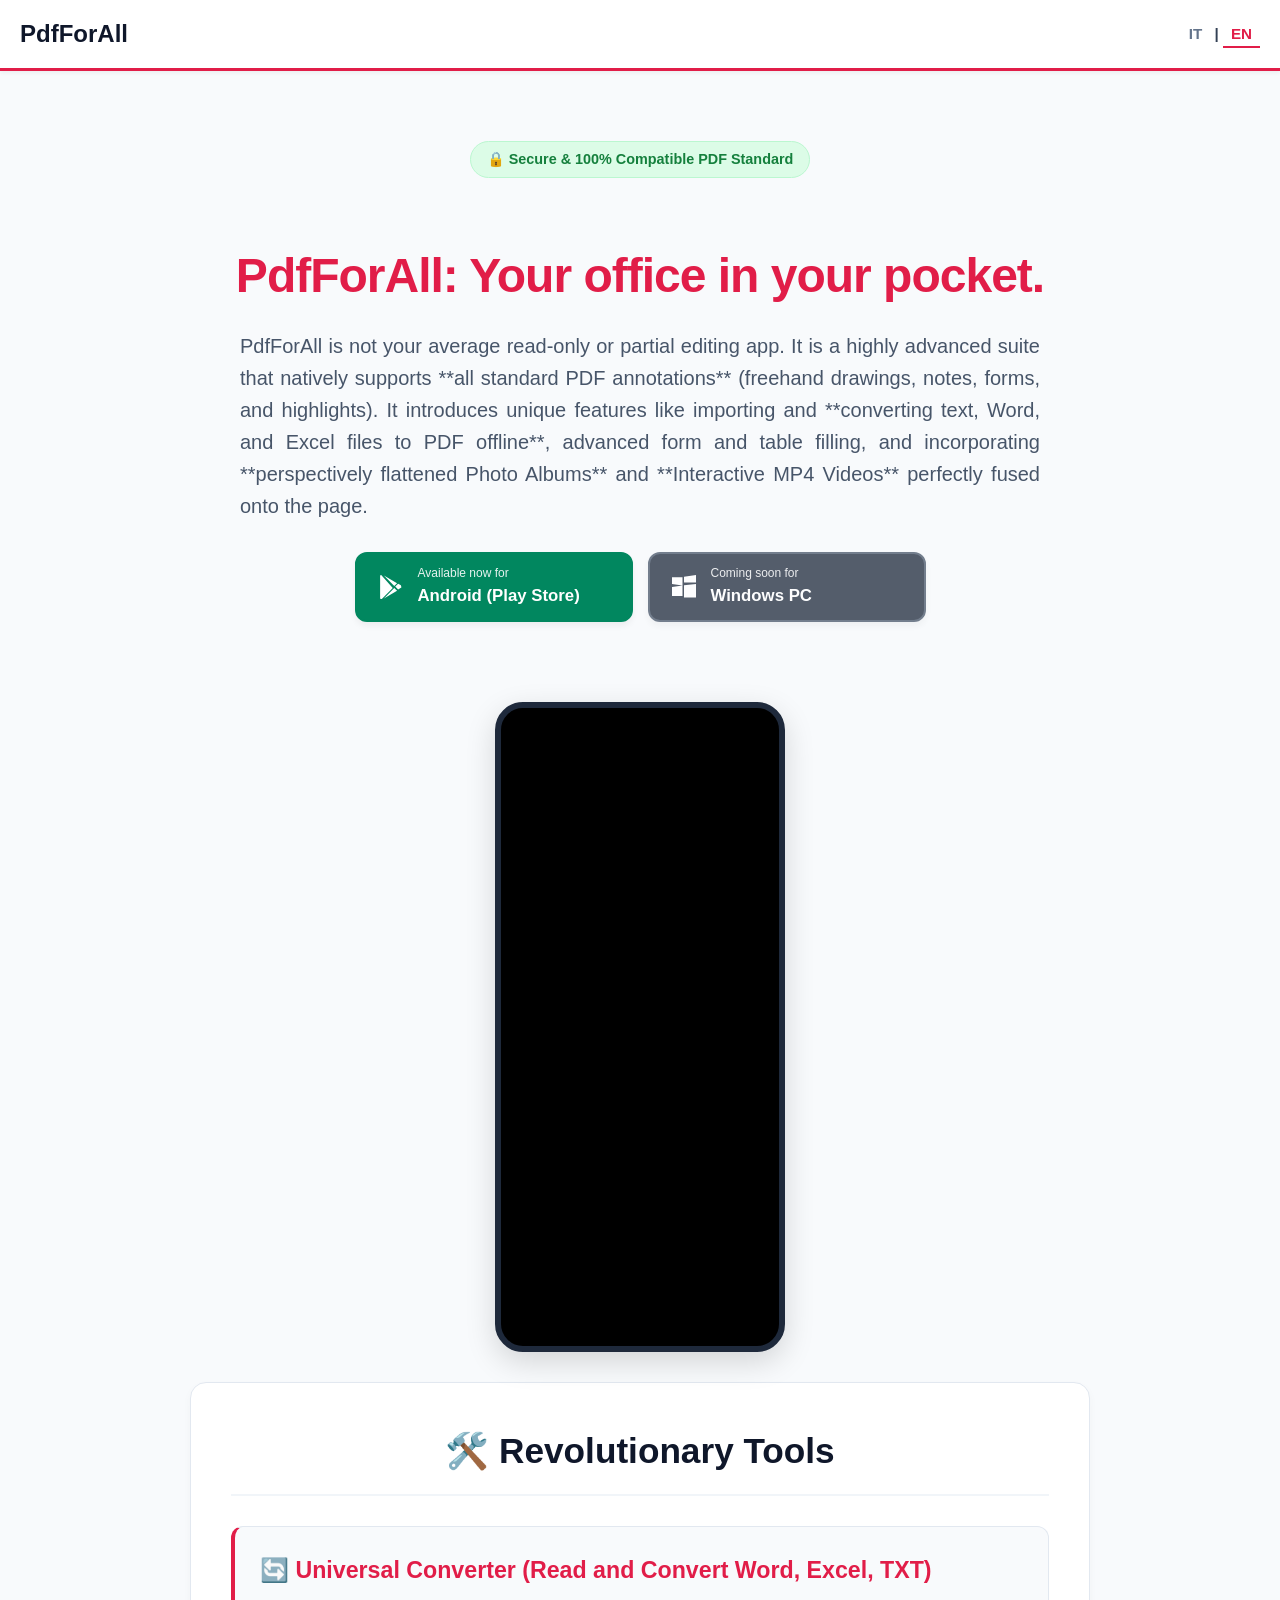
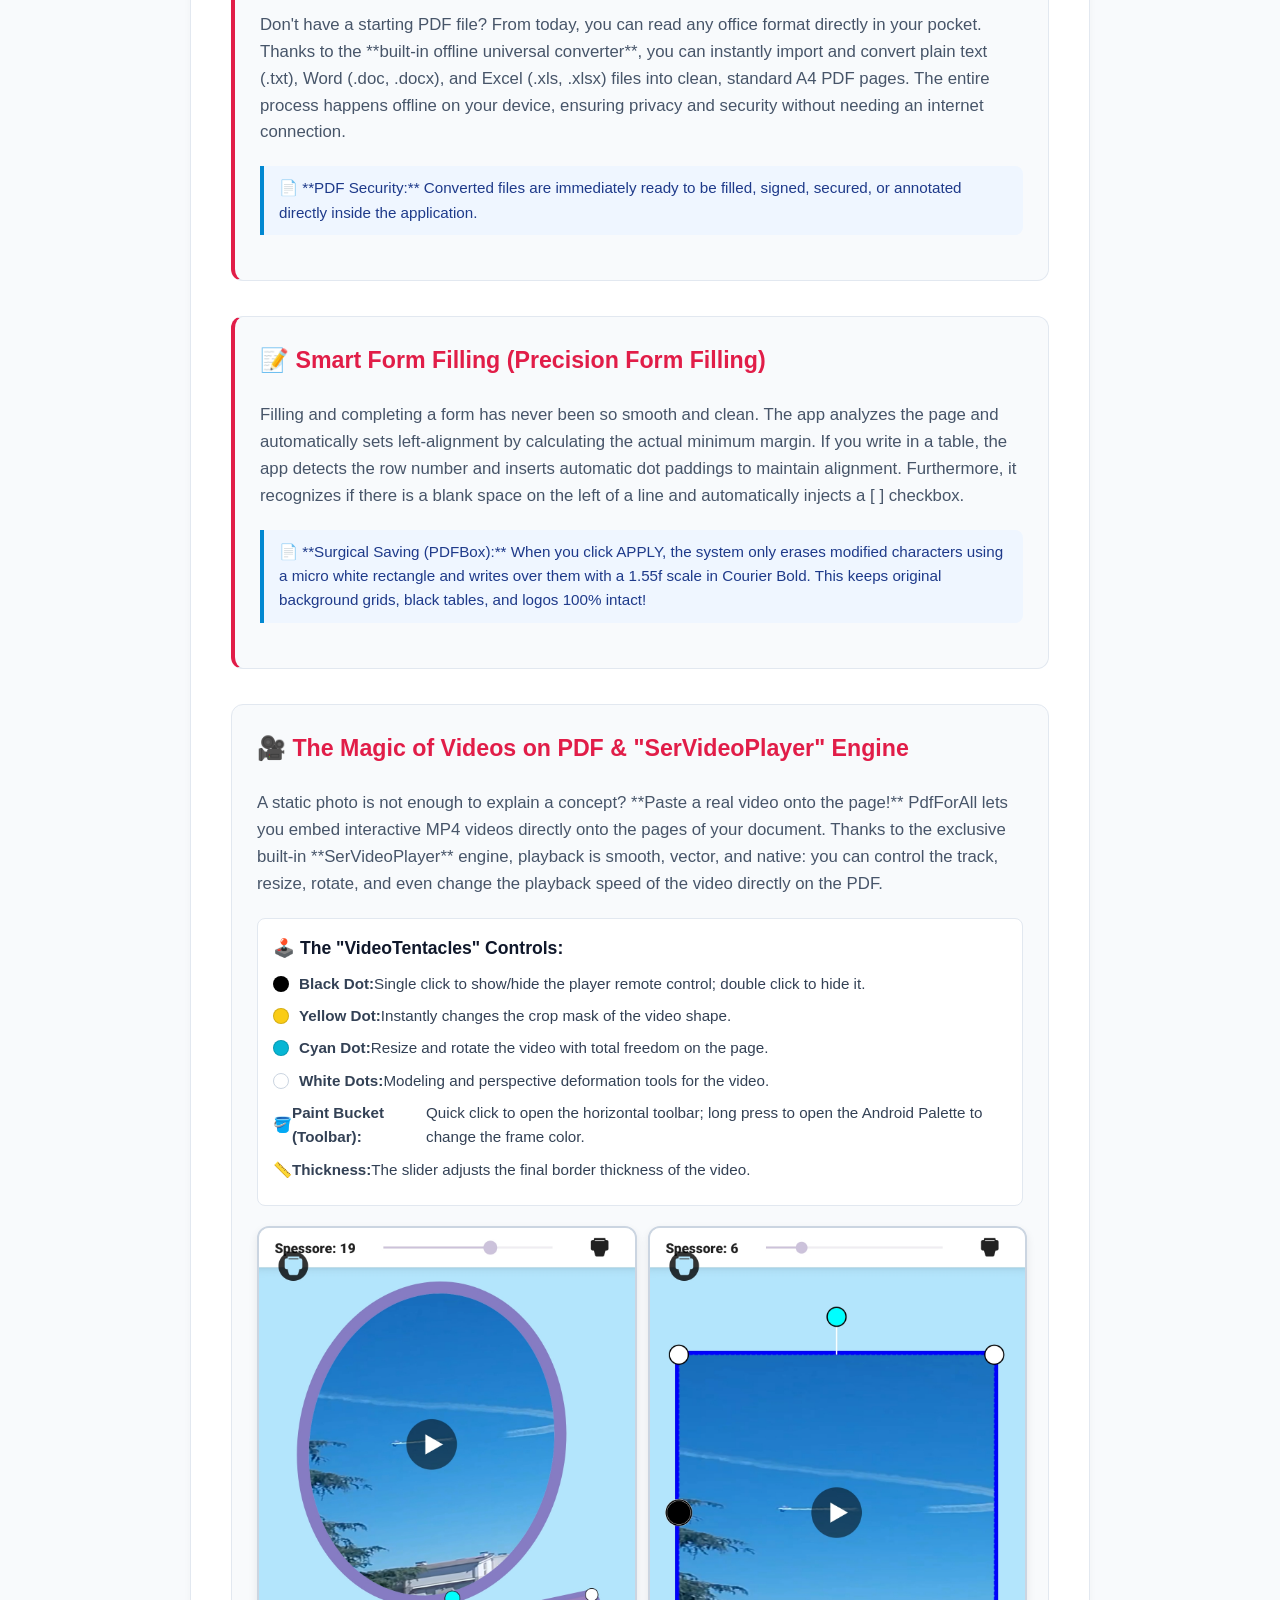
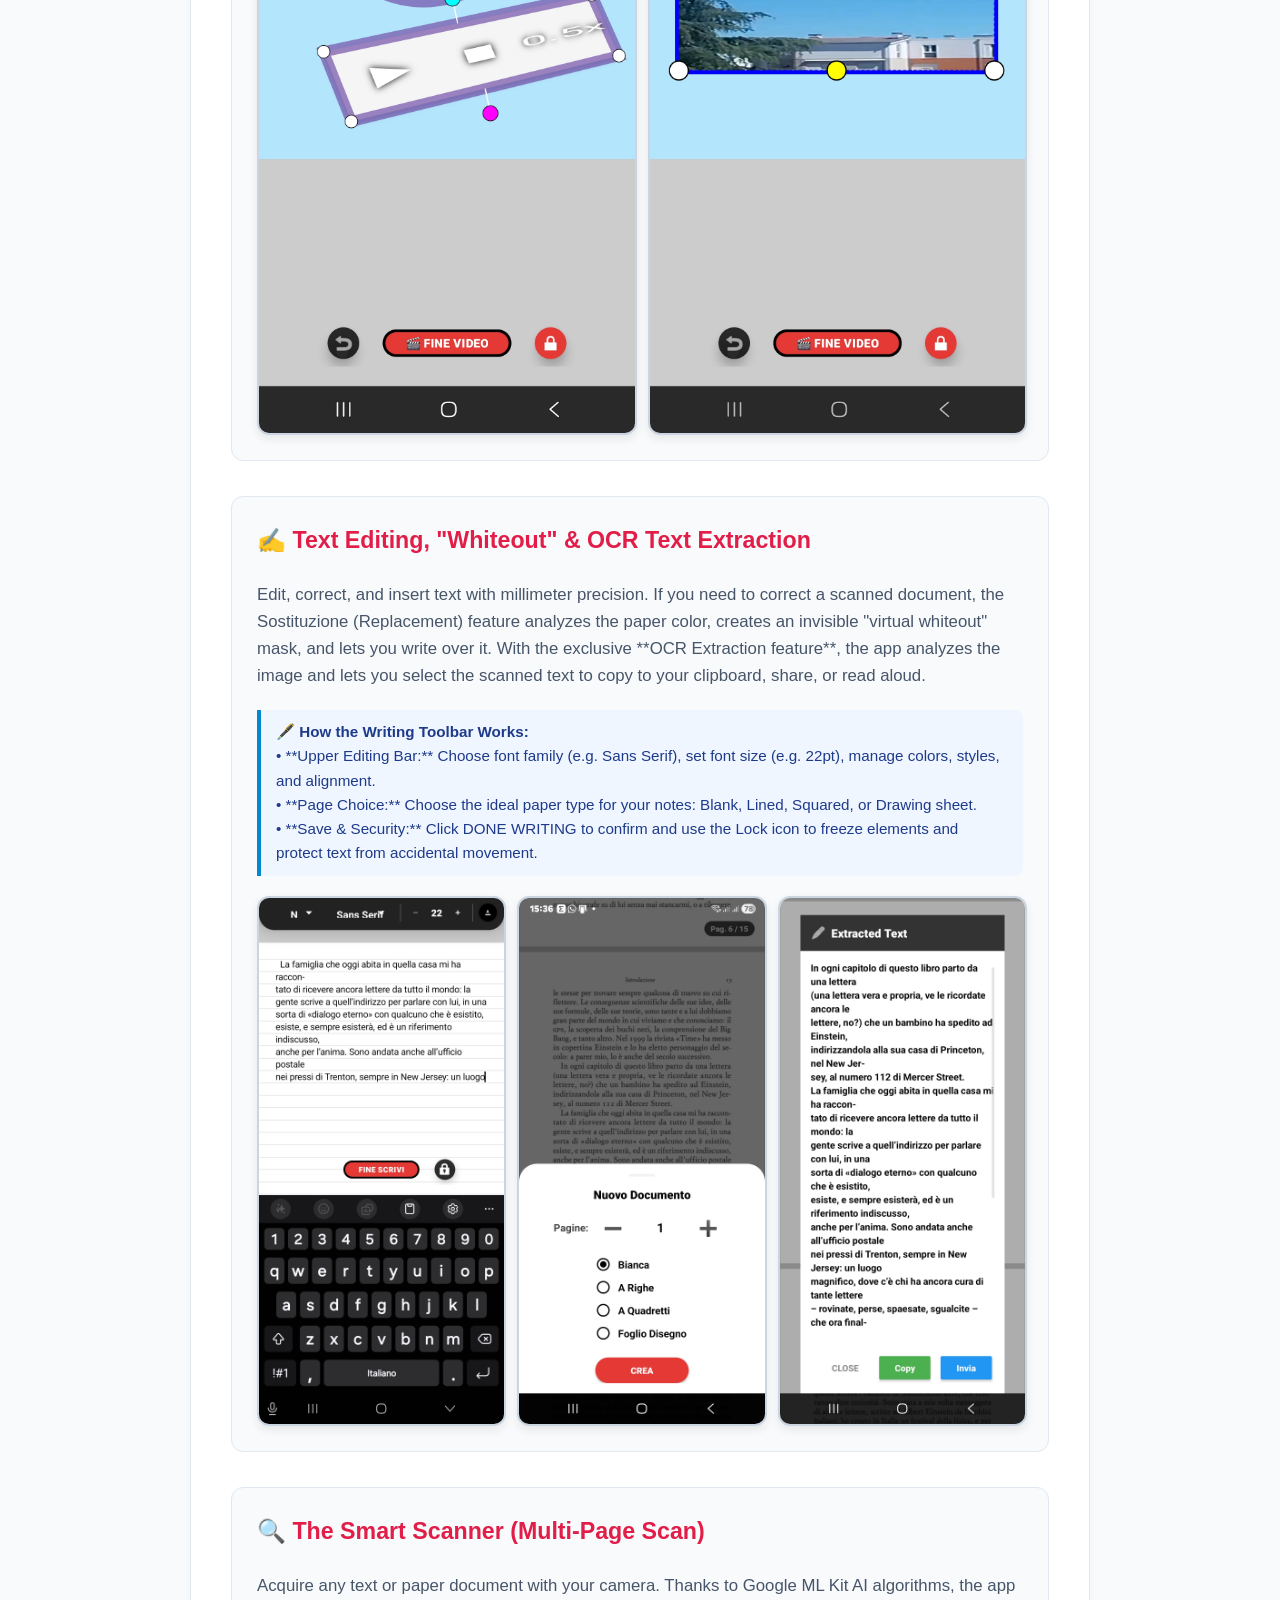
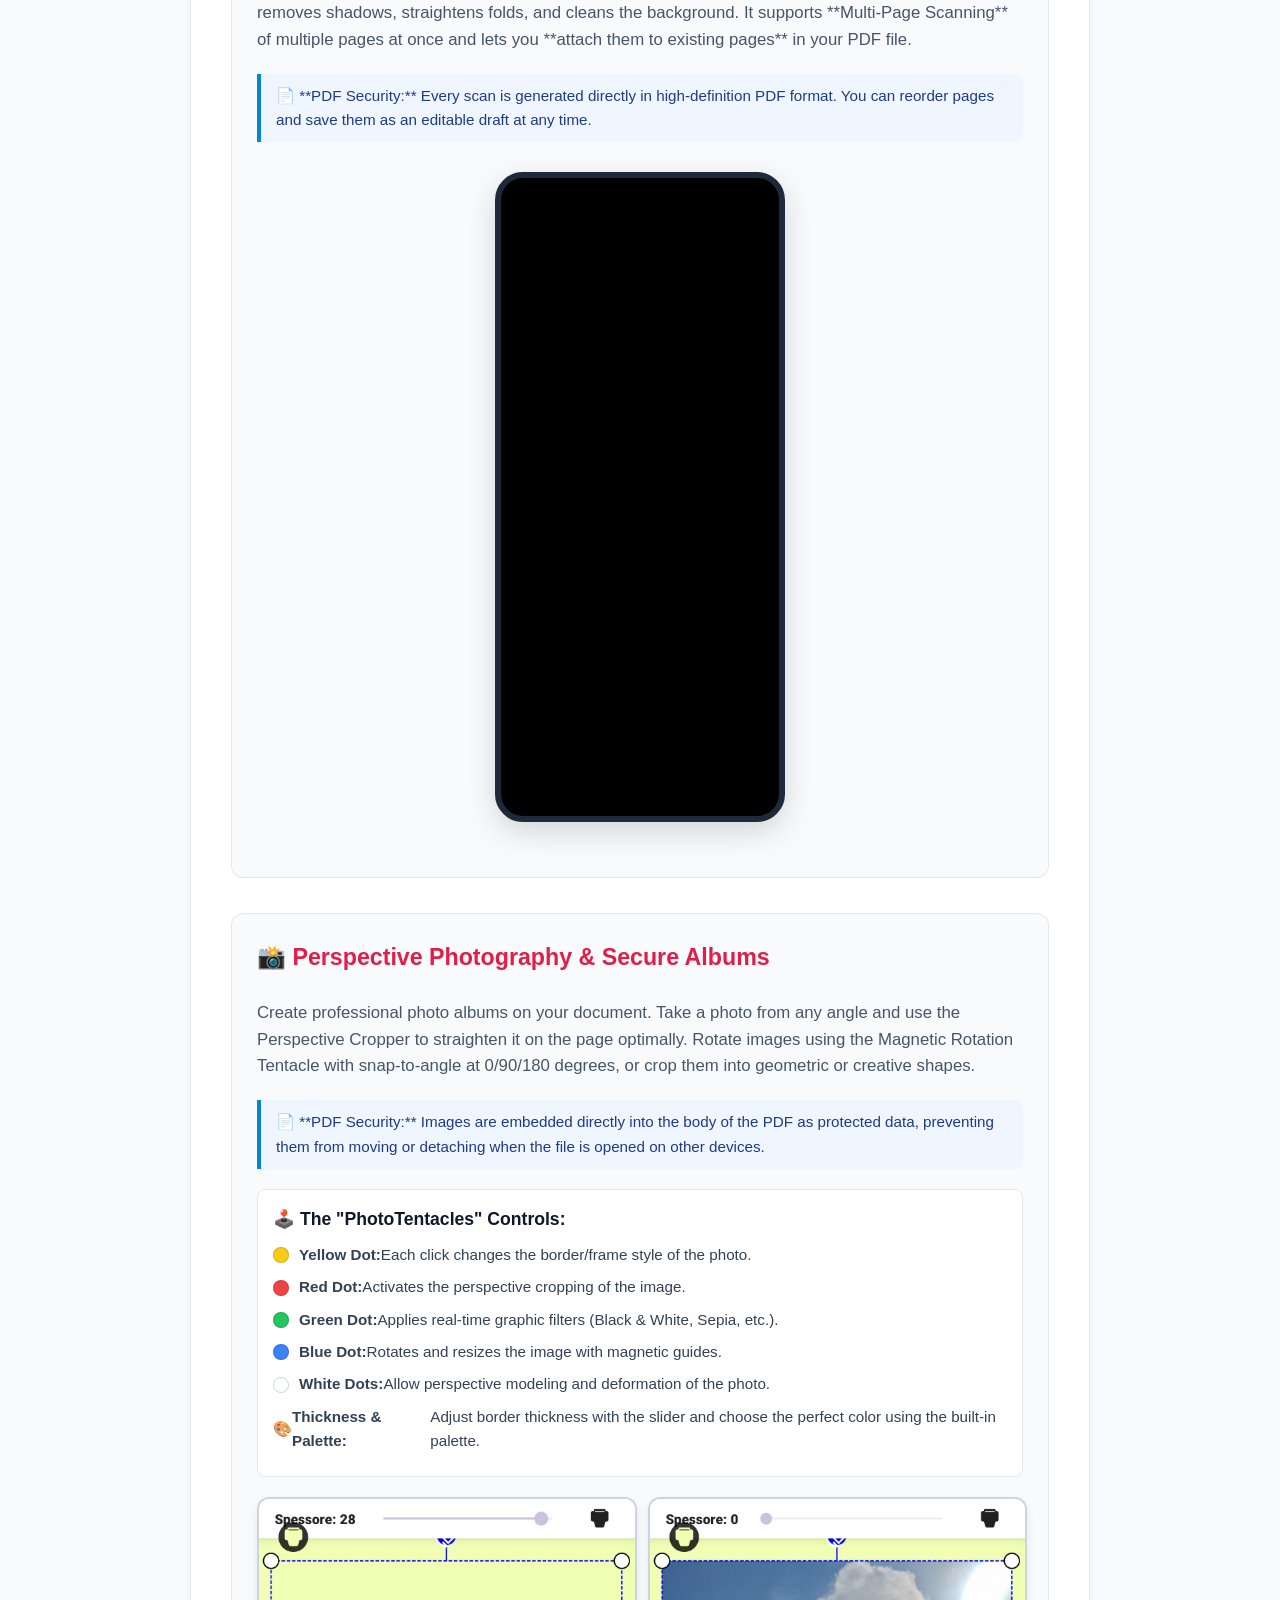
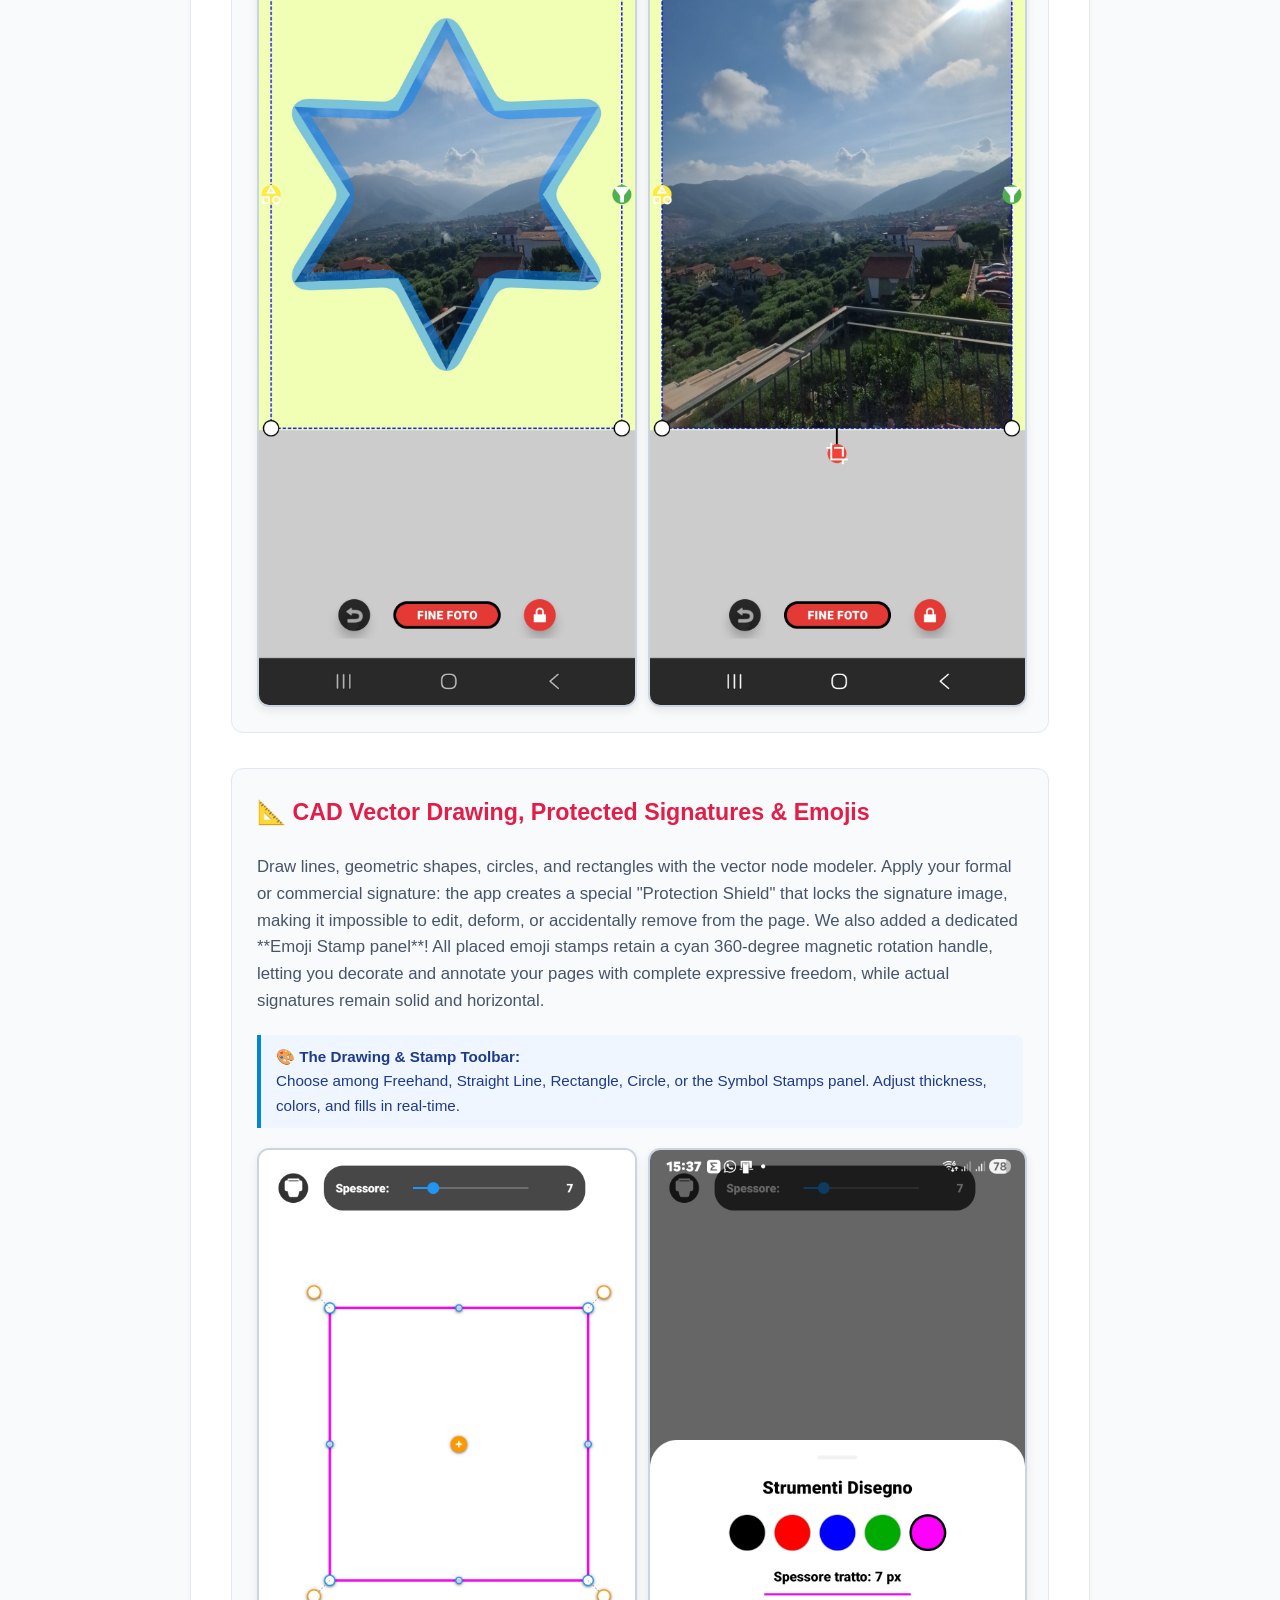
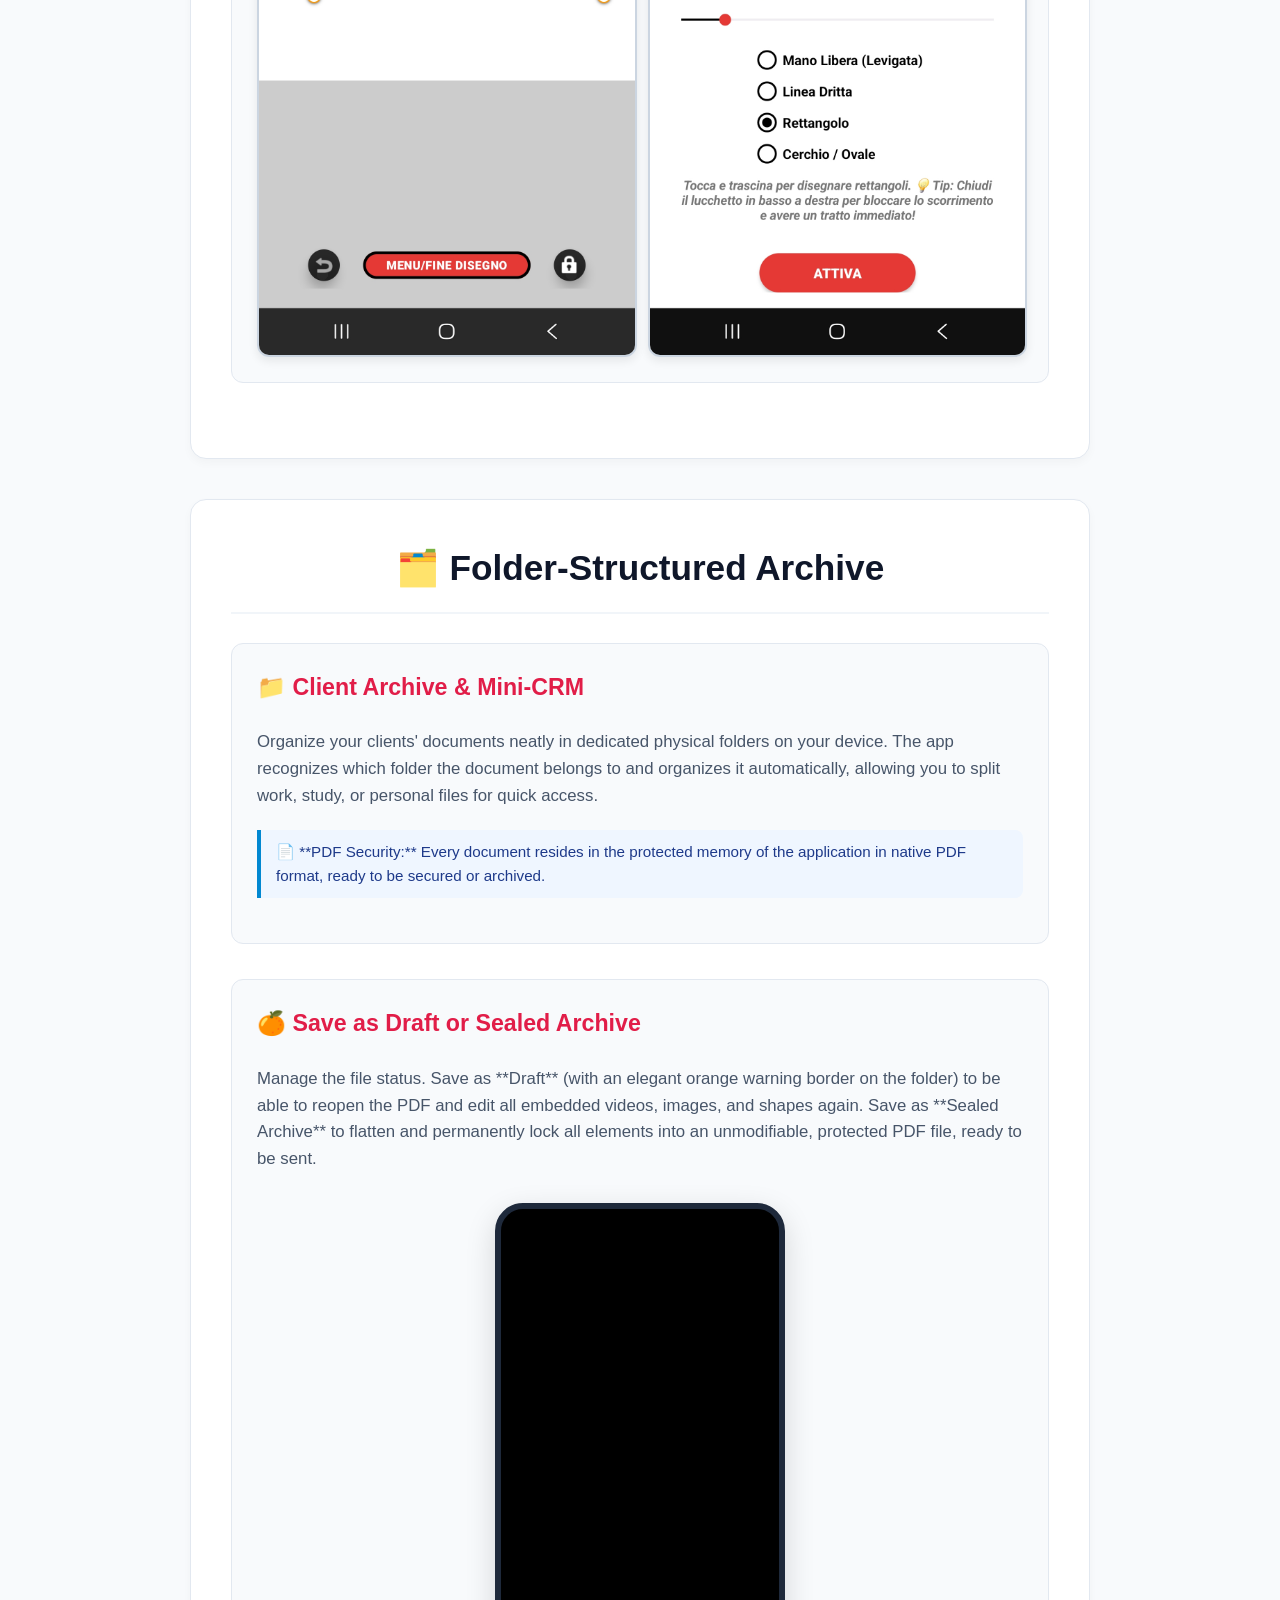
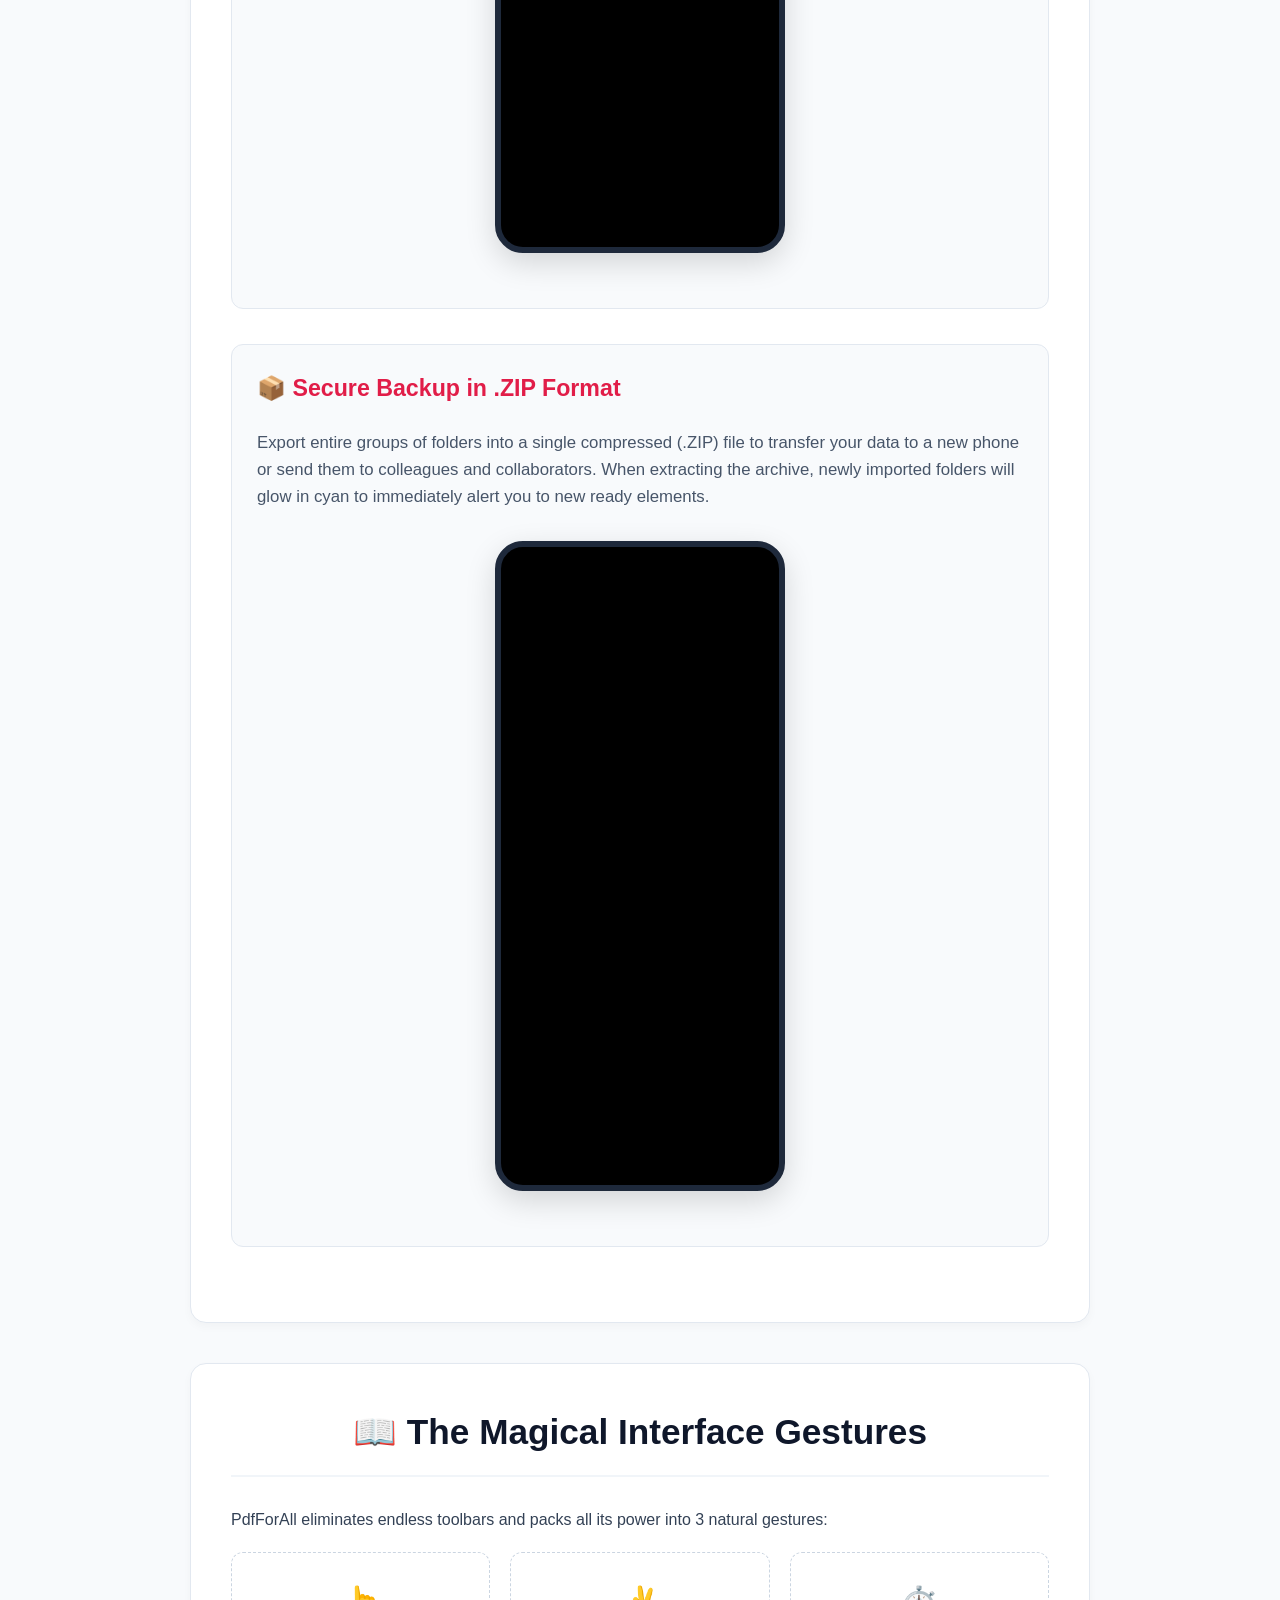
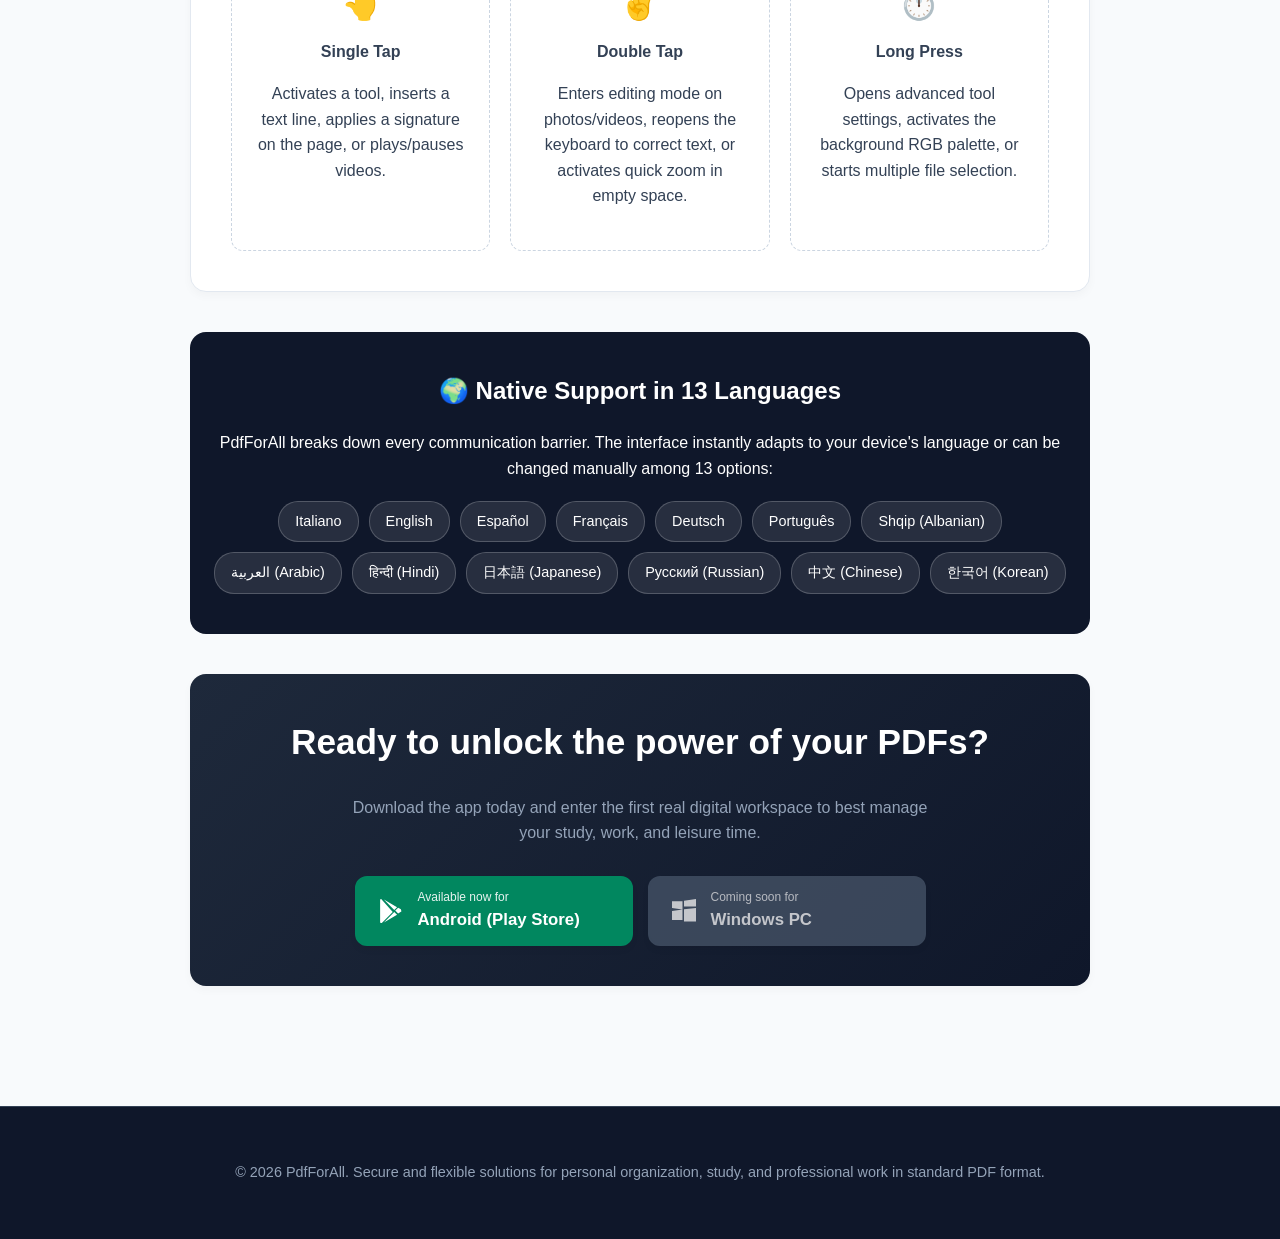
==== index_en.html @ 49696bc9 "Improve comments and local storage fallback logic Updated comments for clarity and added local incre" ====
<!DOCTYPE html>
<html lang="en">
<head>
    <meta charset="UTF-8">
    <meta name="viewport" content="width=device-width, initial-scale=1.0">
    <title>PdfForAll - Your office in your pocket</title>
    <style>
        :root {
            --primary-color: #e11d48; /* Rosso brand */
            --google-play-green: #01875f; /* Il classico verde ufficiale Google Play */
            --blue-accent: #0288d1;   /* Azzurro dettagli */
            --dark-color: #0f172a;
            --bg-color: #f8fafc;
            --text-color: #334155;
        }

        body {
            font-family: -apple-system, BlinkMacSystemFont, "Segoe UI", Roboto, Helvetica, Arial, sans-serif;
            margin: 0;
            padding: 0;
            background-color: var(--bg-color);
            color: var(--text-color);
            line-height: 1.6;
        }

        header {
            background-color: #fff;
            padding: 15px 20px;
            box-shadow: 0 2px 4px rgba(0,0,0,0.05);
            border-bottom: 3px solid var(--primary-color);
            display: flex;
            justify-content: space-between;
            align-items: center;
        }

        .logo-title {
            margin: 0;
            font-size: 1.5em;
            color: var(--dark-color);
            font-weight: 800;
        }

        .lang-switcher {
            font-size: 0.95em;
            font-weight: 600;
        }

        .lang-switcher a {
            text-decoration: none;
            color: #64748b;
            padding: 4px 8px;
            transition: color 0.2s ease;
        }

        .lang-switcher a.active {
            color: var(--primary-color);
            border-bottom: 2px solid var(--primary-color);
        }

        .lang-switcher a:hover:not(.active) {
            color: var(--dark-color);
        }

        .container {
            max-width: 900px;
            margin: 0 auto;
            padding: 20px;
        }

        .hero {
            text-align: center;
            padding: 50px 20px 20px 20px;
        }

        .hero h1 {
            color: var(--primary-color); /* TITOLO IN ROSSO */
            font-size: 3em;
            margin-bottom: 15px;
            font-weight: 900;
            letter-spacing: -1px;
        }

        .hero .subtitle {
            font-size: 1.25em;
            color: #475569;
            max-width: 800px;
            margin: 0 auto 20px auto;
            font-weight: 500;
            text-align: justify;
        }

        .badge-secure {
            display: inline-block;
            background-color: #dcfce7;
            color: #15803d;
            padding: 6px 16px;
            border-radius: 20px;
            font-weight: 700;
            font-size: 0.9em;
            margin-bottom: 20px;
            border: 1px solid #bbf7d0;
        }

        /* Pulsanti di Download Strutturati con Badge SVG */
        .download-container {
            display: flex;
            justify-content: center;
            gap: 15px;
            flex-wrap: wrap;
            margin: 30px 0;
        }

        .download-btn {
            display: inline-flex;
            align-items: center;
            gap: 15px;
            background-color: var(--dark-color);
            color: #fff;
            text-decoration: none;
            padding: 10px 22px;
            border-radius: 12px;
            font-weight: 700;
            transition: transform 0.2s ease, background-color 0.2s ease;
            border: 2px solid rgba(255, 255, 255, 0.1);
            text-align: left;
            min-width: 230px;
            box-shadow: 0 4px 6px rgba(0,0,0,0.05);
        }

        .download-btn:hover:not(.disabled) {
            transform: translateY(-2px);
            box-shadow: 0 6px 12px rgba(0,0,0,0.1);
        }

        .download-btn.android {
            background-color: var(--google-play-green); /* VERDE GOOGLE PLAY */
            border-color: var(--google-play-green);
        }

        .download-btn.android:hover {
            background-color: #016f4e; /* Verde leggermente più scuro per l'effetto hover */
        }

        .download-btn.windows {
            background-color: #1e293b;
            border-color: #475569;
            opacity: 0.75;
            cursor: not-allowed;
        }

        .download-btn svg {
            flex-shrink: 0;
        }

        .download-btn .btn-subtitle {
            font-size: 0.75em;
            font-weight: 400;
            display: block;
            color: rgba(255, 255, 255, 0.9);
        }

        .download-btn .btn-title {
            font-size: 1.05em;
            display: block;
        }

        /* Classe Smartphone virtuale */
        .smartphone-mockup {
            max-width: 290px;
            margin: 30px auto;
        }

        .smartphone-screen {
            position: relative;
            padding-bottom: 220%; /* Formato allungato moderno */
            height: 0;
            overflow: hidden;
            border-radius: 28px;
            box-shadow: 0 10px 30px rgba(0,0,0,0.15);
            border: 6px solid #1e293b;
            background-color: #000;
        }

        .smartphone-screen iframe {
            position: absolute;
            top: 0;
            left: 0;
            width: 100%;
            height: 100%;
            border: 0;
        }

        .feature-section {
            background: #fff;
            padding: 40px;
            border-radius: 16px;
            margin-bottom: 40px;
            box-shadow: 0 4px 10px rgba(0,0,0,0.03);
            border: 1px solid #e2e8f0;
        }

        .feature-section h2 {
            color: var(--dark-color);
            font-size: 2.2em;
            margin-top: 0;
            border-bottom: 2px solid #f1f5f9;
            padding-bottom: 15px;
            text-align: center;
            font-weight: 800;
        }

        .feature-block {
            background: #f8fafc;
            padding: 25px;
            border-radius: 12px;
            margin-bottom: 35px;
            border: 1px solid #e2e8f0;
        }

        .feature-block h3 {
            margin-top: 0;
            color: var(--primary-color);
            font-size: 1.45em;
            display: flex;
            align-items: center;
            gap: 10px;
        }

        .feature-block p {
            font-size: 1.05em;
            color: #475569;
            margin-bottom: 20px;
        }

        .pdf-guarantee {
            background-color: #eff6ff;
            border-left: 4px solid var(--blue-accent);
            padding: 10px 15px;
            font-size: 0.95em;
            color: #1e3a8a;
            border-radius: 0 8px 8px 0;
            margin-bottom: 20px;
            font-weight: 500;
        }

        .tentacles-legend {
            background: #fff;
            padding: 15px;
            border-radius: 8px;
            border: 1px solid #e2e8f0;
            margin: 20px 0;
        }

        .tentacles-legend h4 {
            margin: 0 0 10px 0;
            color: var(--dark-color);
            font-size: 1.1em;
        }

        .tentacles-legend ul {
            list-style: none;
            padding: 0;
            margin: 0;
        }

        .tentacles-legend li {
            font-size: 0.95em;
            margin-bottom: 8px;
            display: flex;
            align-items: center;
        }

        .dot {
            display: inline-block;
            width: 14px;
            height: 14px;
            border-radius: 50%;
            margin-right: 10px;
            flex-shrink: 0;
            border: 1px solid rgba(0,0,0,0.15);
        }
        .dot.yellow { background-color: #facc15; }
        .dot.red { background-color: #ef4444; }
        .dot.green { background-color: #22c55e; }
        .dot.blue { background-color: #3b82f6; }
        .dot.cyan { background-color: #06b6d4; }
        .dot.black { background-color: #000000; }
        .dot.white { background-color: #ffffff; border: 1px solid #cbd5e1; }

        .screenshot-grid {
            display: grid;
            grid-template-columns: repeat(auto-fit, minmax(200px, 1fr));
            gap: 15px;
            margin-top: 20px;
        }

        .screenshot-grid img {
            width: 100%;
            border-radius: 12px;
            box-shadow: 0 4px 10px rgba(0,0,0,0.08);
            border: 2px solid #cbd5e1;
            transition: transform 0.2s ease;
        }

        .screenshot-grid img:hover {
            transform: scale(1.02);
        }

        .gestures-list {
            display: grid;
            grid-template-columns: repeat(auto-fit, minmax(240px, 1fr));
            gap: 20px;
            margin-top: 20px;
        }

        .gesture-item {
            background: #fff;
            padding: 25px;
            border-radius: 12px;
            border: 1px dashed #cbd5e1;
            text-align: center;
        }

        .gesture-icon {
            font-size: 2em;
            margin-bottom: 10px;
            display: block;
        }

        .languages-box {
            text-align: center;
            background: var(--dark-color);
            color: #fff;
            padding: 40px 20px;
            border-radius: 16px;
            margin-top: 40px;
        }

        .languages-box h2 {
            color: #fff;
            margin-top: 0;
        }

        .languages-list {
            display: flex;
            flex-wrap: wrap;
            justify-content: center;
            gap: 10px;
            margin-top: 20px;
        }

        .lang-tag {
            background: rgba(255, 255, 255, 0.1);
            padding: 8px 16px;
            border-radius: 20px;
            font-size: 0.9em;
            border: 1px solid rgba(255, 255, 255, 0.2);
        }

        /* Stile contatore visite testuale sicuro */
        .counter-wrapper {
            margin-top: 20px;
            font-size: 1em;
            font-weight: 700;
            color: var(--primary-color);
            display: flex;
            justify-content: center;
            align-items: center;
            gap: 8px;
            background-color: rgba(255,255,255,0.05);
            padding: 10px 20px;
            border-radius: 30px;
            display: inline-flex;
            border: 1px solid rgba(255,255,255,0.1);
        }

        footer {
            background-color: var(--dark-color);
            color: #94a3b8;
            text-align: center;
            padding: 40px 20px;
            margin-top: 60px;
            font-size: 0.9em;
            border-top: 1px solid #334155;
        }
    </style>
</head>
<body>

    <header>
        <span class="logo-title">PdfForAll</span>
        <div class="lang-switcher">
            <a href="index.html">IT</a> | 
            <a href="index_en.html" class="active">EN</a>
        </div>
    </header>

    <div class="container">
        
        <!-- SEZIONE 1: HOMEPAGE (INTRODUZIONE ESTESA) -->
        <section class="hero">
            <span class="badge-secure">🔒 Secure & 100% Compatible PDF Standard</span>
            <h1>PdfForAll: Your office in your pocket.</h1>
            <p class="subtitle">
                PdfForAll is not your average read-only or partial editing app. It is a highly advanced suite that natively supports **all standard PDF annotations** (freehand drawings, notes, forms, and highlights). It introduces unique features like importing and **converting text, Word, and Excel files to PDF offline**, advanced form and table filling, and incorporating **perspectively flattened Photo Albums** and **Interactive MP4 Videos** perfectly fused onto the page.
            </p>

            <!-- PULSANTI DOWNLOAD CON BADGE VETTORIALI SVG UFFICIALI (ANDROIDE E WINDOWS) -->
            <div class="download-container">
                <!-- BADGE GOOGLE PLAY STORE -->
                <a href="https://play.google.com/store/apps/details?id=com.sergio73.pdfforall" target="_blank" class="download-btn android">
                    <svg xmlns="http://www.w3.org/2000/svg" viewBox="0 0 512 512" width="24" height="24">
                        <path d="M325.3 234.3L104.6 13l280.8 161.2-60.1 60.1zM47 0C34 0 24 10 24 23v466c0 13 10 23 23 23 7 0 13-3 18-7l228-228L47 0zm421 218l-60-34-62 62 62 62 60-34c14-8 14-23 0-32zM385.4 337.8L104.6 499l220.7-220.7 60.1 59.5z" fill="#fff"/>
                    </svg>
                    <div>
                        <span class="btn-subtitle">Available now for</span>
                        <span class="btn-title">Android (Play Store)</span>
                    </div>
                </a>
                
                <!-- BADGE WINDOWS STORE -->
                <div class="download-btn windows disabled">
                    <svg xmlns="http://www.w3.org/2000/svg" viewBox="0 0 512 512" width="24" height="24">
                        <path d="M0 256l224-31v224H0V256zm256-35.4L512 192v288H256V220.6zM0 48h224v177L0 194V48zm256-11.8L512 0v160H256V36.2z" fill="#fff"/>
                    </svg>
                    <div>
                        <span class="btn-subtitle">Coming soon for</span>
                        <span class="btn-title">Windows PC</span>
                    </div>
                </div>
            </div>
        </section>

        <!-- Video Principale di Presentazione -->
        <div class="smartphone-mockup">
            <div class="smartphone-screen">
                <iframe 
                    src="https://www.youtube.com/embed/fb3d8sxlC_g" 
                    title="PdfForAll Presentation" 
                    allowfullscreen>
                </iframe>
            </div>
        </div>

        <!-- SEZIONE 2: LE FUNZIONI CHIAVE -->
        <section class="feature-section">
            <h2>🛠️ Revolutionary Tools</h2>

            <!-- NOVITÀ: CONVERTITORE UNIVERSALE (TXT, WORD, EXCEL IN PDF) -->
            <div class="feature-block" style="border-left: 4px solid var(--primary-color);">
                <h3>🔄 Universal Converter (Read and Convert Word, Excel, TXT)</h3>
                <p>Don't have a starting PDF file? From today, you can read any office format directly in your pocket. Thanks to the **built-in offline universal converter**, you can instantly import and convert plain text (.txt), Word (.doc, .docx), and Excel (.xls, .xlsx) files into clean, standard A4 PDF pages. The entire process happens offline on your device, ensuring privacy and security without needing an internet connection.</p>
                <div class="pdf-guarantee">📄 **PDF Security:** Converted files are immediately ready to be filled, signed, secured, or annotated directly inside the application.</div>
            </div>

            <!-- NOVITÀ: COMPILAZIONE MODULI ED EDITING MANUALE -->
            <div class="feature-block" style="border-left: 4px solid var(--primary-color);">
                <h3>📝 Smart Form Filling (Precision Form Filling)</h3>
                <p>Filling and completing a form has never been so smooth and clean. The app analyzes the page and automatically sets left-alignment by calculating the actual minimum margin. If you write in a table, the app detects the row number and inserts automatic dot paddings to maintain alignment. Furthermore, it recognizes if there is a blank space on the left of a line and automatically injects a [ ] checkbox.</p>
                <div class="pdf-guarantee">📄 **Surgical Saving (PDFBox):** When you click APPLY, the system only erases modified characters using a micro white rectangle and writes over them with a 1.55f scale in Courier Bold. This keeps original background grids, black tables, and logos 100% intact!</div>
            </div>
            
            <!-- VIDEO SU PDF (PUNTA DI DIAMANTE & SERVIDEOPLAYER) -->
            <div class="feature-block">
                <h3>🎥 The Magic of Videos on PDF & "SerVideoPlayer" Engine</h3>
                <p>A static photo is not enough to explain a concept? **Paste a real video onto the page!** PdfForAll lets you embed interactive MP4 videos directly onto the pages of your document. Thanks to the exclusive built-in **SerVideoPlayer** engine, playback is smooth, vector, and native: you can control the track, resize, rotate, and even change the playback speed of the video directly on the PDF.</p>
                
                <!-- LEGENDA VIDEO TENTACOLI -->
                <div class="tentacles-legend">
                    <h4>🕹️ The "VideoTentacles" Controls:</h4>
                    <ul>
                        <li><span class="dot black"></span> <strong>Black Dot:</strong> Single click to show/hide the player remote control; double click to hide it.</li>
                        <li><span class="dot yellow"></span> <strong>Yellow Dot:</strong> Instantly changes the crop mask of the video shape.</li>
                        <li><span class="dot cyan"></span> <strong>Cyan Dot:</strong> Resize and rotate the video with total freedom on the page.</li>
                        <li><span class="dot white"></span> <strong>White Dots:</strong> Modeling and perspective deformation tools for the video.</li>
                        <li>🪣 <strong>Paint Bucket (Toolbar):</strong> Quick click to open the horizontal toolbar; long press to open the Android Palette to change the frame color.</li>
                        <li>📏 <strong>Thickness:</strong> The slider adjusts the final border thickness of the video.</li>
                    </ul>
                </div>

                <div class="screenshot-grid">
                    <img src="video_ovale.png" onerror="this.src='https://via.placeholder.com/300x600?text=Video+Ovale+Inclinato'" alt="Screenshot Video Ovale">
                    <img src="video_rettangolo.png" onerror="this.src='https://via.placeholder.com/300x600?text=Video+Rettangolare'" alt="Screenshot Video Rettangolare">
                </div>
            </div>

            <!-- BIANCHETTO DIGITALE, SCRITTURA & ESTRAZIONE OCR -->
            <div class="feature-block">
                <h3>✍️ Text Editing, "Whiteout" & OCR Text Extraction</h3>
                <p>Edit, correct, and insert text with millimeter precision. If you need to correct a scanned document, the Sostituzione (Replacement) feature analyzes the paper color, creates an invisible "virtual whiteout" mask, and lets you write over it. With the exclusive **OCR Extraction feature**, the app analyzes the image and lets you select the scanned text to copy to your clipboard, share, or read aloud.</p>
                
                <!-- TOOLBAR SCRITTURA DETAILS -->
                <div class="pdf-guarantee">
                    <strong>🖋️ How the Writing Toolbar Works:</strong><br>
                    • **Upper Editing Bar:** Choose font family (e.g. Sans Serif), set font size (e.g. 22pt), manage colors, styles, and alignment.<br>
                    • **Page Choice:** Choose the ideal paper type for your notes: Blank, Lined, Squared, or Drawing sheet.<br>
                    • **Save & Security:** Click DONE WRITING to confirm and use the Lock icon to freeze elements and protect text from accidental movement.<br>
                </div>

                <div class="screenshot-grid" style="grid-template-columns: repeat(auto-fit, minmax(180px, 1fr));">
                    <img src="scrittura_testo.png" onerror="this.src='https://via.placeholder.com/300x600?text=Toolbar+Scrittura+Righe'" alt="Screenshot Scrittura Text">
                    <img src="nuovo_documento.png" onerror="this.src='https://via.placeholder.com/300x600?text=Wizard+Nuovo+Documento'" alt="Screenshot Nuovo Documento">
                    <img src="ocr_estrai_testo.png" onerror="this.src='https://via.placeholder.com/300x600?text=Estrai+Testo+OCR'" alt="Screenshot Estrai Testo OCR">
                </div>
            </div>

            <!-- SCANNER AVANZATO -->
            <div class="feature-block">
                <h3>🔍 The Smart Scanner (Multi-Page Scan)</h3>
                <p>Acquire any text or paper document with your camera. Thanks to Google ML Kit AI algorithms, the app removes shadows, straightens folds, and cleans the background. It supports **Multi-Page Scanning** of multiple pages at once and lets you **attach them to existing pages** in your PDF file.</p>
                <div class="pdf-guarantee">📄 **PDF Security:** Every scan is generated directly in high-definition PDF format. You can reorder pages and save them as an editable draft at any time.</div>
                
                <!-- SMARTPHONE VIDEO SCANNER -->
                <div class="smartphone-mockup">
                    <div class="smartphone-screen">
                        <iframe 
                            src="https://www.youtube.com/embed/vBtMCwPNx1c" 
                            title="PdfForAll Scanner Demo" 
                            allowfullscreen>
                        </iframe>
                    </div>
                </div>
            </div>

            <!-- FOTOGRAFIA PROSPETTICA -->
            <div class="feature-block">
                <h3>📸 Perspective Photography & Secure Albums</h3>
                <p>Create professional photo albums on your document. Take a photo from any angle and use the Perspective Cropper to straighten it on the page optimally. Rotate images using the Magnetic Rotation Tentacle with snap-to-angle at 0/90/180 degrees, or crop them into geometric or creative shapes.</p>
                <div class="pdf-guarantee">📄 **PDF Security:** Images are embedded directly into the body of the PDF as protected data, preventing them from moving or detaching when the file is opened on other devices.</div>
                
                <!-- LEGENDA FOTO TENTACOLI -->
                <div class="tentacles-legend">
                    <h4>🕹️ The "PhotoTentacles" Controls:</h4>
                    <ul>
                        <li><span class="dot yellow"></span> <strong>Yellow Dot:</strong> Each click changes the border/frame style of the photo.</li>
                        <li><span class="dot red"></span> <strong>Red Dot:</strong> Activates the perspective cropping of the image.</li>
                        <li><span class="dot green"></span> <strong>Green Dot:</strong> Applies real-time graphic filters (Black & White, Sepia, etc.).</li>
                        <li><span class="dot blue"></span> <strong>Blue Dot:</strong> Rotates and resizes the image with magnetic guides.</li>
                        <li><span class="dot white"></span> <strong>White Dots:</strong> Allow perspective modeling and deformation of the photo.</li>
                        <li>🎨 <strong>Thickness & Palette:</strong> Adjust border thickness with the slider and choose the perfect color using the built-in palette.</li>
                    </ul>
                </div>

                <div class="screenshot-grid">
                    <img src="foto_stella.png" onerror="this.src='https://via.placeholder.com/300x600?text=Esempio+Foto+a+Stella'" alt="Screenshot Foto Stella">
                    <img src="foto_paesaggio.png" onerror="this.src='https://via.placeholder.com/300x600?text=Esempio+Foto+Paesaggio'" alt="Screenshot Foto Paesaggio">
                </div>
            </div>

            <!-- DISEGNO CAD, FIRME E SIMBOLI EMOJI -->
            <div class="feature-block">
                <h3>📐 CAD Vector Drawing, Protected Signatures & Emojis</h3>
                <p>Draw lines, geometric shapes, circles, and rectangles with the vector node modeler. Apply your formal or commercial signature: the app creates a special "Protection Shield" that locks the signature image, making it impossible to edit, deform, or accidentally remove from the page. We also added a dedicated **Emoji Stamp panel**! All placed emoji stamps retain a cyan 360-degree magnetic rotation handle, letting you decorate and annotate your pages with complete expressive freedom, while actual signatures remain solid and horizontal.</p>
                
                <div class="pdf-guarantee">
                    <strong>🎨 The Drawing & Stamp Toolbar:</strong><br>
                    Choose among Freehand, Straight Line, Rectangle, Circle, or the Symbol Stamps panel. Adjust thickness, colors, and fills in real-time.
                </div>

                <div class="screenshot-grid">
                    <img src="disegno_vettoriale.png" onerror="this.src='https://via.placeholder.com/300x600?text=Disegno+Vettoriale+CAD'" alt="Screenshot Disegno Vettoriale">
                    <img src="strumenti_disegno.png" onerror="this.src='https://via.placeholder.com/300x600?text=Menu+Strumenti+Disegno'" alt="Screenshot Strumenti Disegno">
                </div>
            </div>

        </section>

        <!-- SEZIONE 3: ARCHIVIO E BACKUP -->
        <section class="feature-section">
            <h2>🗂️ Folder-Structured Archive</h2>
            
            <div class="feature-block">
                <h3>📁 Client Archive & Mini-CRM</h3>
                <p>Organize your clients' documents neatly in dedicated physical folders on your device. The app recognizes which folder the document belongs to and organizes it automatically, allowing you to split work, study, or personal files for quick access.</p>
                <div class="pdf-guarantee">📄 **PDF Security:** Every document resides in the protected memory of the application in native PDF format, ready to be secured or archived.</div>
            </div>

            <div class="feature-block">
                <h3>🍊 Save as Draft or Sealed Archive</h3>
                <p>Manage the file status. Save as **Draft** (with an elegant orange warning border on the folder) to be able to reopen the PDF and edit all embedded videos, images, and shapes again. Save as **Sealed Archive** to flatten and permanently lock all elements into an unmodifiable, protected PDF file, ready to be sent.</p>
                
                <!-- SMARTPHONE VIDEO ARCHIVIO -->
                <div class="smartphone-mockup">
                    <div class="smartphone-screen">
                        <iframe 
                            src="https://www.youtube.com/embed/FRAInieVwxk" 
                            title="PdfForAll Archivio Demo" 
                            allowfullscreen>
                        </iframe>
                    </div>
                </div>
            </div>

            <div class="feature-block">
                <h3>📦 Secure Backup in .ZIP Format</h3>
                <p>Export entire groups of folders into a single compressed (.ZIP) file to transfer your data to a new phone or send them to colleagues and collaborators. When extracting the archive, newly imported folders will glow in cyan to immediately alert you to new ready elements.</p>
                
                <!-- SMARTPHONE VIDEO BACKUP -->
                <div class="smartphone-mockup">
                    <div class="smartphone-screen">
                        <iframe 
                            src="https://www.youtube.com/embed/yRAaTlD4cQk" 
                            title="PdfForAll Backup Demo" 
                            allowfullscreen>
                        </iframe>
                    </div>
                </div>
            </div>
        </section>

        <!-- SEZIONE 4: GUIDA RAPIDA - I GESTI MAGICI -->
        <section class="feature-section">
            <h2>📖 The Magical Interface Gestures</h2>
            <p>PdfForAll eliminates endless toolbars and packs all its power into 3 natural gestures:</p>
            
            <div class="gestures-list">
                <div class="gesture-item">
                    <span class="gesture-icon">👆</span>
                    <strong>Single Tap</strong>
                    <p>Activates a tool, inserts a text line, applies a signature on the page, or plays/pauses videos.</p>
                </div>
                <div class="gesture-item">
                    <span class="gesture-icon">✌️</span>
                    <strong>Double Tap</strong>
                    <p>Enters editing mode on photos/videos, reopens the keyboard to correct text, or activates quick zoom in empty space.</p>
                </div>
                <div class="gesture-item">
                    <span class="gesture-icon">⏱️</span>
                    <strong>Long Press</strong>
                    <p>Opens advanced tool settings, activates the background RGB palette, or starts multiple file selection.</p>
                </div>
            </div>
        </section>

        <!-- SEZIONE 5: MULTILINGUA -->
        <section class="languages-box">
            <h2>🌍 Native Support in 13 Languages</h2>
            <p>PdfForAll breaks down every communication barrier. The interface instantly adapts to your device's language or can be changed manually among 13 options:</p>
            <div class="languages-list">
                <span class="lang-tag">Italiano</span>
                <span class="lang-tag">English</span>
                <span class="lang-tag">Español</span>
                <span class="lang-tag">Français</span>
                <span class="lang-tag">Deutsch</span>
                <span class="lang-tag">Português</span>
                <span class="lang-tag">Shqip (Albanian)</span>
                <span class="lang-tag">العربية (Arabic)</span>
                <span class="lang-tag">हिन्दी (Hindi)</span>
                <span class="lang-tag">日本語 (Japanese)</span>
                <span class="lang-tag">Русский (Russian)</span>
                <span class="lang-tag">中文 (Chinese)</span>
                <span class="lang-tag">한국어 (Korean)</span>
            </div>
        </section>

        <!-- SEZIONE 6: BOX DI INVITO AL DOWNLOAD FINALE (CALL TO ACTION) -->
        <section class="feature-section" style="text-align: center; background: linear-gradient(135deg, #1e293b 0%, #0f172a 100%); color: #fff; border: none; margin-top: 40px;">
            <h2 style="color: #fff; border: none; margin-bottom: 10px;">Ready to unlock the power of your PDFs?</h2>
            <p style="color: #94a3b8; max-width: 600px; margin: 0 auto 30px auto;">Download the app today and enter the first real digital workspace to best manage your study, work, and leisure time.</p>
            
            <div class="download-container" style="margin: 0;">
                <!-- BADGE GOOGLE PLAY STORE -->
                <a href="https://play.google.com/store/apps/details?id=com.sergio73.pdfforall" target="_blank" class="download-btn android">
                    <svg xmlns="http://www.w3.org/2000/svg" viewBox="0 0 512 512" width="24" height="24">
                        <path d="M325.3 234.3L104.6 13l280.8 161.2-60.1 60.1zM47 0C34 0 24 10 24 23v466c0 13 10 23 23 23 7 0 13-3 18-7l228-228L47 0zm421 218l-60-34-62 62 62 62 60-34c14-8 14-23 0-32zM385.4 337.8L104.6 499l220.7-220.7 60.1 59.5z" fill="#fff"/>
                    </svg>
                    <div>
                        <span class="btn-subtitle">Available now for</span>
                        <span class="btn-title">Android (Play Store)</span>
                    </div>
                </a>
                
                <!-- BADGE WINDOWS STORE -->
                <div class="download-btn windows disabled" style="background-color: #475569;">
                    <svg xmlns="http://www.w3.org/2000/svg" viewBox="0 0 512 512" width="24" height="24">
                        <path d="M0 256l224-31v224H0V256zm256-35.4L512 192v288H256V220.6zM0 48h224v177L0 194V48zm256-11.8L512 0v160H256V36.2z" fill="#fff"/>
                    </svg>
                    <div>
                        <span class="btn-subtitle">Coming soon for</span>
                        <span class="btn-title">Windows PC</span>
                    </div>
                </div>
            </div>
        </section>

    </div>

    <footer>
        <p>&copy; 2026 PdfForAll. Secure and flexible solutions for personal organization, study, and professional work in standard PDF format.</p>
        
   <!-- Script sicuro per contatore senza immagini rotte -->
<script>
    function updateCounter(value) {
        document.getElementById('visit-count').innerText = value;
    }

    // Usiamo il CounterAPI V2 pubblico, pulito e senza intestazioni di sicurezza bloccanti!
    fetch('https://api.counterapi.dev/v2/czmiei/pdfforall/up')
        .then(response => {
            if (!response.ok) throw new Error('API error');
            return response.json();
        })
        .then(data => {
            // Nella versione v2 il server restituisce il conteggio sotto la chiave "value" o "count"
            let count = data.value || data.count || 1;
            updateCounter(count);
            // Salva localmente per eventuali fallback futuri
            localStorage.setItem('visitCount', count);
        })
        .catch(() => {
            // Se l'API fallisce, usa il valore in localStorage o incrementa in locale
            let localCount = parseInt(localStorage.getItem('visitCount') || '169');
            localCount++;
            localStorage.setItem('visitCount', localCount);
            updateCounter(localCount);
        });
</script>
</html>
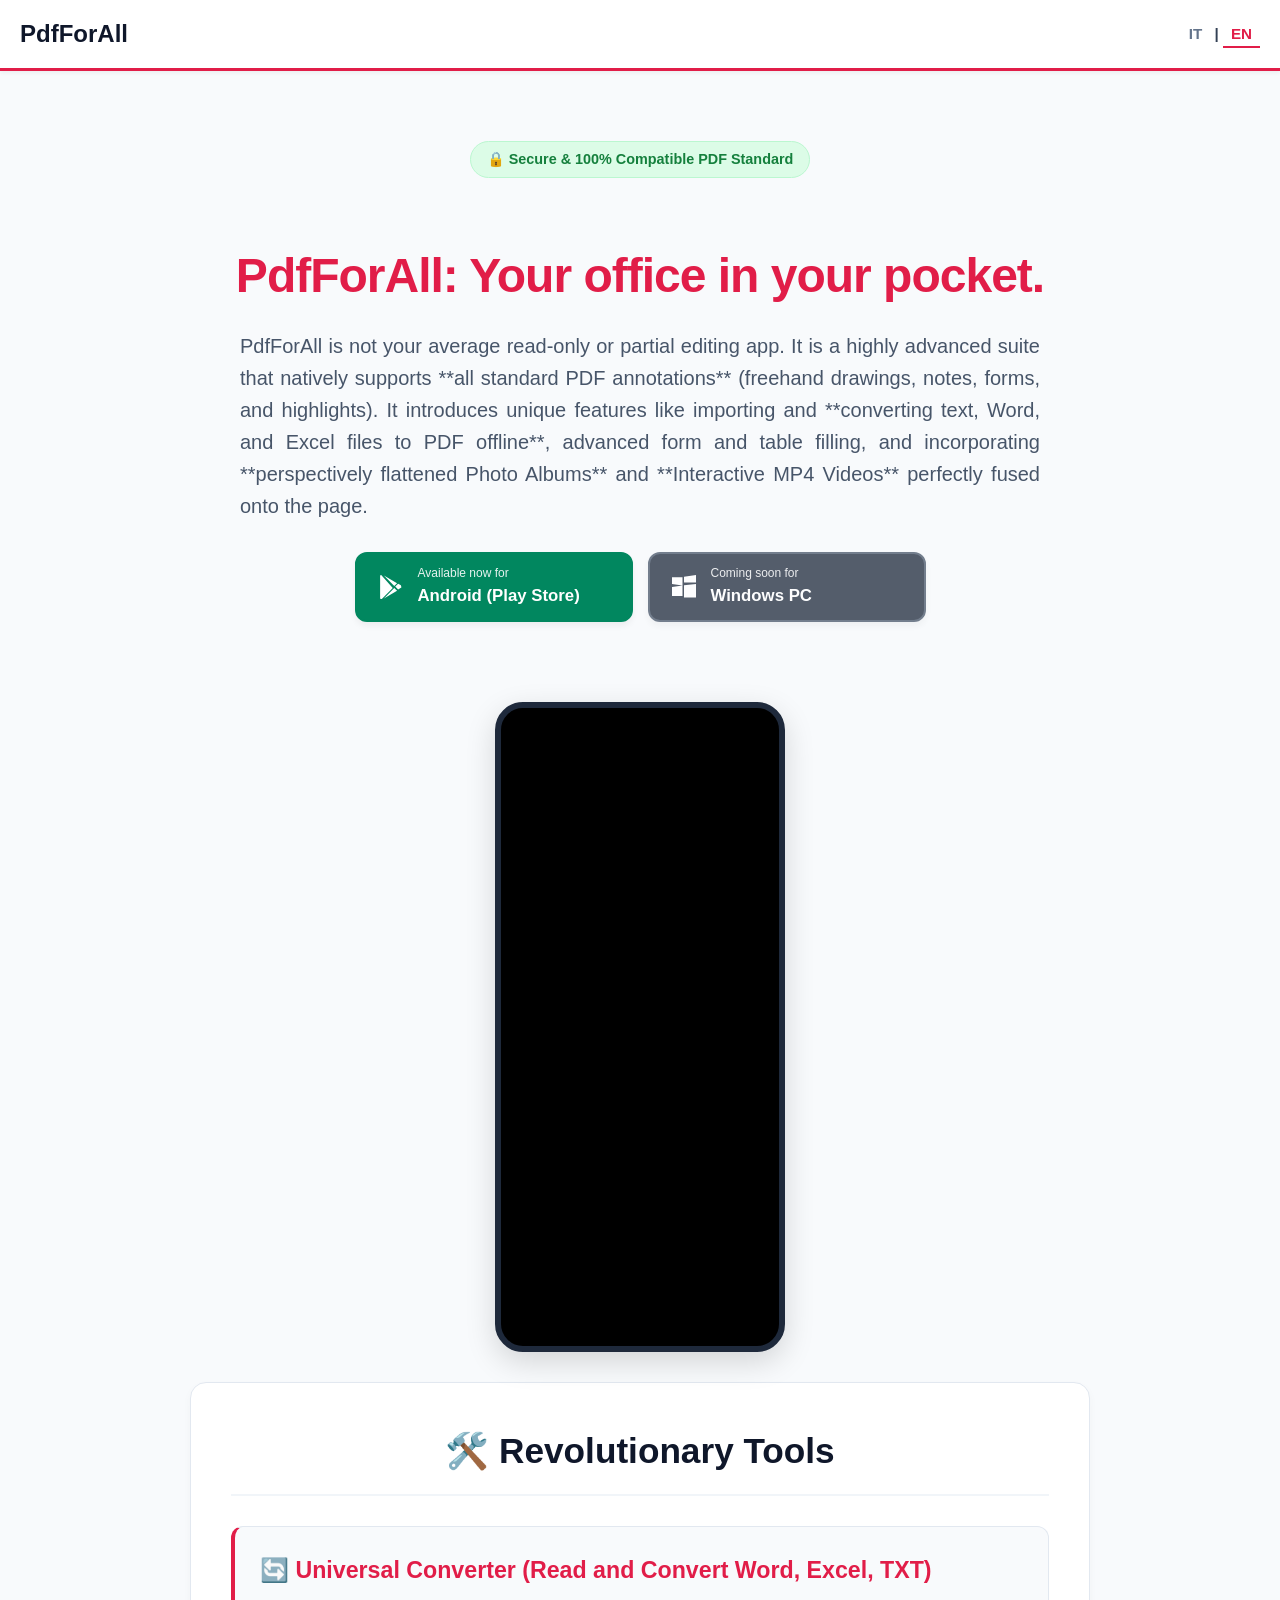
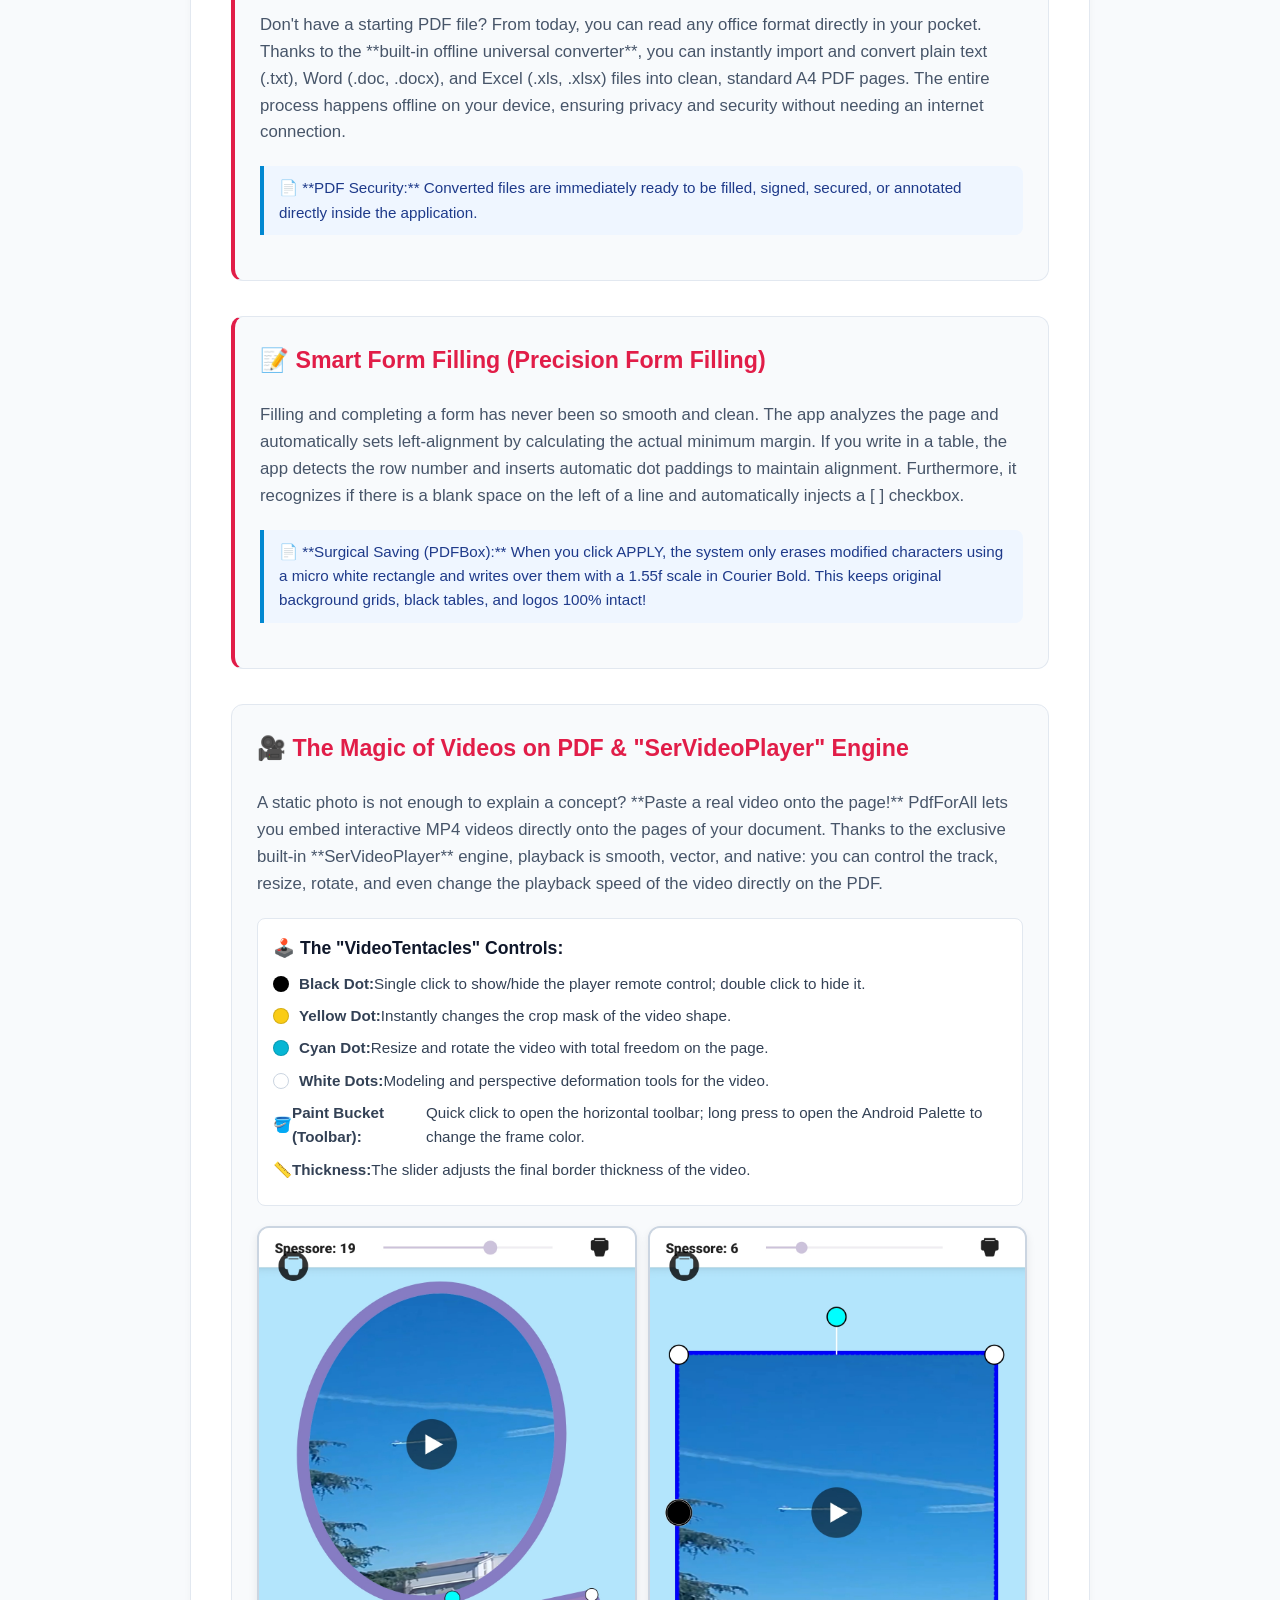
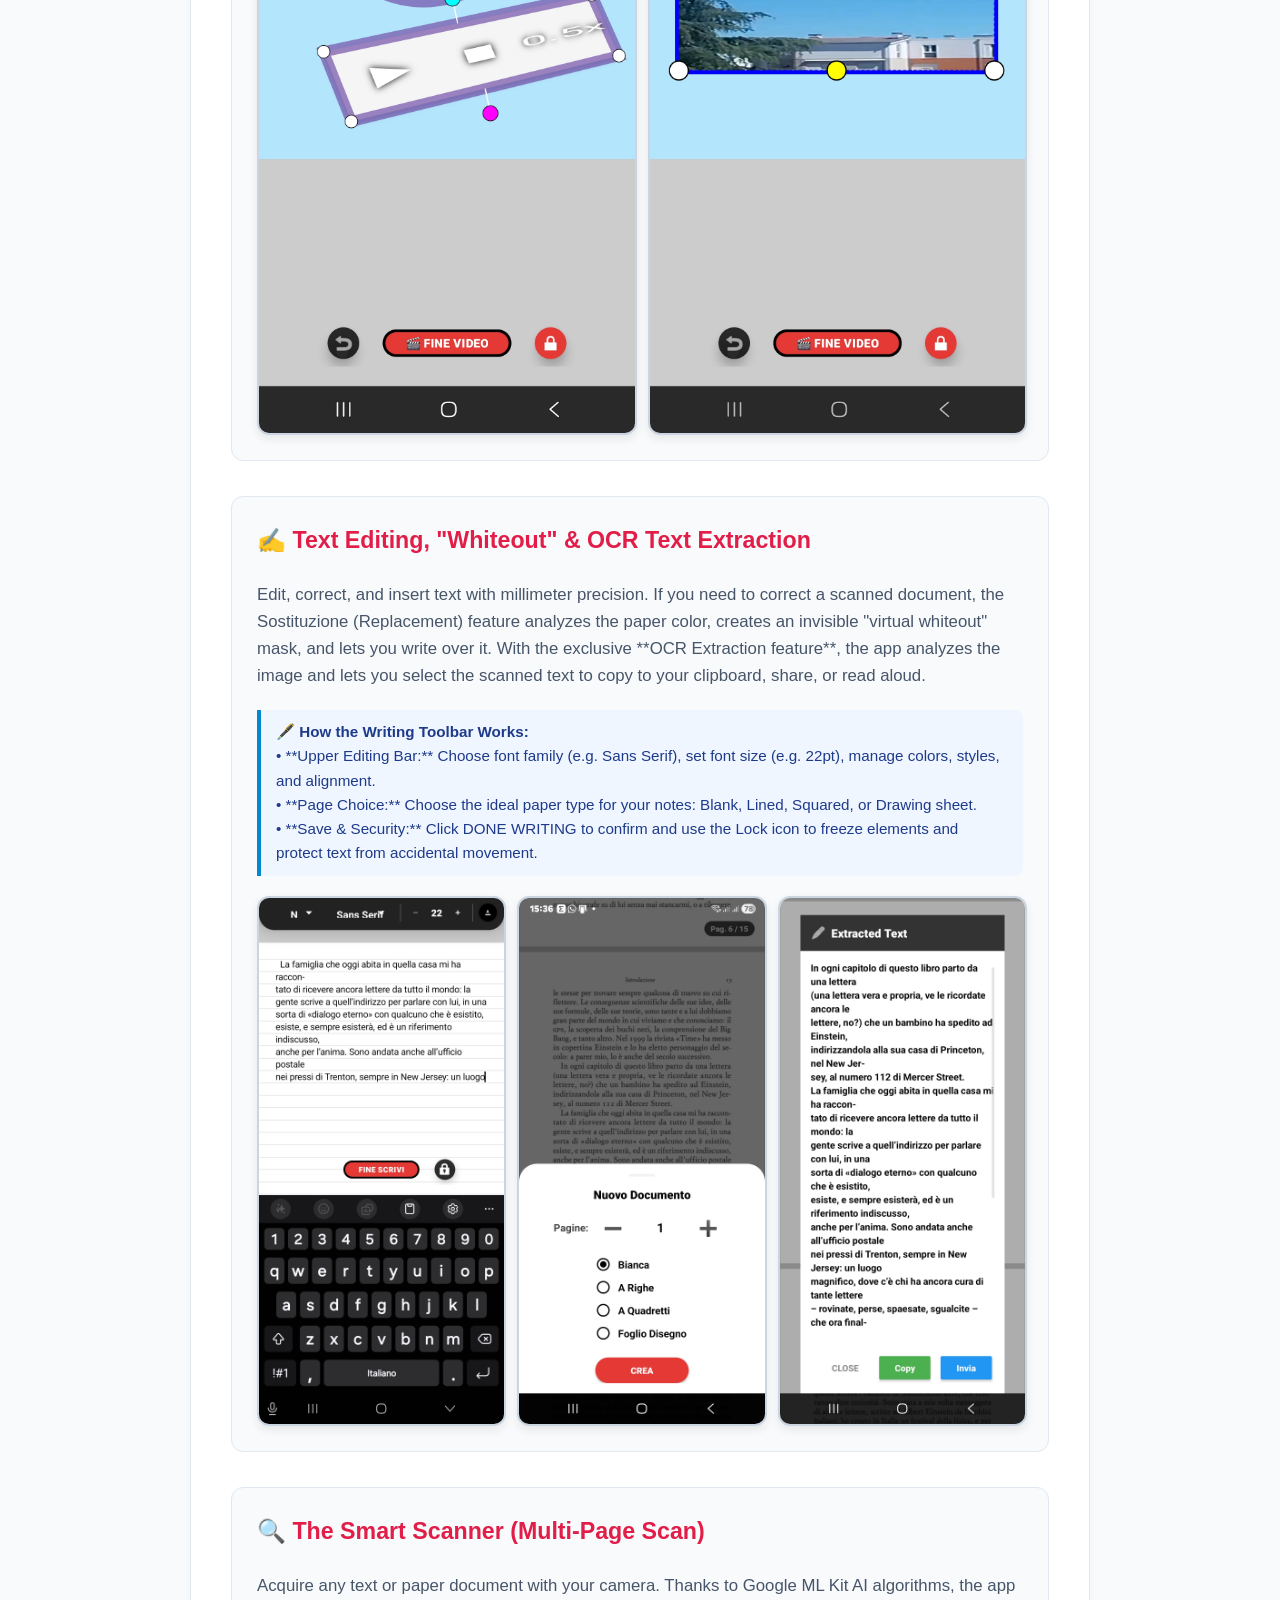
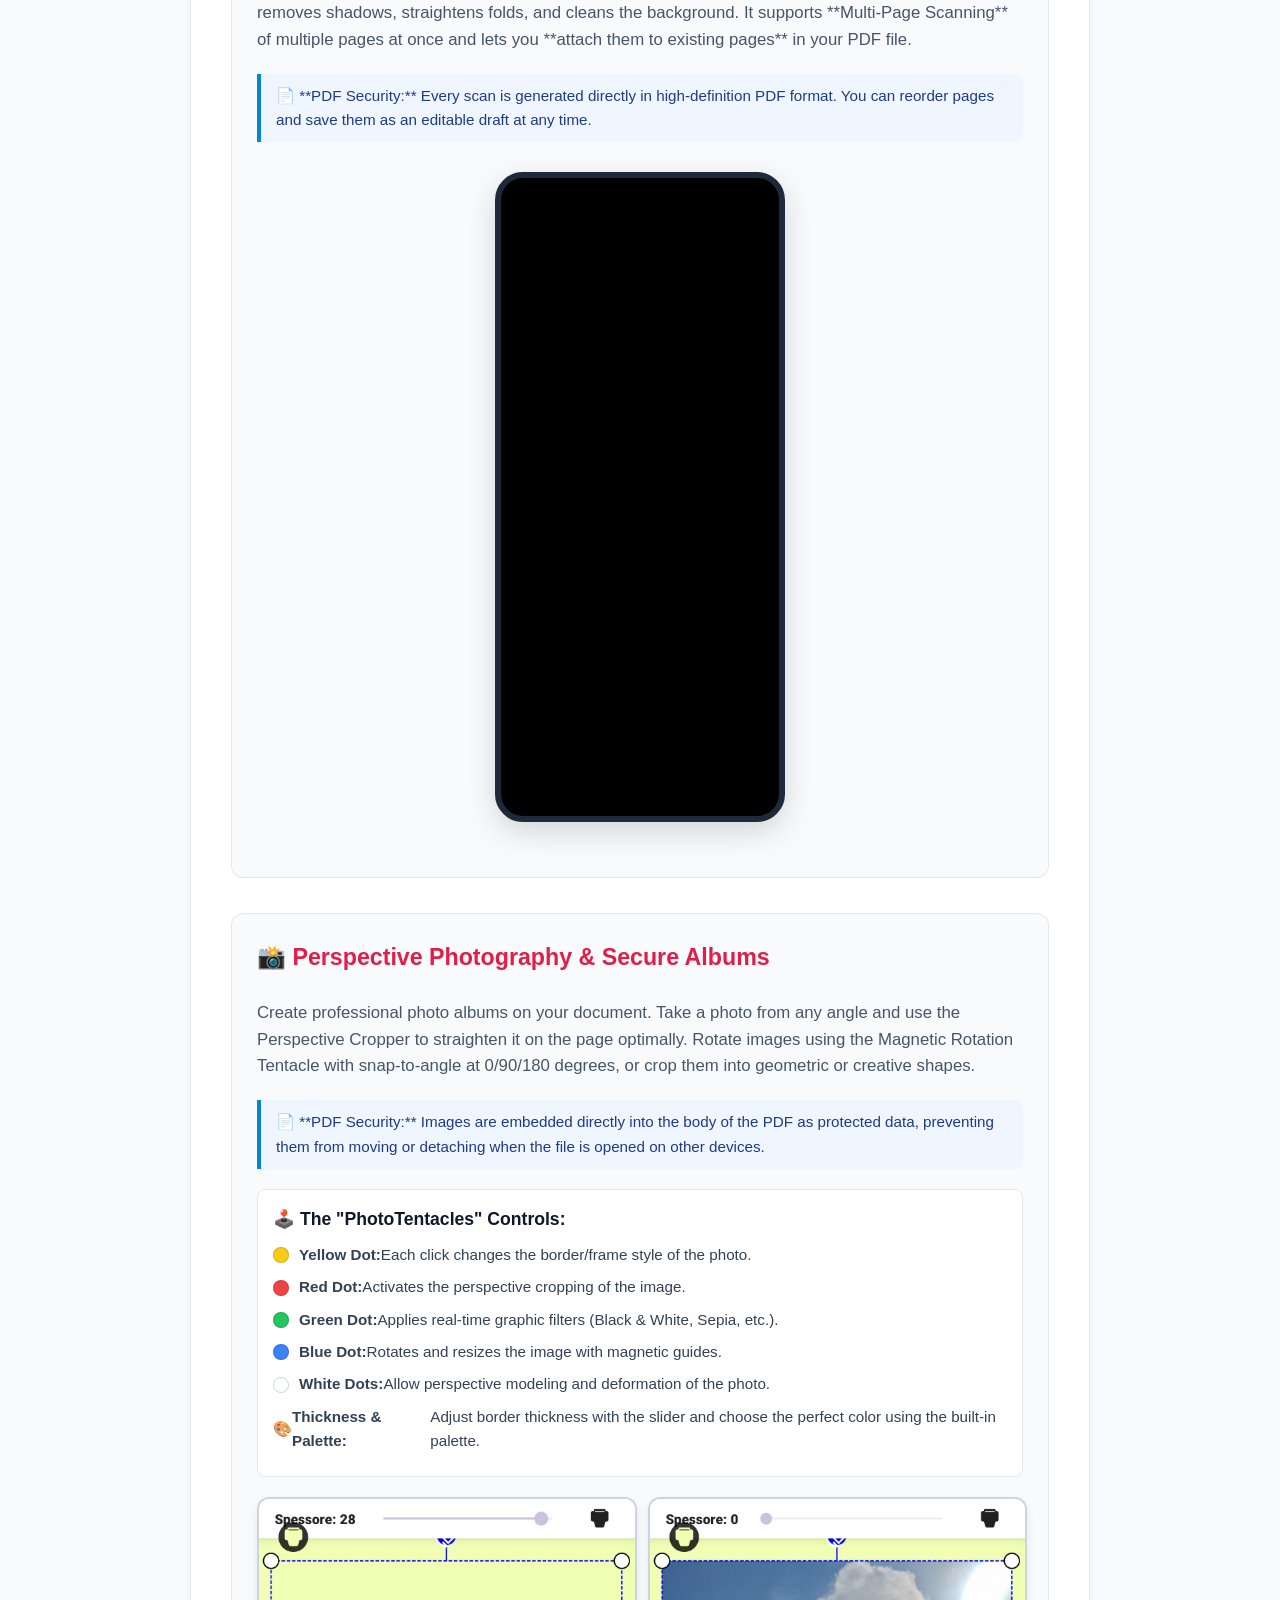
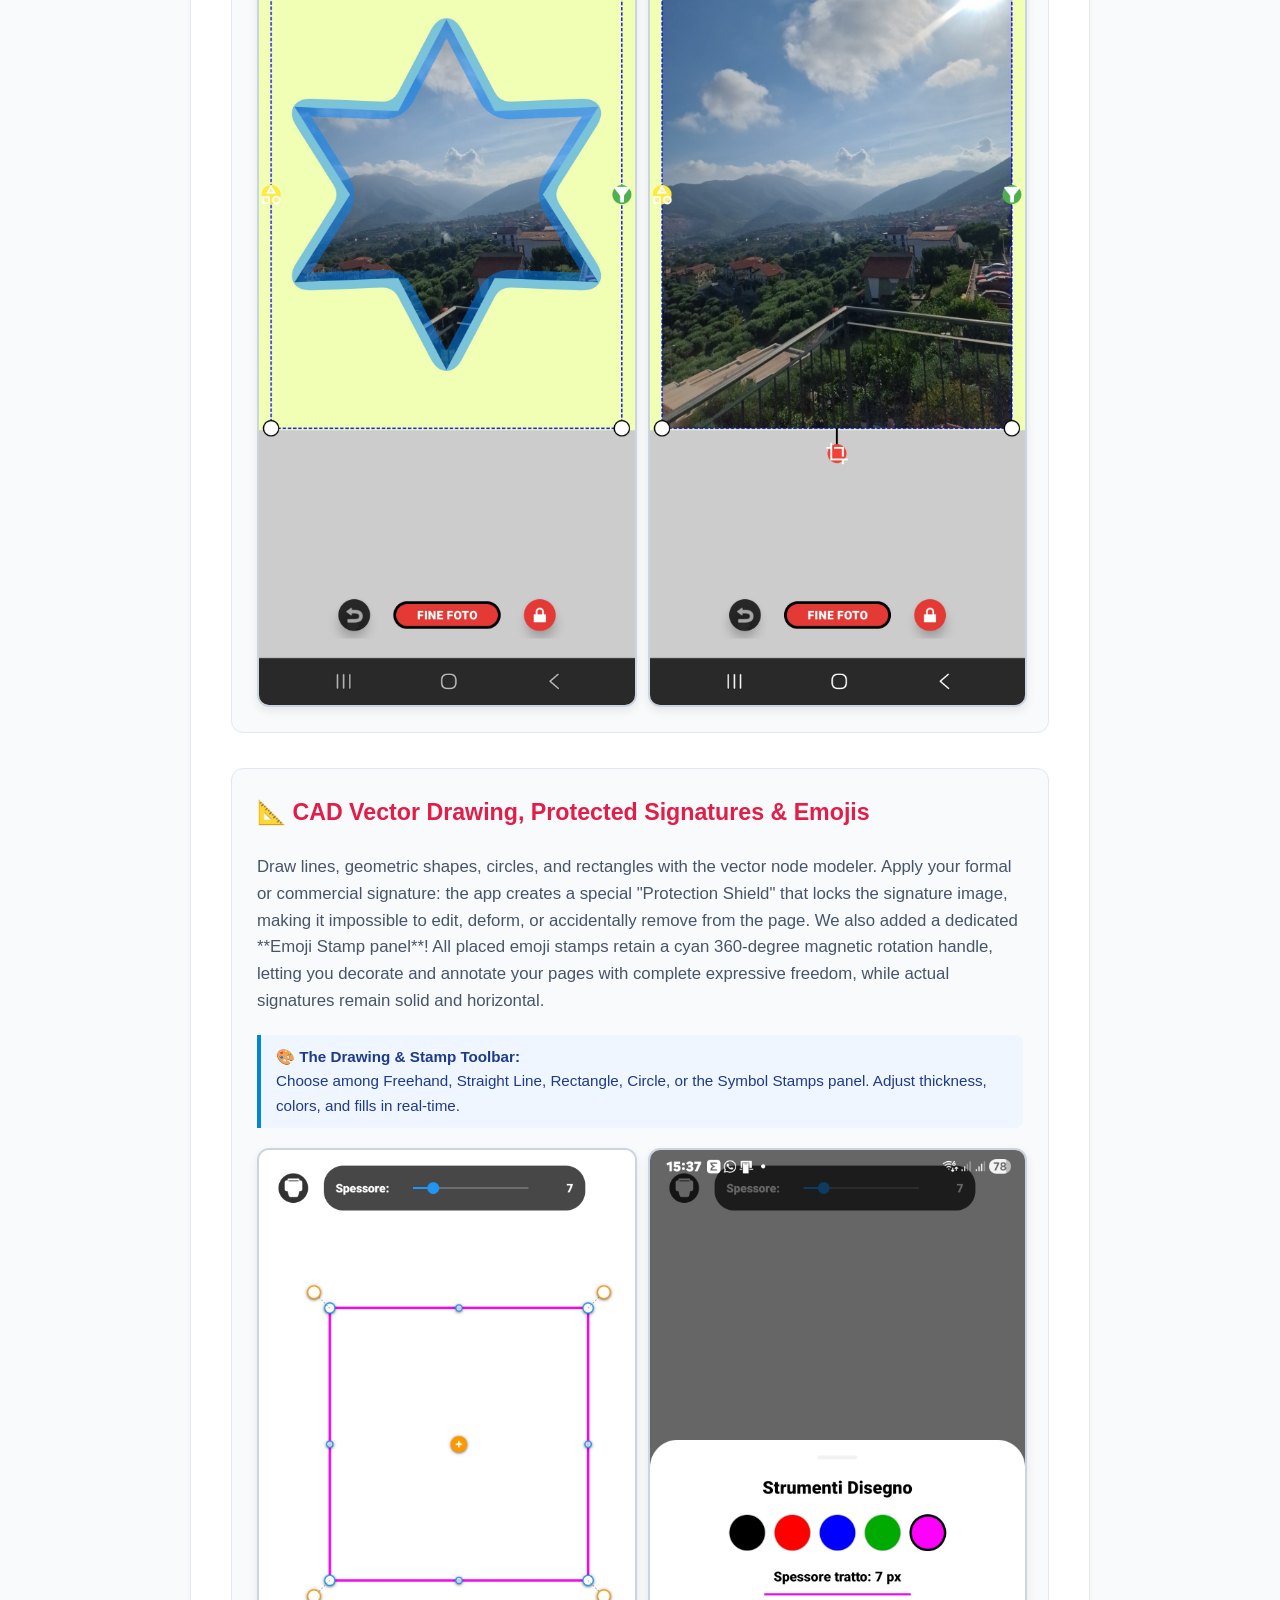
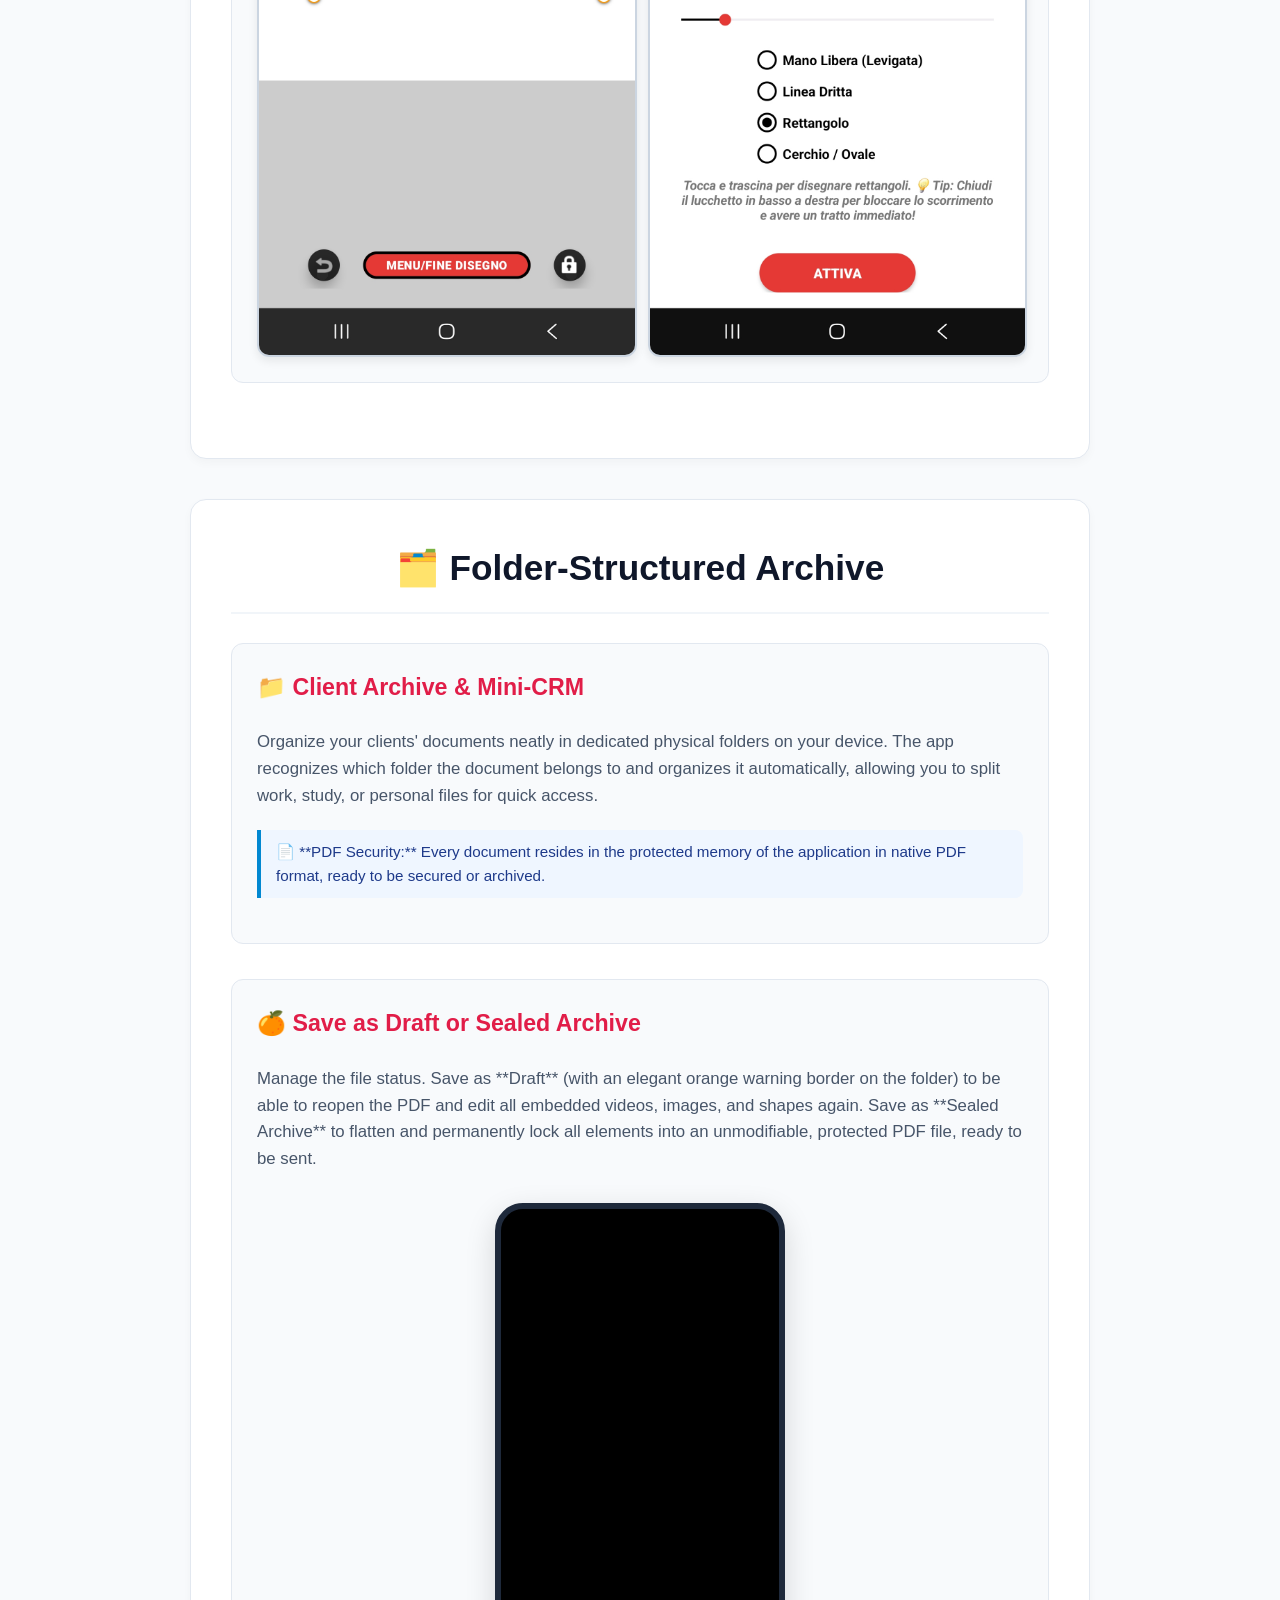
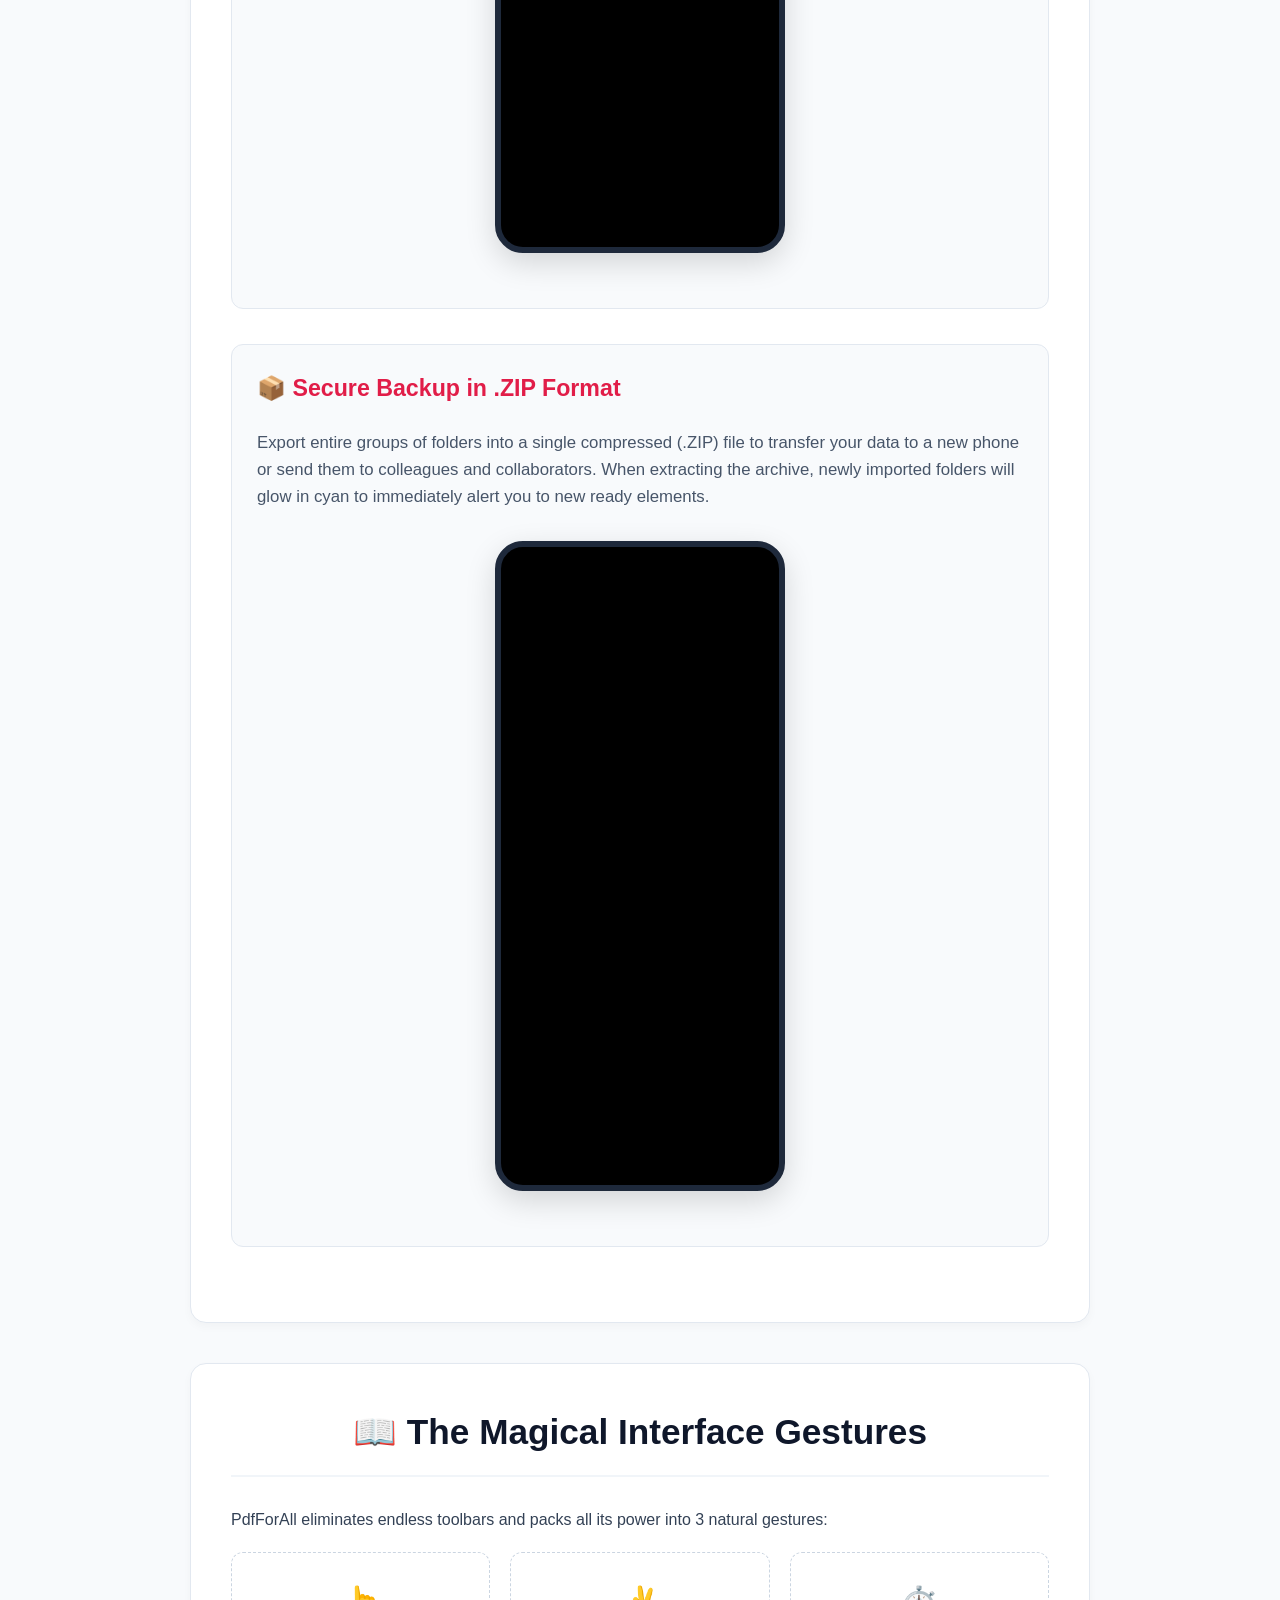
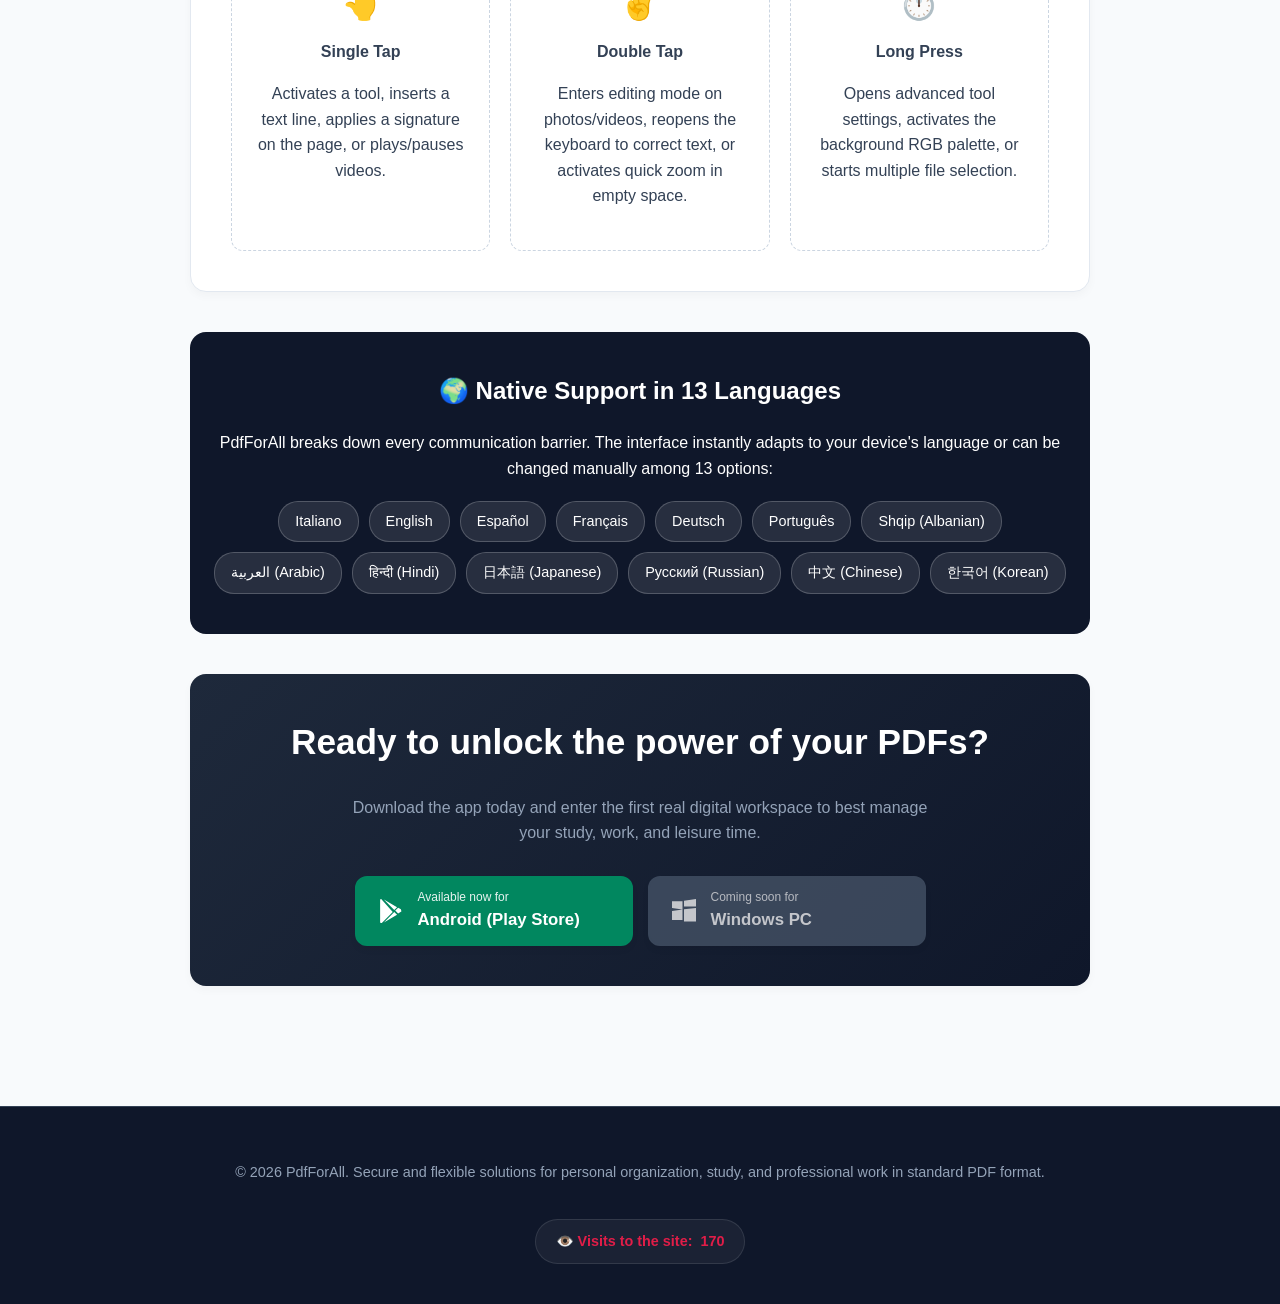
==== commit 39327406: "Refactor CSS comments and update HTML structure" ====
--- a/index_en.html
+++ b/index_en.html
@@ -5,15 +5,17 @@
     <meta name="viewport" content="width=device-width, initial-scale=1.0">
     <title>PdfForAll - Your office in your pocket</title>
     <style>
+        /* 🎨 1. BRAND COLOR VARIABLES */
         :root {
-            --primary-color: #e11d48; /* Rosso brand */
-            --google-play-green: #01875f; /* Il classico verde ufficiale Google Play */
-            --blue-accent: #0288d1;   /* Azzurro dettagli */
+            --primary-color: #e11d48; /* Brand Red */
+            --google-play-green: #01875f; /* Classic official Google Play Green */
+            --blue-accent: #0288d1;   /* Accent Blue */
             --dark-color: #0f172a;
             --bg-color: #f8fafc;
             --text-color: #334155;
         }
 
+        /* 🎨 2. GENERAL BODY STYLES */
         body {
             font-family: -apple-system, BlinkMacSystemFont, "Segoe UI", Roboto, Helvetica, Arial, sans-serif;
             margin: 0;
@@ -23,6 +25,7 @@
             line-height: 1.6;
         }
 
+        /* 🎨 3. HEADER STYLES */
         header {
             background-color: #fff;
             padding: 15px 20px;
@@ -67,13 +70,14 @@
             padding: 20px;
         }
 
+        /* 🎨 4. HERO SECTION STYLES */
         .hero {
             text-align: center;
             padding: 50px 20px 20px 20px;
         }
 
         .hero h1 {
-            color: var(--primary-color); /* TITOLO IN ROSSO */
+            color: var(--primary-color); 
             font-size: 3em;
             margin-bottom: 15px;
             font-weight: 900;
@@ -101,7 +105,7 @@
             border: 1px solid #bbf7d0;
         }
 
-        /* Pulsanti di Download Strutturati con Badge SVG */
+        /* 🎨 5. DOWNLOAD BUTTONS WITH SVG BADGES */
         .download-container {
             display: flex;
             justify-content: center;
@@ -133,12 +137,12 @@
         }
 
         .download-btn.android {
-            background-color: var(--google-play-green); /* VERDE GOOGLE PLAY */
+            background-color: var(--google-play-green); 
             border-color: var(--google-play-green);
         }
 
         .download-btn.android:hover {
-            background-color: #016f4e; /* Verde leggermente più scuro per l'effetto hover */
+            background-color: #016f4e; 
         }
 
         .download-btn.windows {
@@ -164,7 +168,7 @@
             display: block;
         }
 
-        /* Classe Smartphone virtuale */
+        /* 🎨 6. VIRTUAL SMARTPHONE MOCKUP STYLES */
         .smartphone-mockup {
             max-width: 290px;
             margin: 30px auto;
@@ -172,7 +176,7 @@
 
         .smartphone-screen {
             position: relative;
-            padding-bottom: 220%; /* Formato allungato moderno */
+            padding-bottom: 220%; 
             height: 0;
             overflow: hidden;
             border-radius: 28px;
@@ -190,6 +194,7 @@
             border: 0;
         }
 
+        /* 🎨 7. FEATURE CARDS AND SECTION STYLES */
         .feature-section {
             background: #fff;
             padding: 40px;
@@ -243,6 +248,7 @@
             font-weight: 500;
         }
 
+        /* 🎨 8. TENTACLES LEGEND STYLES */
         .tentacles-legend {
             background: #fff;
             padding: 15px;
@@ -306,6 +312,7 @@
             transform: scale(1.02);
         }
 
+        /* 🎨 9. MAGICAL INTERFACE GESTURES GRID */
         .gestures-list {
             display: grid;
             grid-template-columns: repeat(auto-fit, minmax(240px, 1fr));
@@ -327,6 +334,7 @@
             display: block;
         }
 
+        /* 🎨 10. NATIVE LANGUAGES BOX STYLES */
         .languages-box {
             text-align: center;
             background: var(--dark-color);
@@ -357,7 +365,7 @@
             border: 1px solid rgba(255, 255, 255, 0.2);
         }
 
-        /* Stile contatore visite testuale sicuro */
+        /* 🎨 11. SECURE VISITS COUNTER STYLES */
         .counter-wrapper {
             margin-top: 20px;
             font-size: 1em;
@@ -387,6 +395,7 @@
 </head>
 <body>
 
+    <!-- 📌 HEADER SECTION WITH LANGUAGE SWITCHER -->
     <header>
         <span class="logo-title">PdfForAll</span>
         <div class="lang-switcher">
@@ -397,7 +406,7 @@
 
     <div class="container">
         
-        <!-- SEZIONE 1: HOMEPAGE (INTRODUZIONE ESTESA) -->
+        <!-- 📌 SECTION 1: HERO INTRODUCTION & DOWNLOADS -->
         <section class="hero">
             <span class="badge-secure">🔒 Secure & 100% Compatible PDF Standard</span>
             <h1>PdfForAll: Your office in your pocket.</h1>
@@ -405,9 +414,8 @@
                 PdfForAll is not your average read-only or partial editing app. It is a highly advanced suite that natively supports **all standard PDF annotations** (freehand drawings, notes, forms, and highlights). It introduces unique features like importing and **converting text, Word, and Excel files to PDF offline**, advanced form and table filling, and incorporating **perspectively flattened Photo Albums** and **Interactive MP4 Videos** perfectly fused onto the page.
             </p>
 
-            <!-- PULSANTI DOWNLOAD CON BADGE VETTORIALI SVG UFFICIALI (ANDROIDE E WINDOWS) -->
             <div class="download-container">
-                <!-- BADGE GOOGLE PLAY STORE -->
+                <!-- GOOGLE PLAY STORE BADGE -->
                 <a href="https://play.google.com/store/apps/details?id=com.sergio73.pdfforall" target="_blank" class="download-btn android">
                     <svg xmlns="http://www.w3.org/2000/svg" viewBox="0 0 512 512" width="24" height="24">
                         <path d="M325.3 234.3L104.6 13l280.8 161.2-60.1 60.1zM47 0C34 0 24 10 24 23v466c0 13 10 23 23 23 7 0 13-3 18-7l228-228L47 0zm421 218l-60-34-62 62 62 62 60-34c14-8 14-23 0-32zM385.4 337.8L104.6 499l220.7-220.7 60.1 59.5z" fill="#fff"/>
@@ -418,7 +426,7 @@
                     </div>
                 </a>
                 
-                <!-- BADGE WINDOWS STORE -->
+                <!-- WINDOWS STORE BADGE (COMING SOON) -->
                 <div class="download-btn windows disabled">
                     <svg xmlns="http://www.w3.org/2000/svg" viewBox="0 0 512 512" width="24" height="24">
                         <path d="M0 256l224-31v224H0V256zm256-35.4L512 192v288H256V220.6zM0 48h224v177L0 194V48zm256-11.8L512 0v160H256V36.2z" fill="#fff"/>
@@ -431,7 +439,7 @@
             </div>
         </section>
 
-        <!-- Video Principale di Presentazione -->
+        <!-- Smartphone Mockup containing the Presentation Video from YouTube -->
         <div class="smartphone-mockup">
             <div class="smartphone-screen">
                 <iframe 
@@ -442,30 +450,29 @@
             </div>
         </div>
 
-        <!-- SEZIONE 2: LE FUNZIONI CHIAVE -->
+        <!-- 📌 SECTION 2: REVOLUTIONARY TOOLS & FEATURES -->
         <section class="feature-section">
             <h2>🛠️ Revolutionary Tools</h2>
 
-            <!-- NOVITÀ: CONVERTITORE UNIVERSALE (TXT, WORD, EXCEL IN PDF) -->
+            <!-- UNIVERSAL OFFLINE CONVERTER -->
             <div class="feature-block" style="border-left: 4px solid var(--primary-color);">
                 <h3>🔄 Universal Converter (Read and Convert Word, Excel, TXT)</h3>
                 <p>Don't have a starting PDF file? From today, you can read any office format directly in your pocket. Thanks to the **built-in offline universal converter**, you can instantly import and convert plain text (.txt), Word (.doc, .docx), and Excel (.xls, .xlsx) files into clean, standard A4 PDF pages. The entire process happens offline on your device, ensuring privacy and security without needing an internet connection.</p>
                 <div class="pdf-guarantee">📄 **PDF Security:** Converted files are immediately ready to be filled, signed, secured, or annotated directly inside the application.</div>
             </div>
 
-            <!-- NOVITÀ: COMPILAZIONE MODULI ED EDITING MANUALE -->
+            <!-- SMART FORM FILLING -->
             <div class="feature-block" style="border-left: 4px solid var(--primary-color);">
                 <h3>📝 Smart Form Filling (Precision Form Filling)</h3>
                 <p>Filling and completing a form has never been so smooth and clean. The app analyzes the page and automatically sets left-alignment by calculating the actual minimum margin. If you write in a table, the app detects the row number and inserts automatic dot paddings to maintain alignment. Furthermore, it recognizes if there is a blank space on the left of a line and automatically injects a [ ] checkbox.</p>
                 <div class="pdf-guarantee">📄 **Surgical Saving (PDFBox):** When you click APPLY, the system only erases modified characters using a micro white rectangle and writes over them with a 1.55f scale in Courier Bold. This keeps original background grids, black tables, and logos 100% intact!</div>
             </div>
             
-            <!-- VIDEO SU PDF (PUNTA DI DIAMANTE & SERVIDEOPLAYER) -->
+            <!-- MP4 VIDEOS ON PDF & SERVIDEOPLAYER ENGINE -->
             <div class="feature-block">
                 <h3>🎥 The Magic of Videos on PDF & "SerVideoPlayer" Engine</h3>
                 <p>A static photo is not enough to explain a concept? **Paste a real video onto the page!** PdfForAll lets you embed interactive MP4 videos directly onto the pages of your document. Thanks to the exclusive built-in **SerVideoPlayer** engine, playback is smooth, vector, and native: you can control the track, resize, rotate, and even change the playback speed of the video directly on the PDF.</p>
                 
-                <!-- LEGENDA VIDEO TENTACOLI -->
                 <div class="tentacles-legend">
                     <h4>🕹️ The "VideoTentacles" Controls:</h4>
                     <ul>
@@ -484,12 +491,11 @@
                 </div>
             </div>
 
-            <!-- BIANCHETTO DIGITALE, SCRITTURA & ESTRAZIONE OCR -->
+            <!-- TEXT EDITING, WHITEOUT & OCR EXTRACTION -->
             <div class="feature-block">
                 <h3>✍️ Text Editing, "Whiteout" & OCR Text Extraction</h3>
                 <p>Edit, correct, and insert text with millimeter precision. If you need to correct a scanned document, the Sostituzione (Replacement) feature analyzes the paper color, creates an invisible "virtual whiteout" mask, and lets you write over it. With the exclusive **OCR Extraction feature**, the app analyzes the image and lets you select the scanned text to copy to your clipboard, share, or read aloud.</p>
                 
-                <!-- TOOLBAR SCRITTURA DETAILS -->
                 <div class="pdf-guarantee">
                     <strong>🖋️ How the Writing Toolbar Works:</strong><br>
                     • **Upper Editing Bar:** Choose font family (e.g. Sans Serif), set font size (e.g. 22pt), manage colors, styles, and alignment.<br>
@@ -500,17 +506,17 @@
                 <div class="screenshot-grid" style="grid-template-columns: repeat(auto-fit, minmax(180px, 1fr));">
                     <img src="scrittura_testo.png" onerror="this.src='https://via.placeholder.com/300x600?text=Toolbar+Scrittura+Righe'" alt="Screenshot Scrittura Text">
                     <img src="nuovo_documento.png" onerror="this.src='https://via.placeholder.com/300x600?text=Wizard+Nuovo+Documento'" alt="Screenshot Nuovo Documento">
-                    <img src="ocr_estrai_testo.png" onerror="this.src='https://via.placeholder.com/300x600?text=Estrai+Testo+OCR'" alt="Screenshot Estrai Testo OCR">
-                </div>
-            </div>
-
-            <!-- SCANNER AVANZATO -->
+                    <img src="ocr_estrai_testo.png" onerror="this.src='https://via.placeholder.com/300x600?text=Estrai+Testo+OCR'" alt="Screenshot Estrai Text OCR">
+                </div>
+            </div>
+
+            <!-- MULTI-PAGE SMART SCANNER -->
             <div class="feature-block">
                 <h3>🔍 The Smart Scanner (Multi-Page Scan)</h3>
                 <p>Acquire any text or paper document with your camera. Thanks to Google ML Kit AI algorithms, the app removes shadows, straightens folds, and cleans the background. It supports **Multi-Page Scanning** of multiple pages at once and lets you **attach them to existing pages** in your PDF file.</p>
                 <div class="pdf-guarantee">📄 **PDF Security:** Every scan is generated directly in high-definition PDF format. You can reorder pages and save them as an editable draft at any time.</div>
                 
-                <!-- SMARTPHONE VIDEO SCANNER -->
+                <!-- Scanner Demo Video -->
                 <div class="smartphone-mockup">
                     <div class="smartphone-screen">
                         <iframe 
@@ -522,13 +528,12 @@
                 </div>
             </div>
 
-            <!-- FOTOGRAFIA PROSPETTICA -->
+            <!-- PERSPECTIVE PHOTOGRAPHY & SECURE ALBUMS -->
             <div class="feature-block">
                 <h3>📸 Perspective Photography & Secure Albums</h3>
                 <p>Create professional photo albums on your document. Take a photo from any angle and use the Perspective Cropper to straighten it on the page optimally. Rotate images using the Magnetic Rotation Tentacle with snap-to-angle at 0/90/180 degrees, or crop them into geometric or creative shapes.</p>
                 <div class="pdf-guarantee">📄 **PDF Security:** Images are embedded directly into the body of the PDF as protected data, preventing them from moving or detaching when the file is opened on other devices.</div>
                 
-                <!-- LEGENDA FOTO TENTACOLI -->
                 <div class="tentacles-legend">
                     <h4>🕹️ The "PhotoTentacles" Controls:</h4>
                     <ul>
@@ -547,7 +552,7 @@
                 </div>
             </div>
 
-            <!-- DISEGNO CAD, FIRME E SIMBOLI EMOJI -->
+            <!-- CAD DRAWING, SIGNATURES & EMOJI STAMPS -->
             <div class="feature-block">
                 <h3>📐 CAD Vector Drawing, Protected Signatures & Emojis</h3>
                 <p>Draw lines, geometric shapes, circles, and rectangles with the vector node modeler. Apply your formal or commercial signature: the app creates a special "Protection Shield" that locks the signature image, making it impossible to edit, deform, or accidentally remove from the page. We also added a dedicated **Emoji Stamp panel**! All placed emoji stamps retain a cyan 360-degree magnetic rotation handle, letting you decorate and annotate your pages with complete expressive freedom, while actual signatures remain solid and horizontal.</p>
@@ -565,7 +570,7 @@
 
         </section>
 
-        <!-- SEZIONE 3: ARCHIVIO E BACKUP -->
+        <!-- 📌 SECTION 3: FOLDER MANAGEMENT & BACKUPS -->
         <section class="feature-section">
             <h2>🗂️ Folder-Structured Archive</h2>
             
@@ -579,12 +584,12 @@
                 <h3>🍊 Save as Draft or Sealed Archive</h3>
                 <p>Manage the file status. Save as **Draft** (with an elegant orange warning border on the folder) to be able to reopen the PDF and edit all embedded videos, images, and shapes again. Save as **Sealed Archive** to flatten and permanently lock all elements into an unmodifiable, protected PDF file, ready to be sent.</p>
                 
-                <!-- SMARTPHONE VIDEO ARCHIVIO -->
+                <!-- Archive Demo Video -->
                 <div class="smartphone-mockup">
                     <div class="smartphone-screen">
                         <iframe 
                             src="https://www.youtube.com/embed/FRAInieVwxk" 
-                            title="PdfForAll Archivio Demo" 
+                            title="PdfForAll Archive Demo" 
                             allowfullscreen>
                         </iframe>
                     </div>
@@ -595,7 +600,7 @@
                 <h3>📦 Secure Backup in .ZIP Format</h3>
                 <p>Export entire groups of folders into a single compressed (.ZIP) file to transfer your data to a new phone or send them to colleagues and collaborators. When extracting the archive, newly imported folders will glow in cyan to immediately alert you to new ready elements.</p>
                 
-                <!-- SMARTPHONE VIDEO BACKUP -->
+                <!-- Backup Demo Video -->
                 <div class="smartphone-mockup">
                     <div class="smartphone-screen">
                         <iframe 
@@ -608,7 +613,7 @@
             </div>
         </section>
 
-        <!-- SEZIONE 4: GUIDA RAPIDA - I GESTI MAGICI -->
+        <!-- 📌 SECTION 4: MAGICAL GESTURES GUIDE -->
         <section class="feature-section">
             <h2>📖 The Magical Interface Gestures</h2>
             <p>PdfForAll eliminates endless toolbars and packs all its power into 3 natural gestures:</p>
@@ -632,7 +637,7 @@
             </div>
         </section>
 
-        <!-- SEZIONE 5: MULTILINGUA -->
+        <!-- 📌 SECTION 5: SYSTEM LANGUAGES -->
         <section class="languages-box">
             <h2>🌍 Native Support in 13 Languages</h2>
             <p>PdfForAll breaks down every communication barrier. The interface instantly adapts to your device's language or can be changed manually among 13 options:</p>
@@ -653,13 +658,13 @@
             </div>
         </section>
 
-        <!-- SEZIONE 6: BOX DI INVITO AL DOWNLOAD FINALE (CALL TO ACTION) -->
+        <!-- 📌 SECTION 6: CALL TO ACTION -->
         <section class="feature-section" style="text-align: center; background: linear-gradient(135deg, #1e293b 0%, #0f172a 100%); color: #fff; border: none; margin-top: 40px;">
             <h2 style="color: #fff; border: none; margin-bottom: 10px;">Ready to unlock the power of your PDFs?</h2>
             <p style="color: #94a3b8; max-width: 600px; margin: 0 auto 30px auto;">Download the app today and enter the first real digital workspace to best manage your study, work, and leisure time.</p>
             
             <div class="download-container" style="margin: 0;">
-                <!-- BADGE GOOGLE PLAY STORE -->
+                <!-- GOOGLE PLAY STORE BADGE -->
                 <a href="https://play.google.com/store/apps/details?id=com.sergio73.pdfforall" target="_blank" class="download-btn android">
                     <svg xmlns="http://www.w3.org/2000/svg" viewBox="0 0 512 512" width="24" height="24">
                         <path d="M325.3 234.3L104.6 13l280.8 161.2-60.1 60.1zM47 0C34 0 24 10 24 23v466c0 13 10 23 23 23 7 0 13-3 18-7l228-228L47 0zm421 218l-60-34-62 62 62 62 60-34c14-8 14-23 0-32zM385.4 337.8L104.6 499l220.7-220.7 60.1 59.5z" fill="#fff"/>
@@ -670,7 +675,7 @@
                     </div>
                 </a>
                 
-                <!-- BADGE WINDOWS STORE -->
+                <!-- WINDOWS STORE BADGE (COMING SOON) -->
                 <div class="download-btn windows disabled" style="background-color: #475569;">
                     <svg xmlns="http://www.w3.org/2000/svg" viewBox="0 0 512 512" width="24" height="24">
                         <path d="M0 256l224-31v224H0V256zm256-35.4L512 192v288H256V220.6zM0 48h224v177L0 194V48zm256-11.8L512 0v160H256V36.2z" fill="#fff"/>
@@ -685,34 +690,49 @@
 
     </div>
 
+    <!-- 📌 FOOTER SECTION WITH SECURE VISITS COUNTER -->
     <footer>
         <p>&copy; 2026 PdfForAll. Secure and flexible solutions for personal organization, study, and professional work in standard PDF format.</p>
         
-   <!-- Script sicuro per contatore senza immagini rotte -->
-<script>
-    function updateCounter(value) {
-        document.getElementById('visit-count').innerText = value;
-    }
-
-    // Usiamo il CounterAPI V2 pubblico, pulito e senza intestazioni di sicurezza bloccanti!
-    fetch('https://api.counterapi.dev/v2/czmiei/pdfforall/up')
-        .then(response => {
-            if (!response.ok) throw new Error('API error');
-            return response.json();
-        })
-        .then(data => {
-            // Nella versione v2 il server restituisce il conteggio sotto la chiave "value" o "count"
-            let count = data.value || data.count || 1;
-            updateCounter(count);
-            // Salva localmente per eventuali fallback futuri
-            localStorage.setItem('visitCount', count);
-        })
-        .catch(() => {
-            // Se l'API fallisce, usa il valore in localStorage o incrementa in locale
-            let localCount = parseInt(localStorage.getItem('visitCount') || '169');
-            localCount++;
-            localStorage.setItem('visitCount', localCount);
-            updateCounter(localCount);
-        });
-</script>
+        <!-- SECURE VISITS COUNTER -->
+        <div class="counter-wrapper">
+            <span>👁️ Visits to the site:</span>
+            <span id="visit-count">...</span>
+        </div>
+    </footer>
+
+    <!-- 📌 SECURE VISITS COUNTER JAVASCRIPT CONNECTING TO V2 API -->
+    <script>
+        // Function to update the visual counter text on the screen
+        function updateCounter(value) {
+            document.getElementById('visit-count').innerText = value;
+        }
+
+        // Call the CounterAPI V2 public, secure, and non-CORS endpoint in the background!
+        fetch('https://api.counterapi.dev/v2/czmiei/pdfforall/up')
+            .then(response => {
+                // If the response is not OK, throw an error to trigger the local fallback
+                if (!response.ok) throw new Error('API network response error');
+                return response.json();
+            })
+            .then(data => {
+                // Extract the actual visit count from the V2 JSON response
+                let count = data.value || data.count || 1;
+                updateCounter(count);
+                // Save the updated count locally for future fallback use
+                localStorage.setItem('visitCount', count);
+            })
+            .catch((error) => {
+                // If the API server is down, retrieve the count stored on the user's machine
+                // If it's the user's very first visit, initialize the count from your record of 169 visits!
+                let localCount = parseInt(localStorage.getItem('visitCount') || '169');
+                localCount++;
+                // Save and display the incremented local count
+                localStorage.setItem('visitCount', localCount);
+                updateCounter(localCount);
+                console.log("Using local fallback counter due to network congestion:", error);
+            });
+    </script>
+
+</body>
 </html>
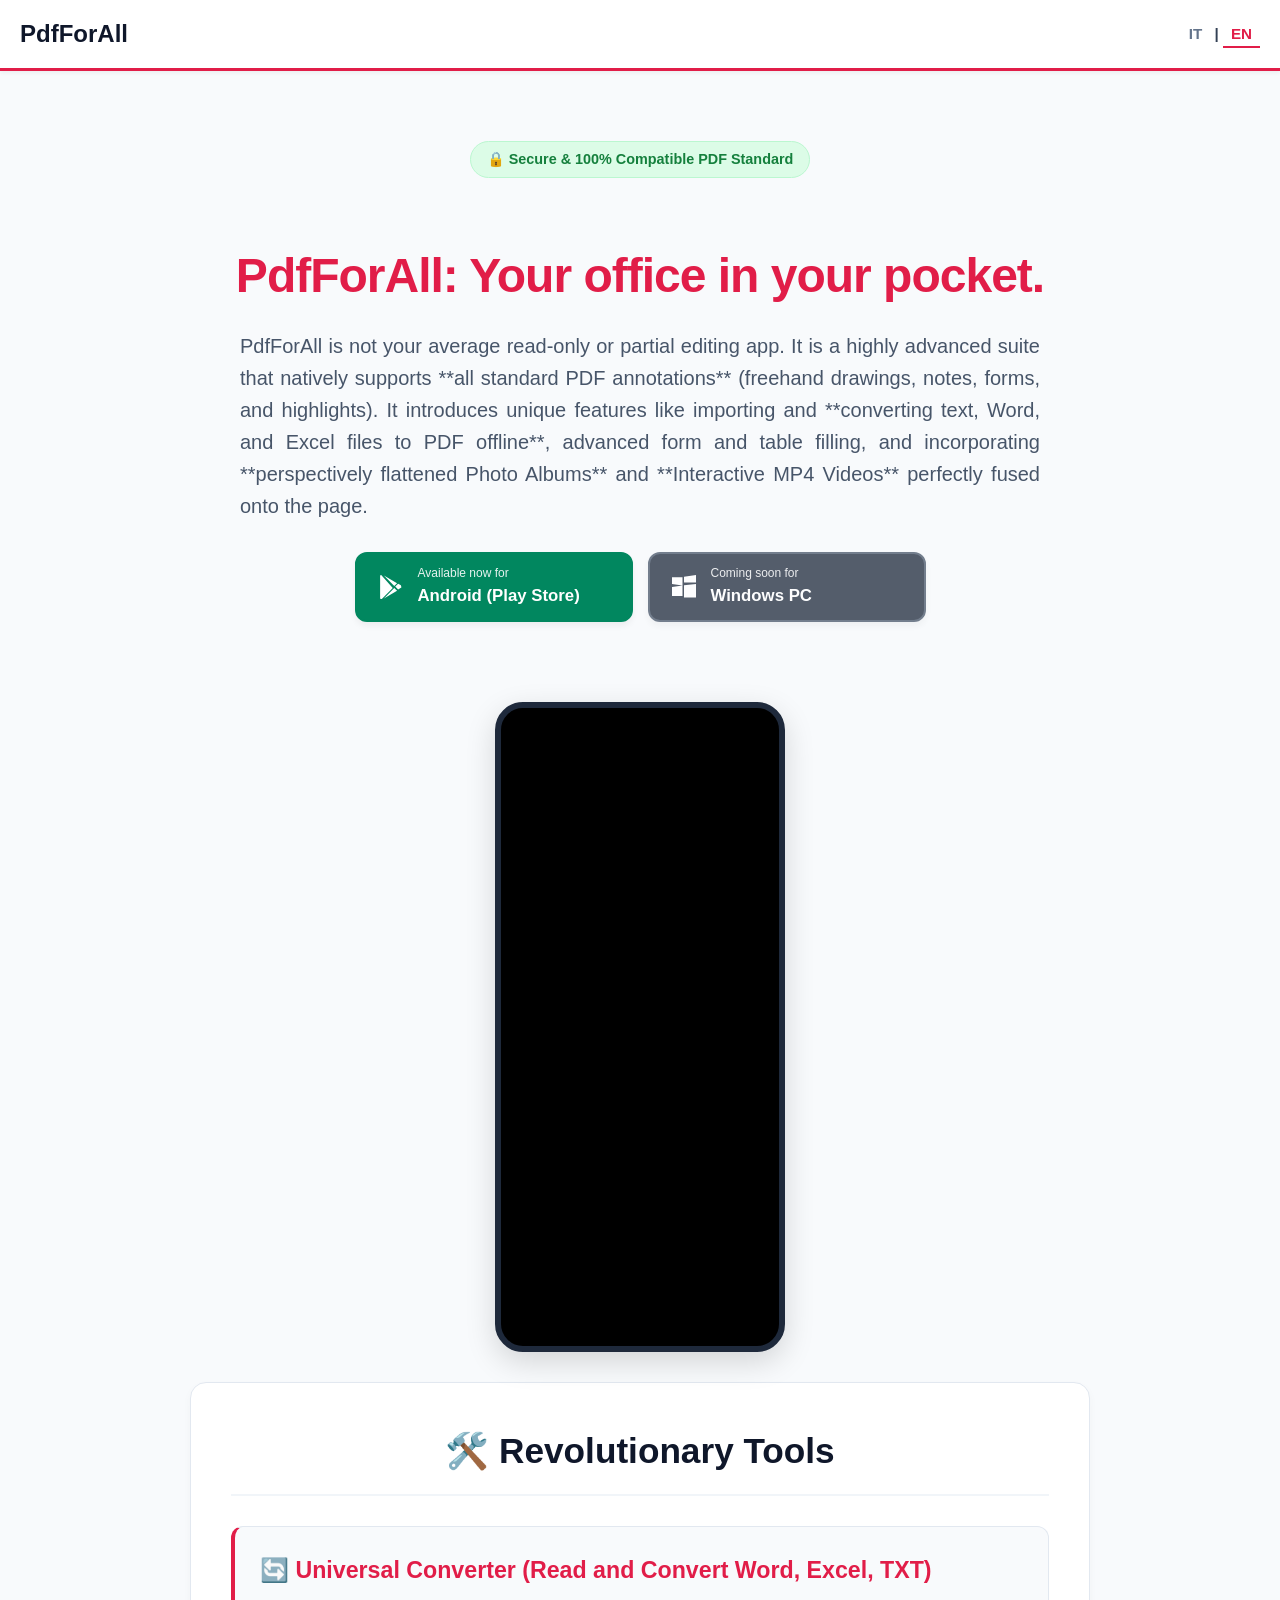
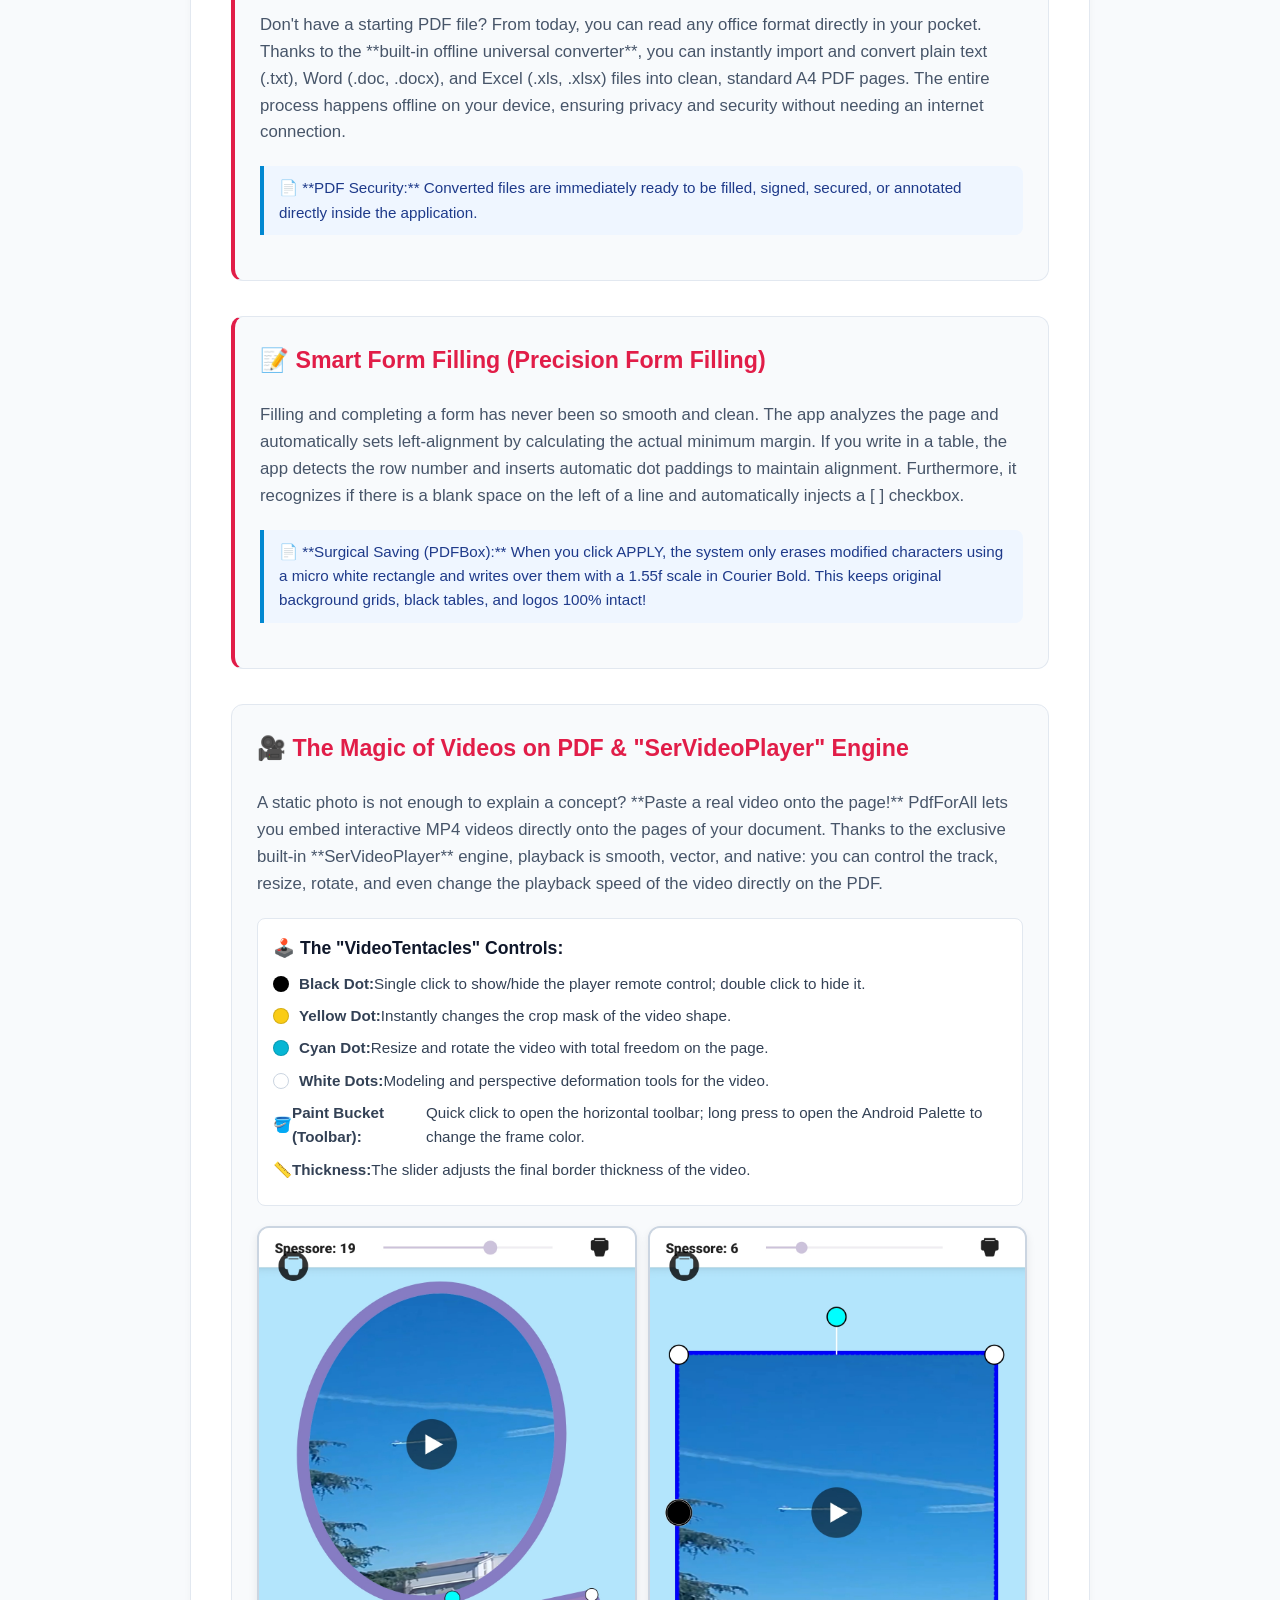
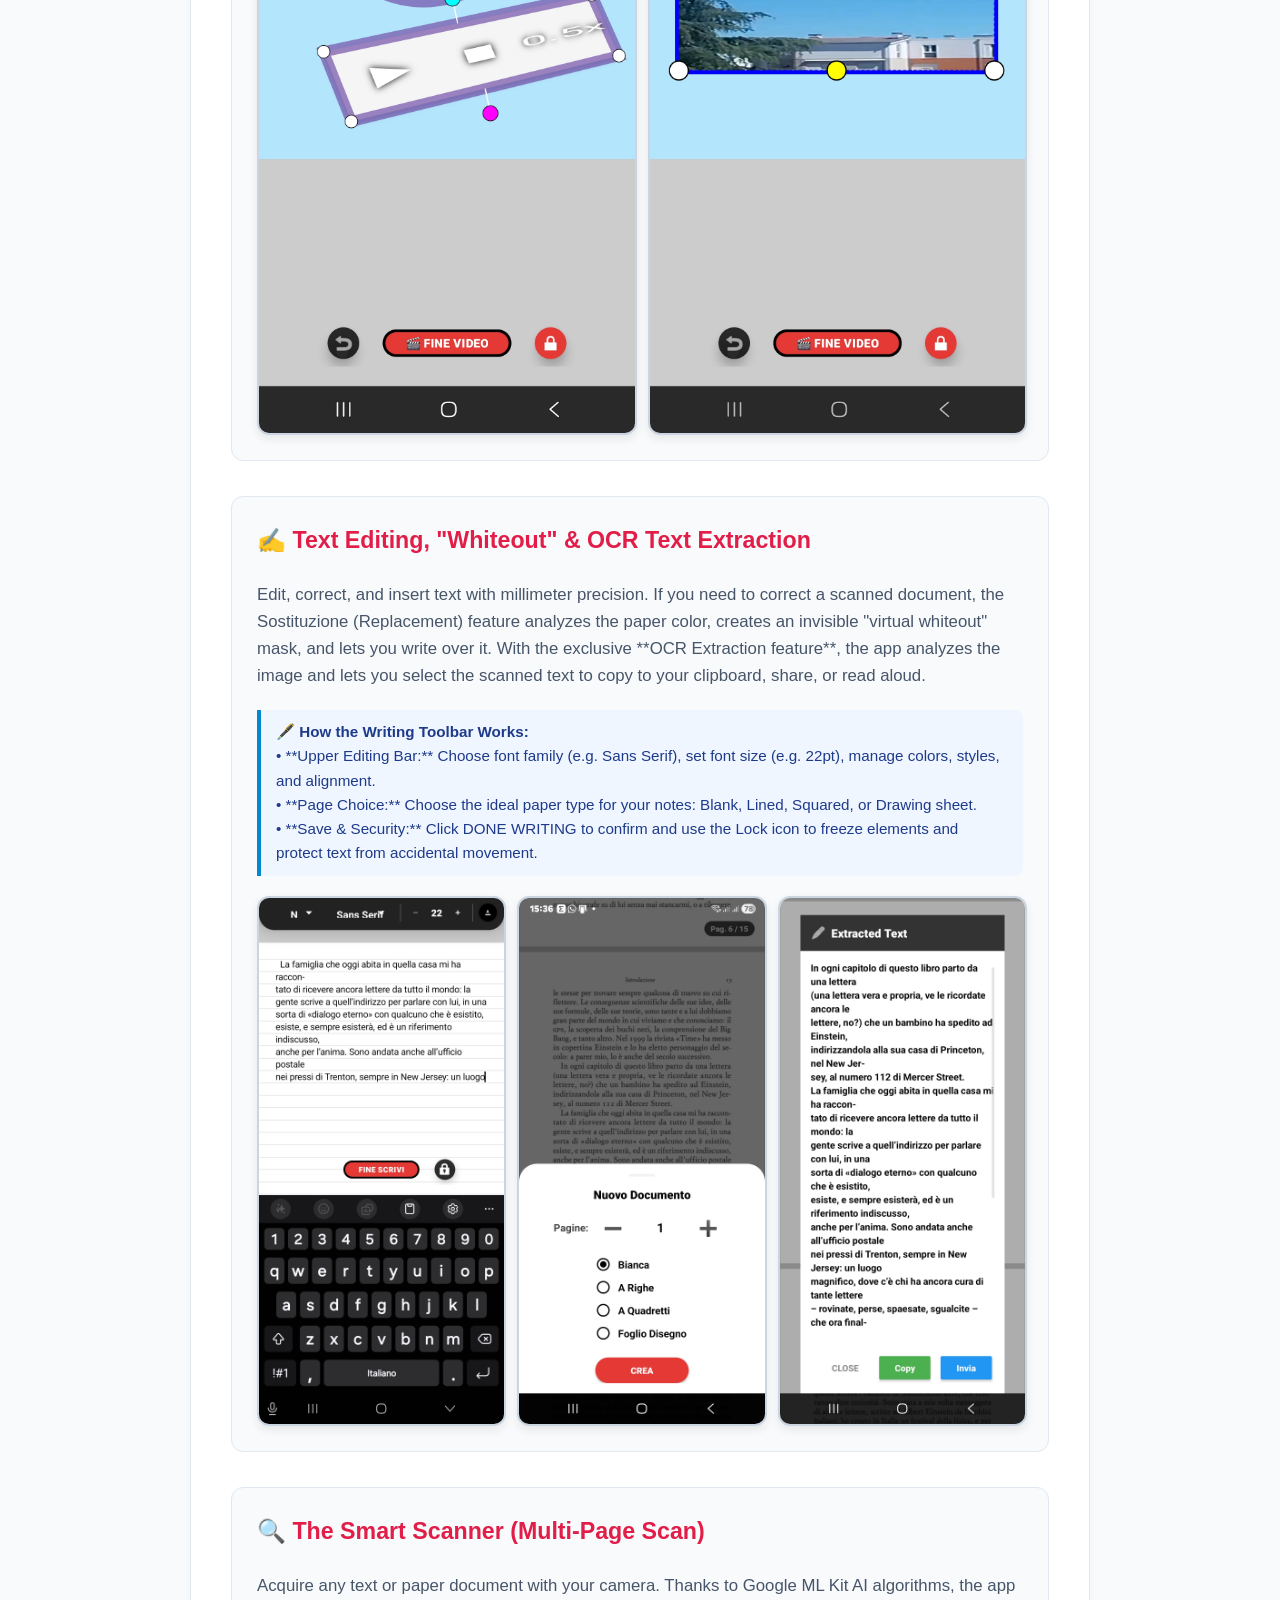
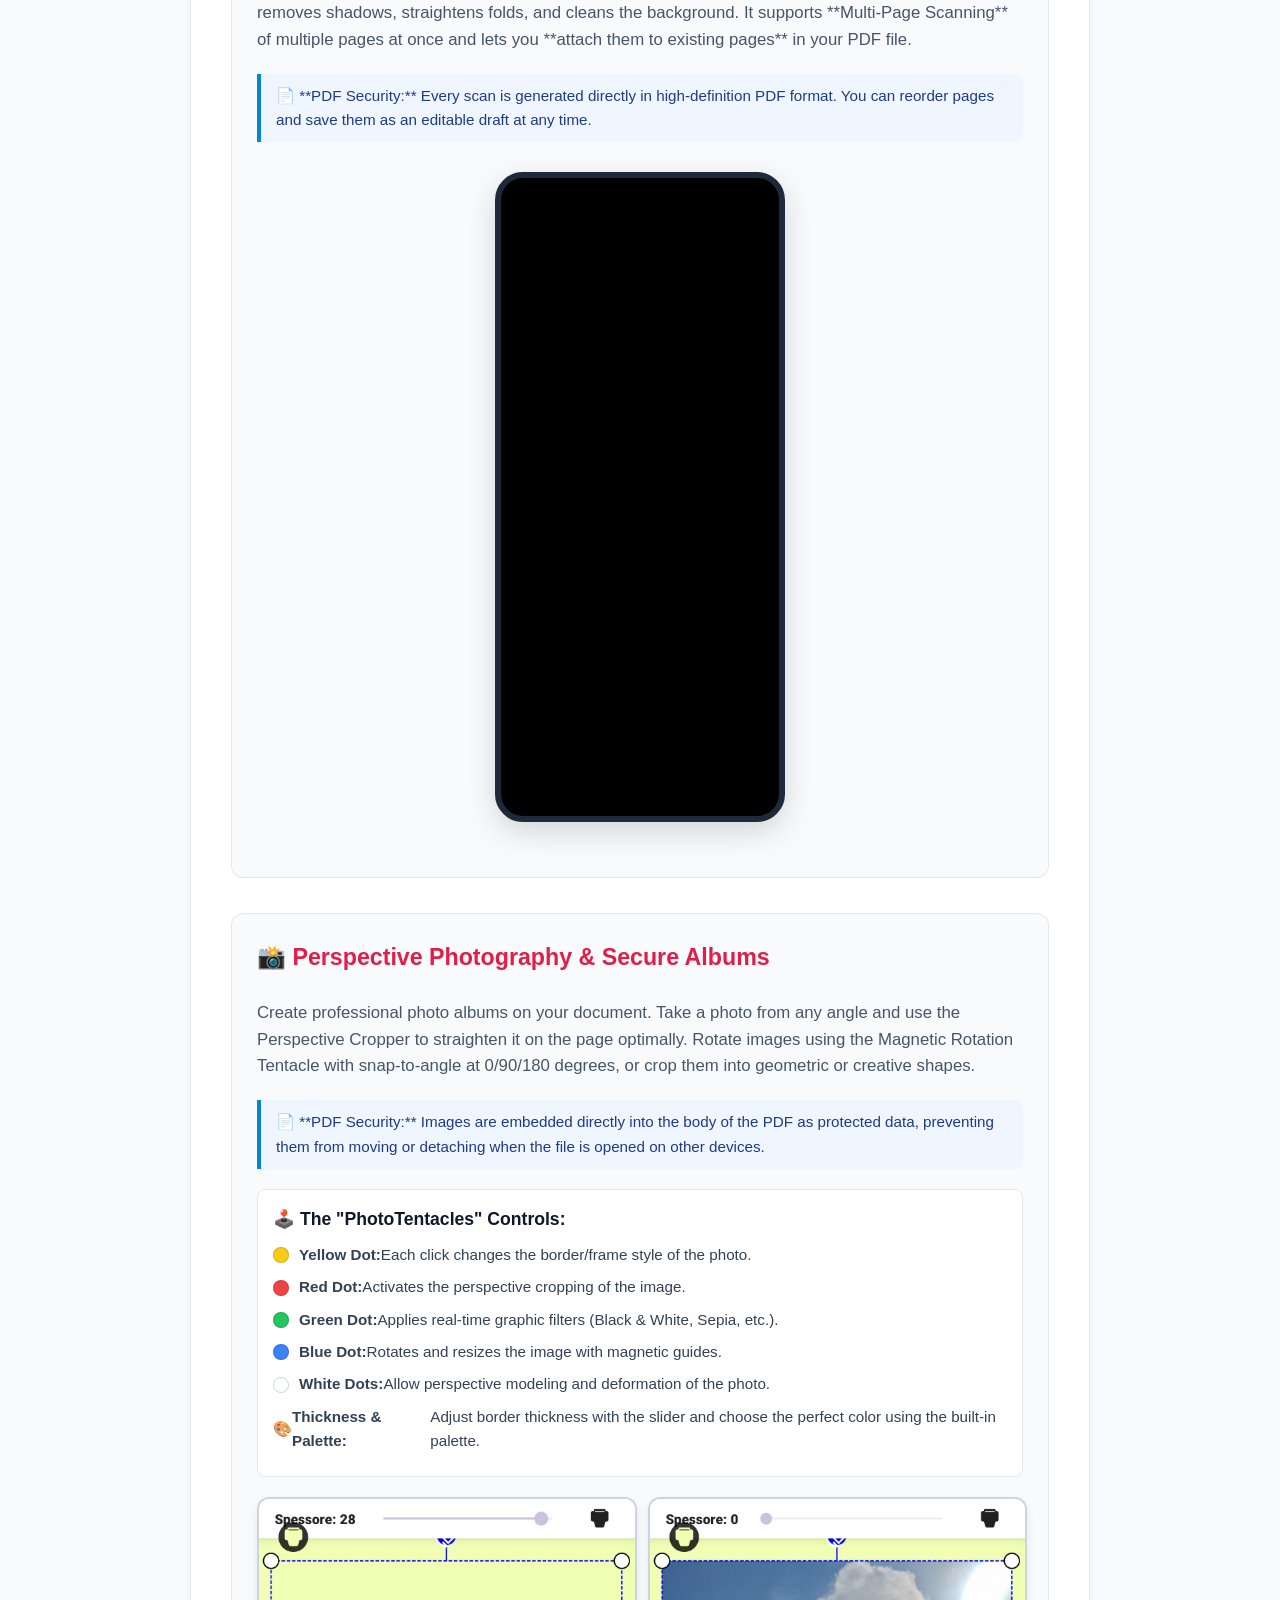
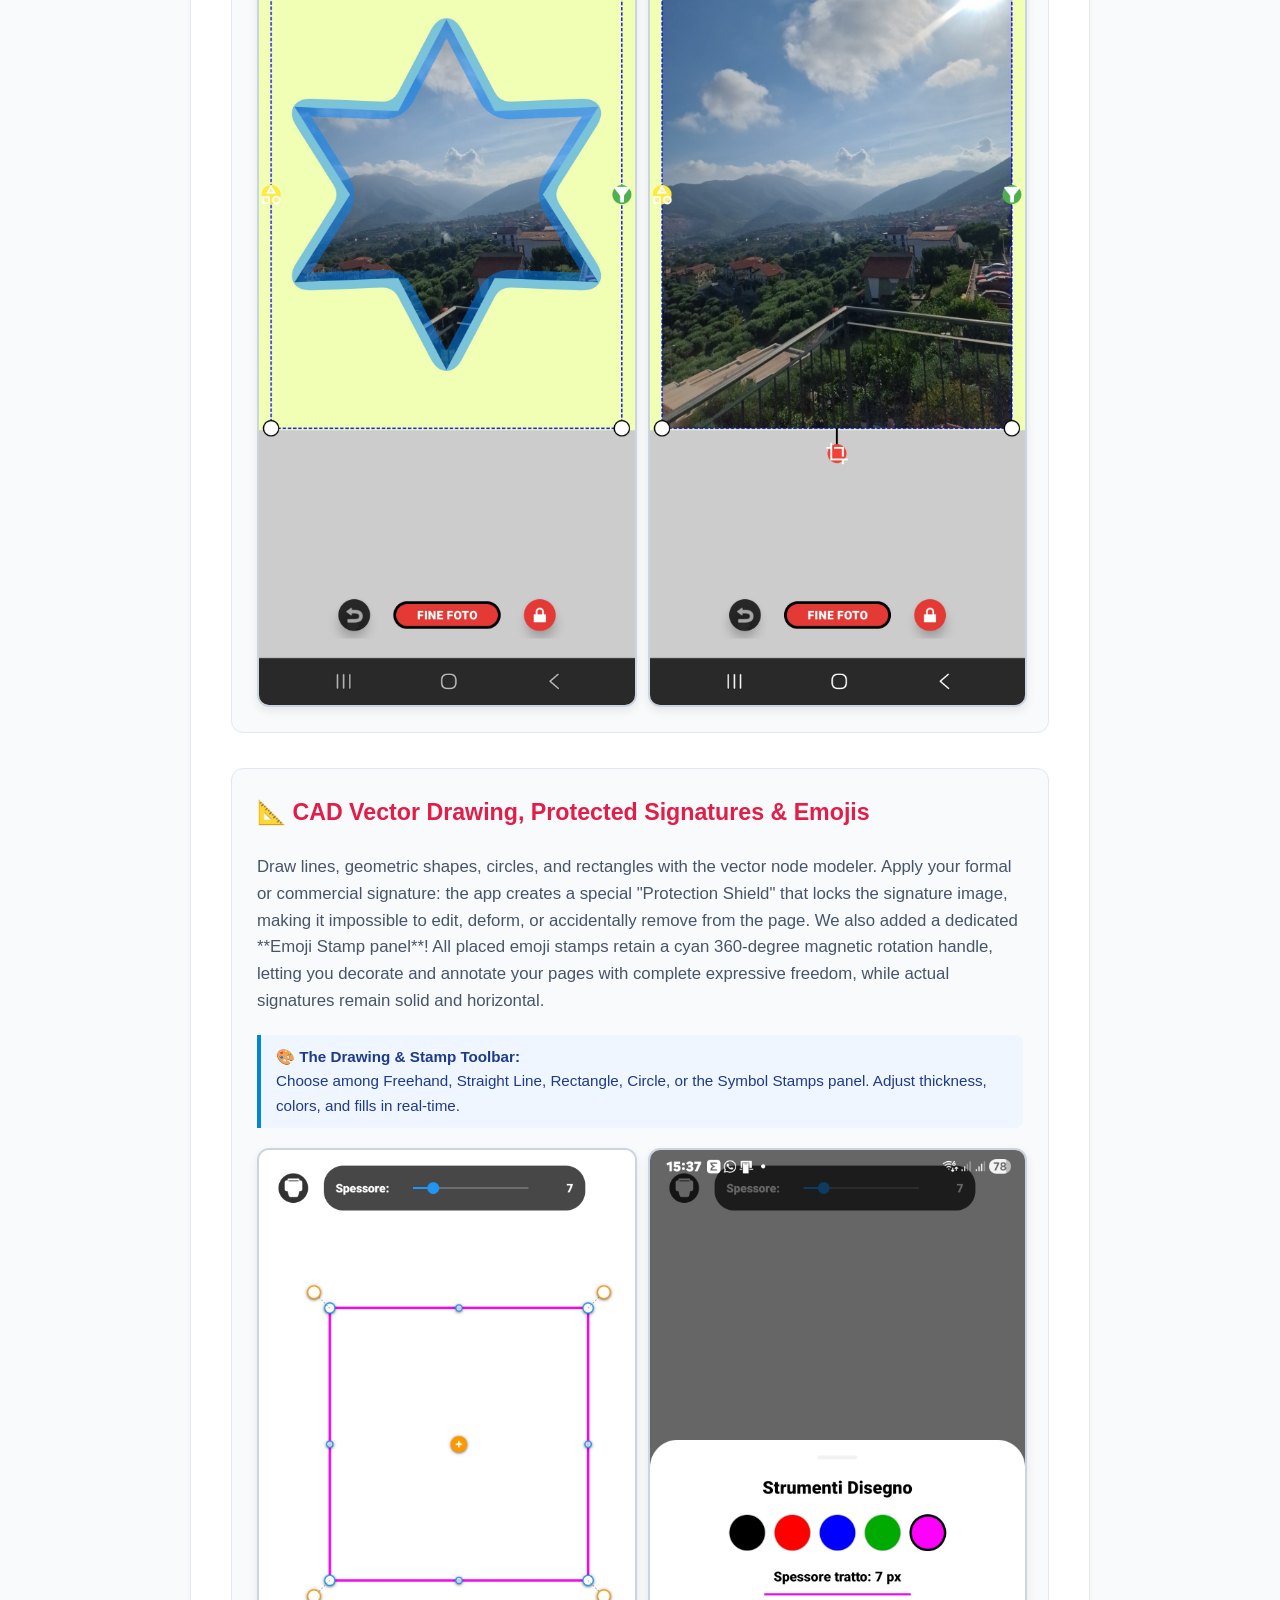
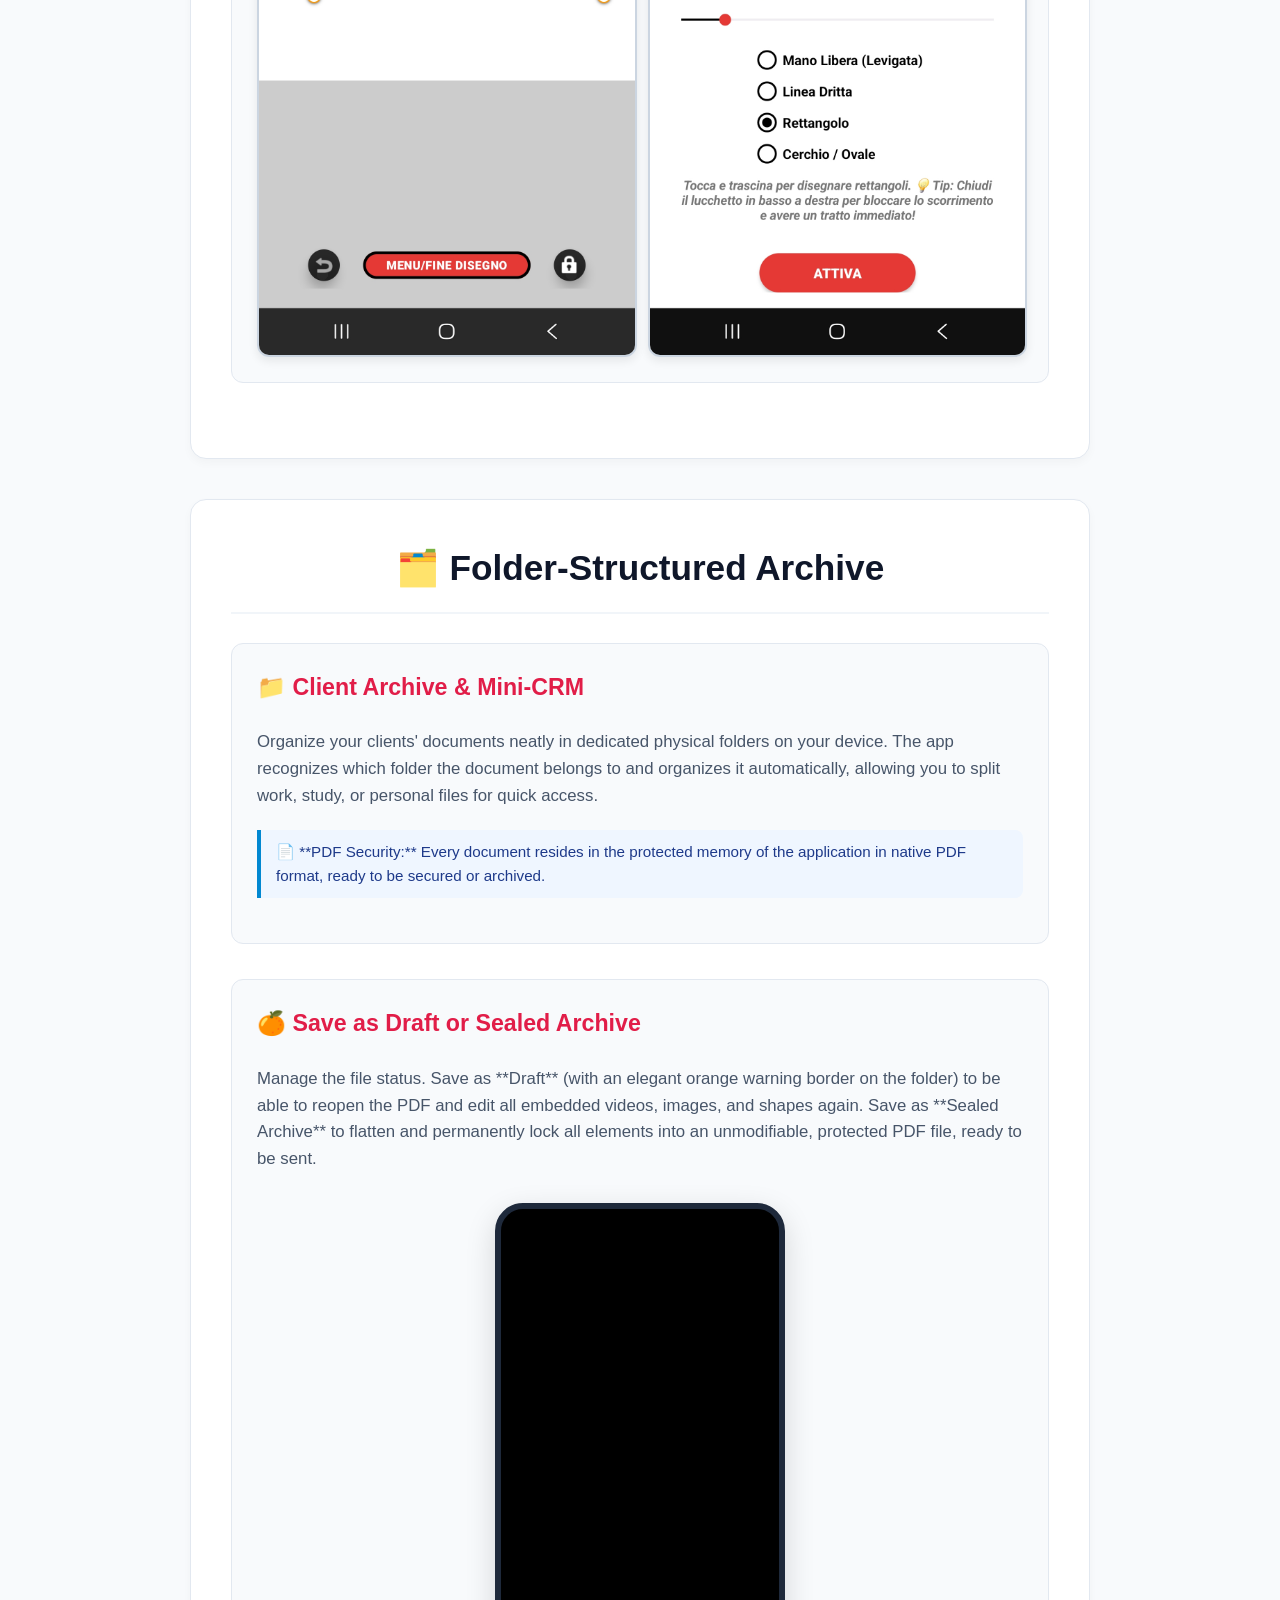
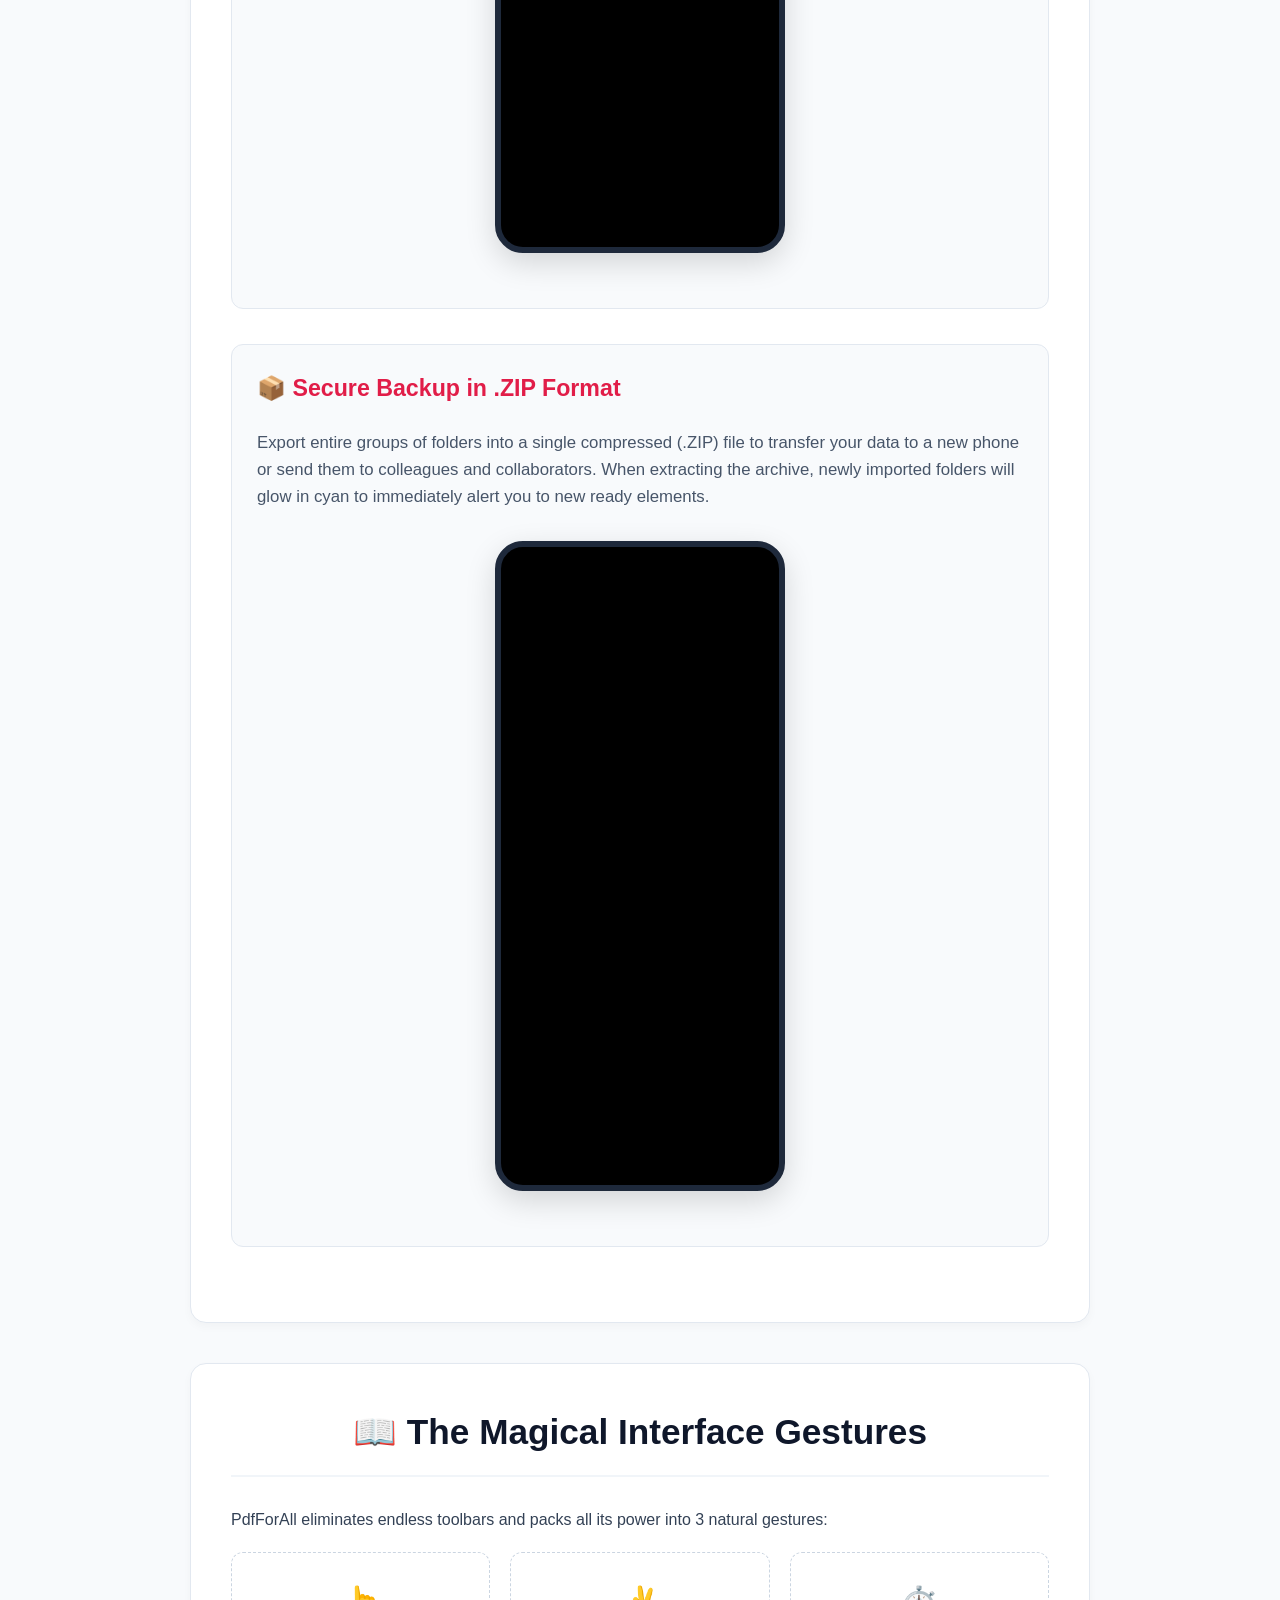
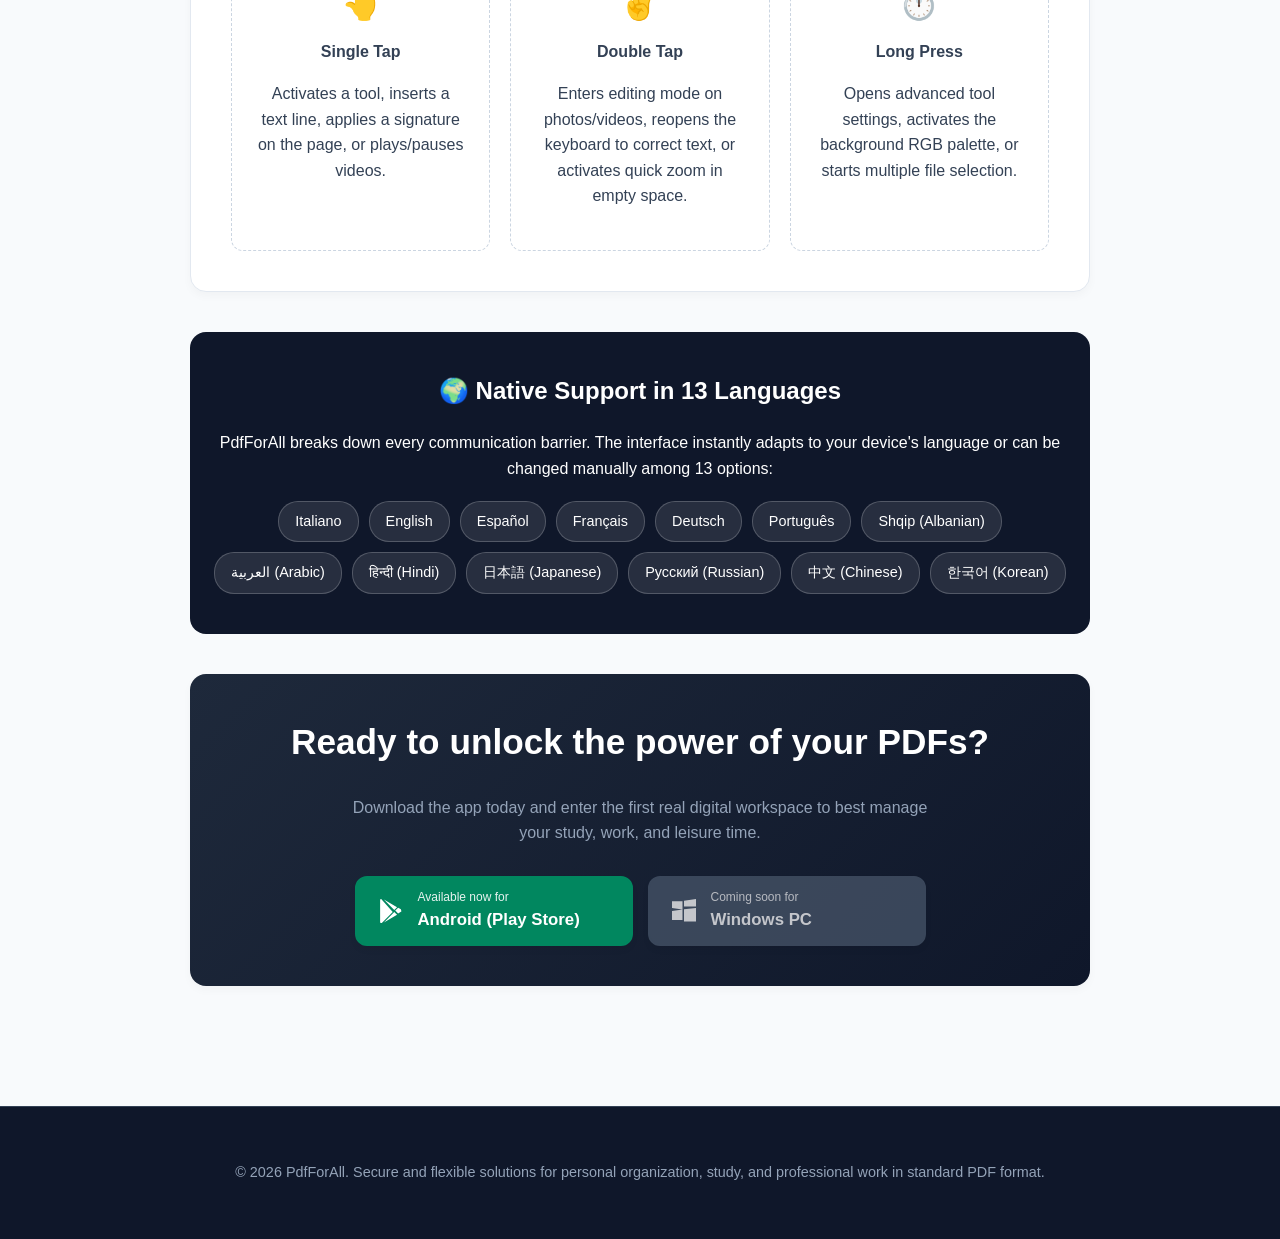
==== commit bd361700: "Remove visits counter from footer section Removed the secure visits counter section from the footer." ====
--- a/index_en.html
+++ b/index_en.html
@@ -1,6 +1,17 @@
 <!DOCTYPE html>
 <html lang="en">
 <head>
+
+    <!-- Google tag (gtag.js) -->
+<script async src="https://www.googletagmanager.com/gtag/js?id=G-X79KJXG5M3"></script>
+<script>
+  window.dataLayer = window.dataLayer || [];
+  function gtag(){dataLayer.push(arguments);}
+  gtag('js', new Date());
+
+  gtag('config', 'G-X79KJXG5M3');
+</script>
+    
     <meta charset="UTF-8">
     <meta name="viewport" content="width=device-width, initial-scale=1.0">
     <title>PdfForAll - Your office in your pocket</title>
@@ -693,44 +704,34 @@
     <!-- 📌 FOOTER SECTION WITH SECURE VISITS COUNTER -->
     <footer>
         <p>&copy; 2026 PdfForAll. Secure and flexible solutions for personal organization, study, and professional work in standard PDF format.</p>
-        
-        <!-- SECURE VISITS COUNTER -->
-        <div class="counter-wrapper">
-            <span>👁️ Visits to the site:</span>
-            <span id="visit-count">...</span>
-        </div>
+       
     </footer>
 
-    <!-- 📌 SECURE VISITS COUNTER JAVASCRIPT CONNECTING TO V2 API -->
+  <!-- Script sicuro per contatore senza immagini rotte -->
     <script>
-        // Function to update the visual counter text on the screen
         function updateCounter(value) {
             document.getElementById('visit-count').innerText = value;
         }
 
-        // Call the CounterAPI V2 public, secure, and non-CORS endpoint in the background!
-        fetch('https://api.counterapi.dev/v2/czmiei/pdfforall/up')
+        // Usiamo il CounterAPI V2 pubblico, configurato con lo slug ufficiale del tuo Workspace!
+        fetch('https://api.counterapi.dev/v2/sergio-pratos-team-5203/pdfforall/up')
             .then(response => {
-                // If the response is not OK, throw an error to trigger the local fallback
-                if (!response.ok) throw new Error('API network response error');
+                if (!response.ok) throw new Error('API error');
                 return response.json();
             })
             .then(data => {
-                // Extract the actual visit count from the V2 JSON response
+                // Nella versione v2 il server restituisce il conteggio sotto la chiave "value" o "count"
                 let count = data.value || data.count || 1;
                 updateCounter(count);
-                // Save the updated count locally for future fallback use
+                // Salva localmente per eventuali fallback futuri
                 localStorage.setItem('visitCount', count);
             })
-            .catch((error) => {
-                // If the API server is down, retrieve the count stored on the user's machine
-                // If it's the user's very first visit, initialize the count from your record of 169 visits!
+            .catch(() => {
+                // Se l'API fallisce, usa il valore in localStorage o incrementa in locale partendo da 169
                 let localCount = parseInt(localStorage.getItem('visitCount') || '169');
                 localCount++;
-                // Save and display the incremented local count
                 localStorage.setItem('visitCount', localCount);
                 updateCounter(localCount);
-                console.log("Using local fallback counter due to network congestion:", error);
             });
     </script>
 
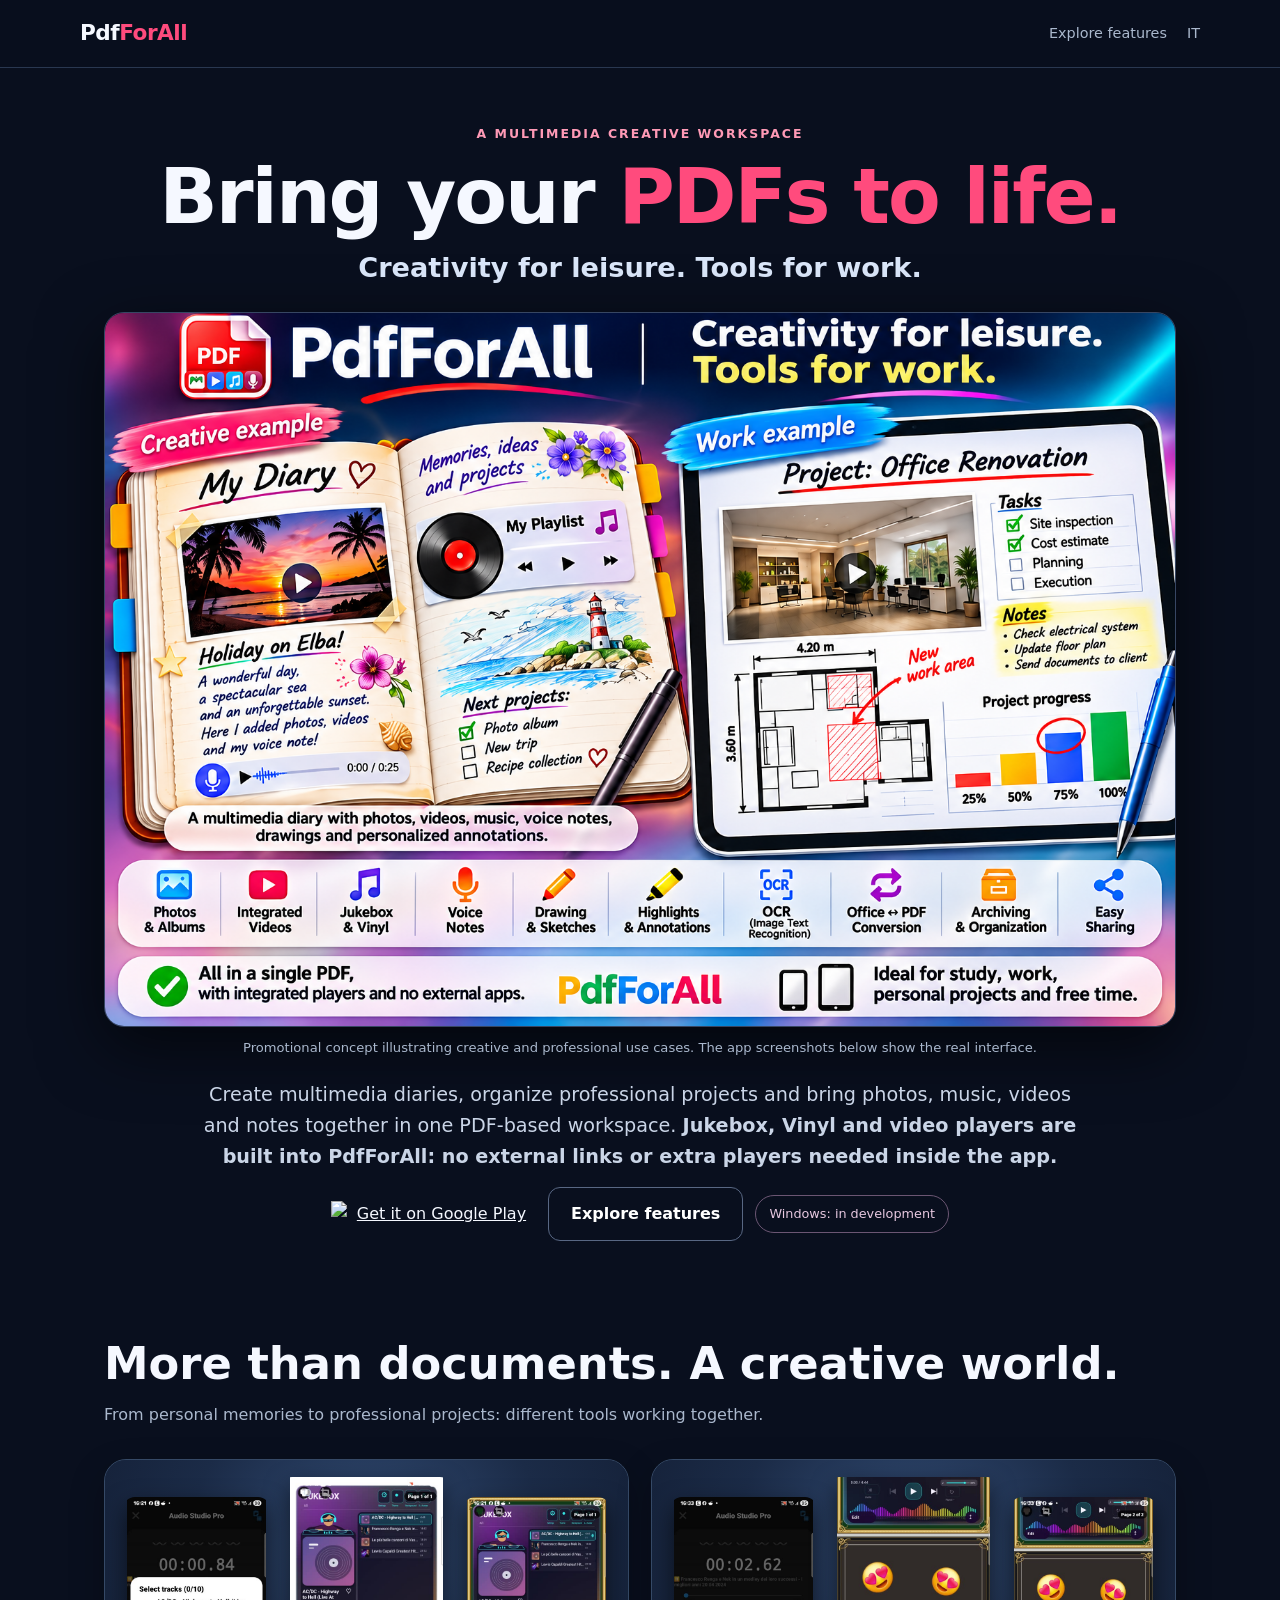
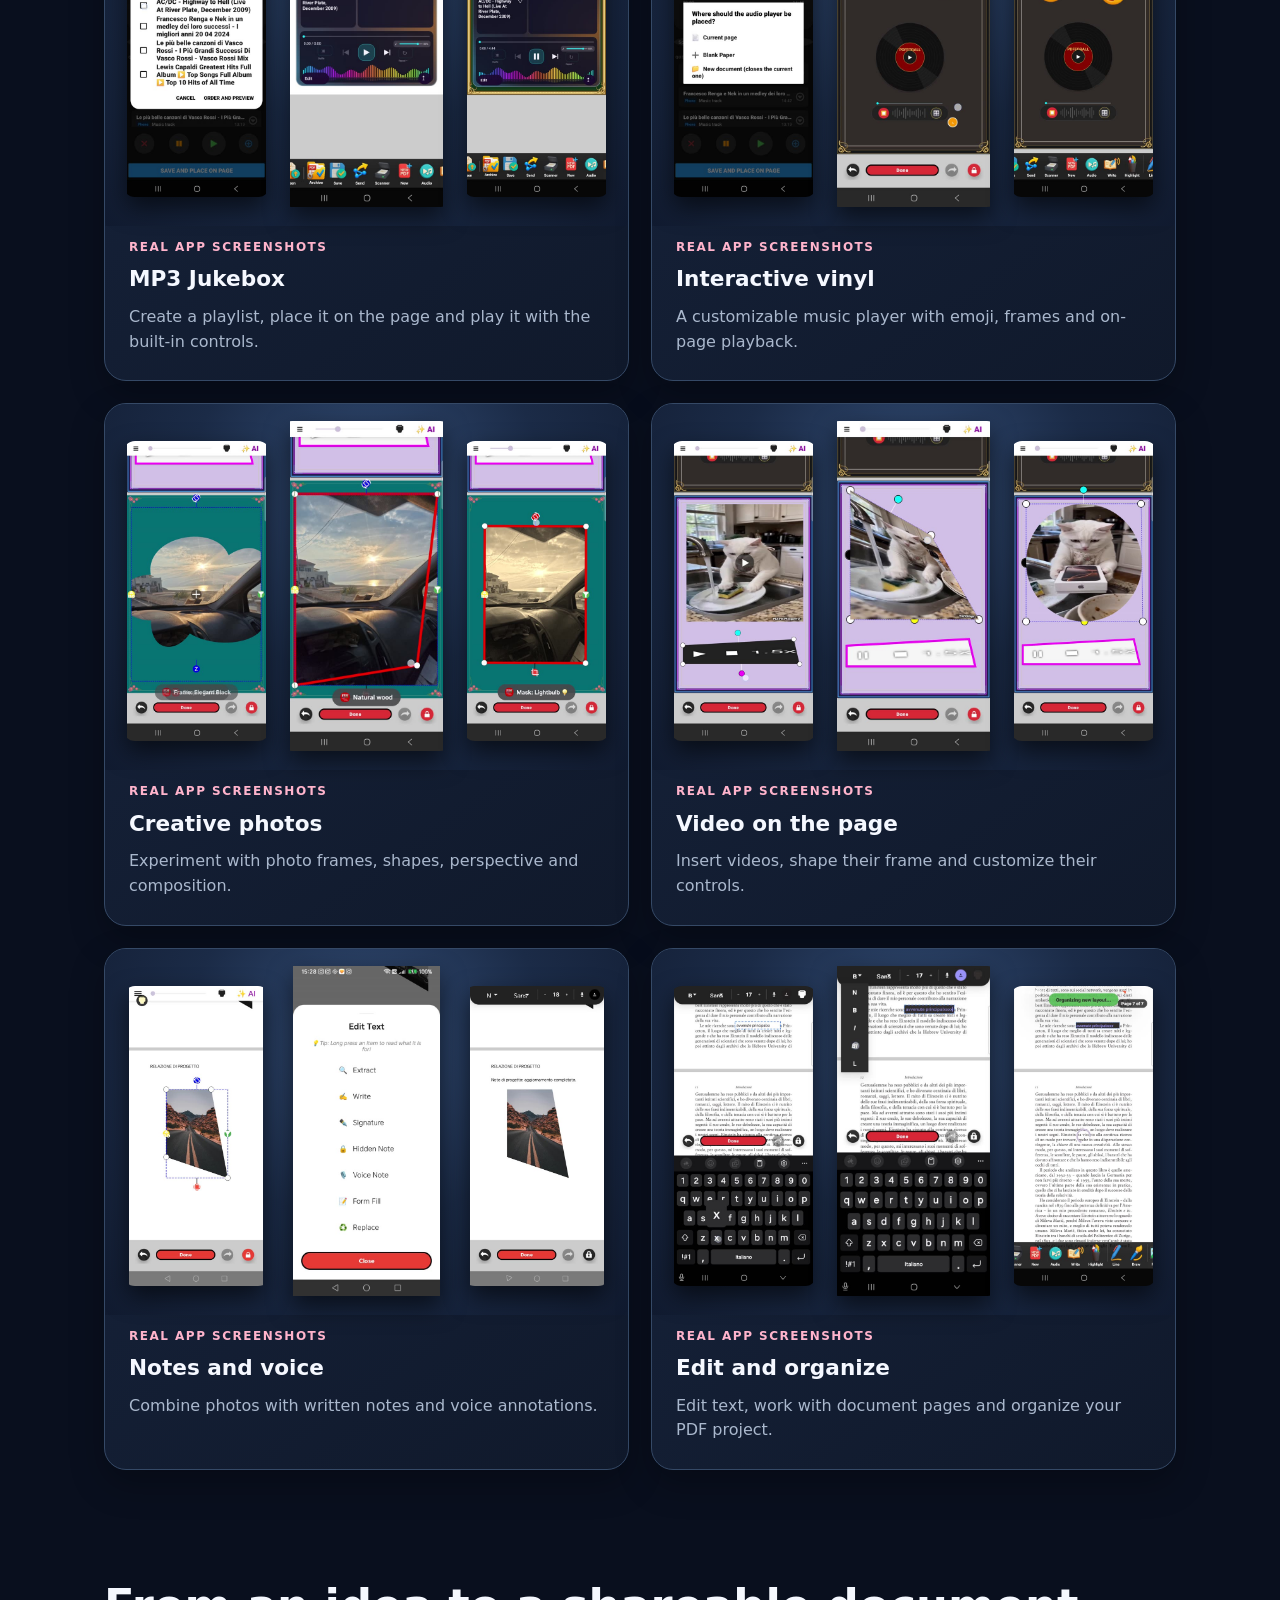
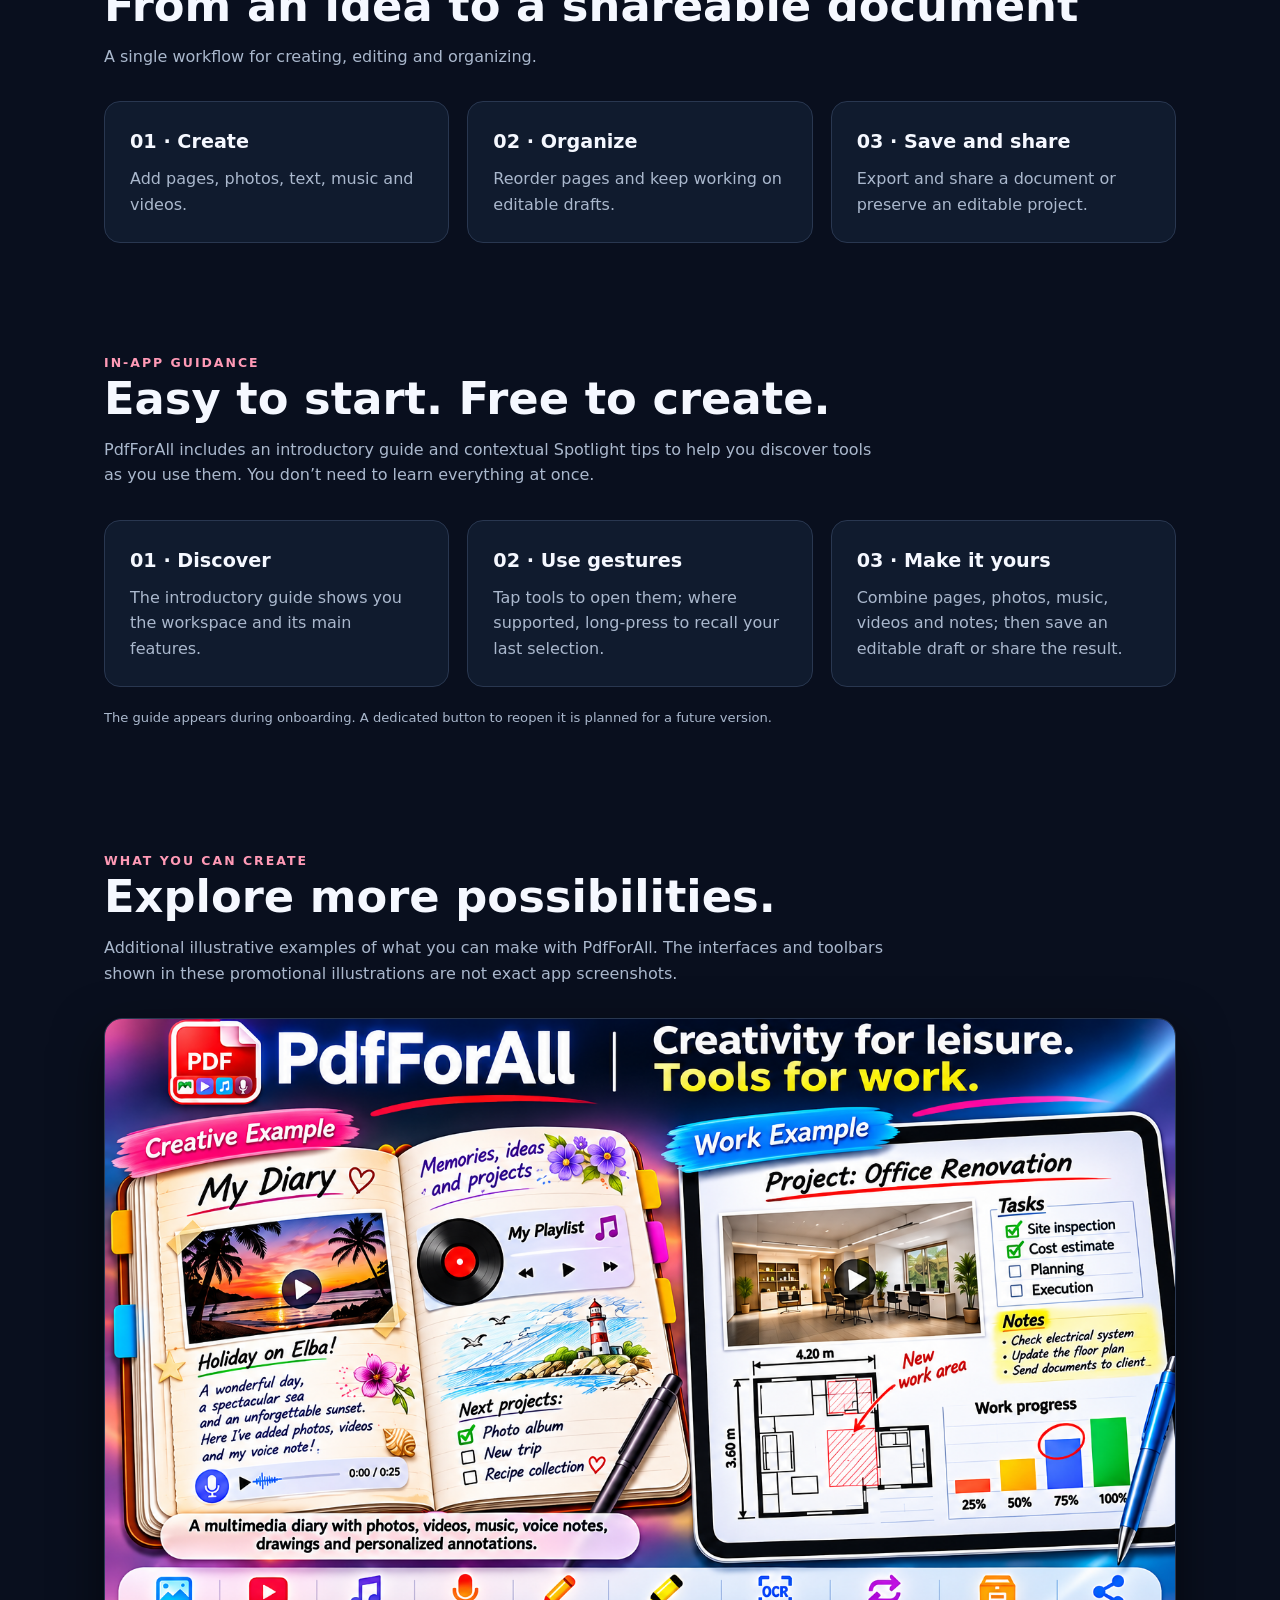
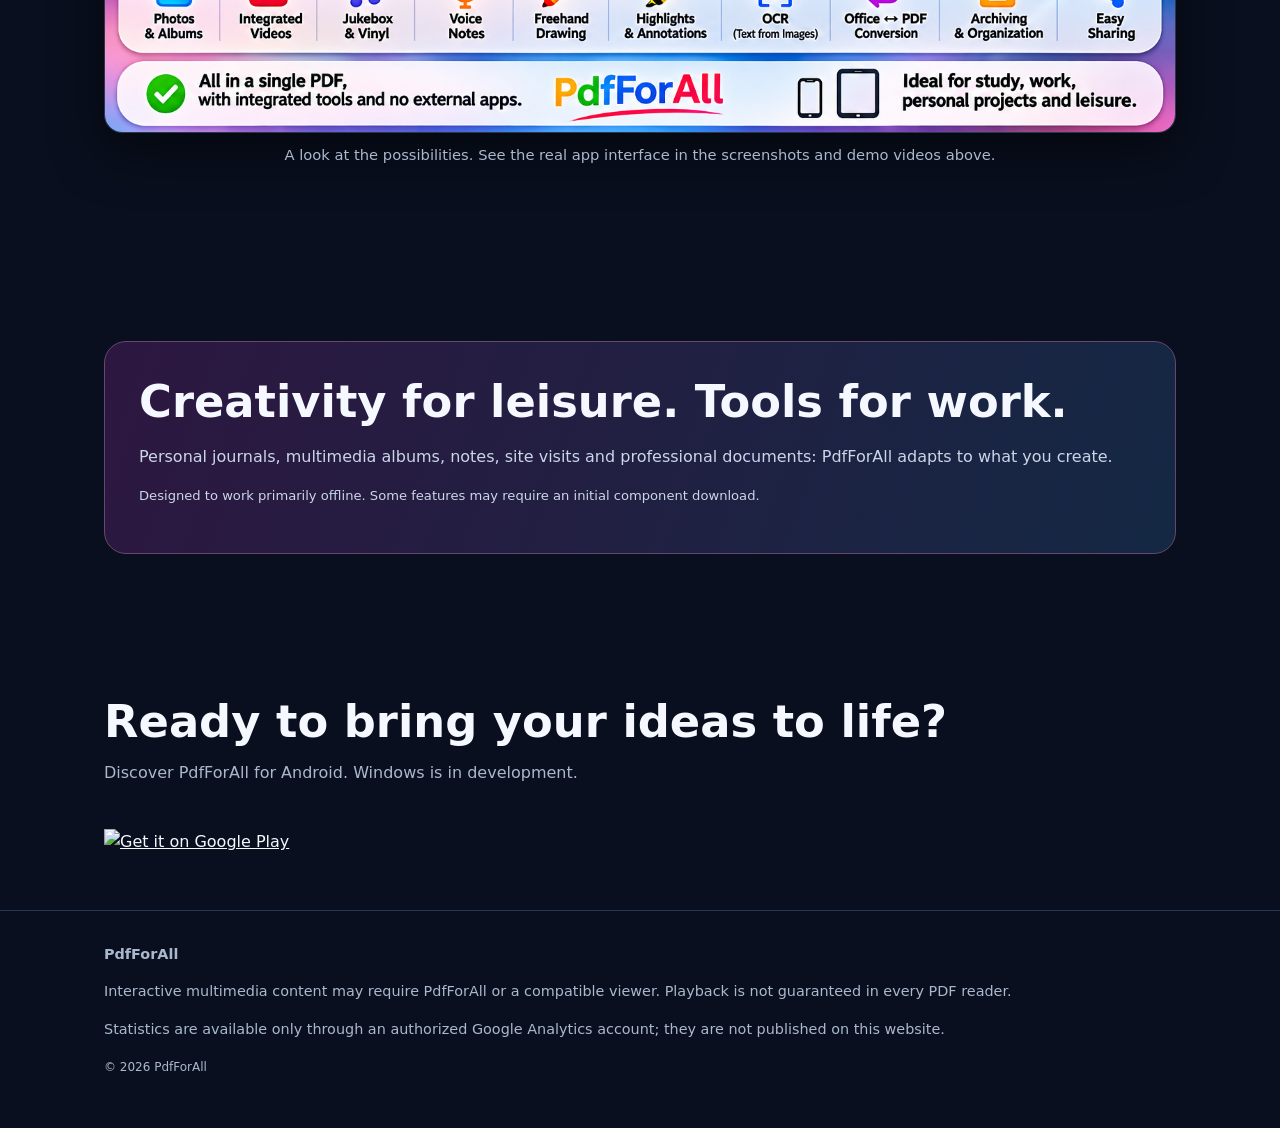
==== commit 87f7e138: "Update PdfForAll website - Creative Multimedia 2.5" ====
--- a/index_en.html
+++ b/index_en.html
@@ -1,739 +1,17 @@
-<!DOCTYPE html>
-<html lang="en">
-<head>
+<!doctype html><html lang="en"><head><meta charset="utf-8"><meta name="viewport" content="width=device-width,initial-scale=1"><meta name="description" content="Create and share multimedia PDFs with photos, videos, music and built-in players in PdfForAll."><title>PdfForAll — Bring your PDFs to life.</title><link rel="alternate" hreflang="it" href="index.html"><link rel="alternate" hreflang="en" href="index_en.html"><style>
+:root{color-scheme:dark;--bg:#090f1e;--surface:#141e32;--muted:#aab8cd;--accent:#ff4b7d;--line:#293750}*{box-sizing:border-box}html{scroll-behavior:smooth}body{margin:0;background:var(--bg);color:#f5f8ff;font:16px/1.6 system-ui,-apple-system,Segoe UI,sans-serif}a{color:inherit}header{display:flex;justify-content:space-between;align-items:center;padding:16px max(5%,calc((100% - 1120px)/2));border-bottom:1px solid var(--line);position:sticky;top:0;background:#090f1ef2;z-index:5;backdrop-filter:blur(12px)}.logo{font-size:1.35rem;font-weight:850;letter-spacing:-.5px}.logo span{color:var(--accent)}nav{display:flex;gap:20px;align-items:center}nav a{text-decoration:none;font-size:.9rem;color:var(--muted)}nav a:hover{color:white}.wrap{max-width:1120px;margin:auto;padding:0 24px}.hero{padding:86px 0 56px;display:grid;grid-template-columns:1.2fr .8fr;gap:45px;align-items:center}.eyebrow{color:#ff9ab6;font-size:.78rem;font-weight:800;text-transform:uppercase;letter-spacing:2px}h1{font-size:clamp(2.6rem,6vw,5rem);line-height:1.08;letter-spacing:-2px;margin:14px 0 24px}h1 em{font-style:normal;color:var(--accent)}.lead{color:#cad5e7;font-size:1.2rem;max-width:620px}.btn{display:inline-block;text-decoration:none;background:var(--accent);color:#190816;font-weight:800;border-radius:12px;padding:13px 22px;margin:12px 10px 0 0}.play-badge{display:inline-flex;vertical-align:middle;margin:12px 10px 0 0;align-items:center}.play-badge img{display:block;width:205px;max-width:100%;height:auto}.btn.secondary{background:transparent;color:white;border:1px solid #586783}.hero-media{position:relative;display:flex;gap:12px;align-items:center;justify-content:center}.hero-media img{width:45%;max-height:450px;object-fit:contain;border-radius:18px;box-shadow:0 16px 40px #0009}.hero-media img:nth-child(2){transform:translateY(30px)}section{padding:55px 0}.guide-note{margin-top:20px}h2{font-size:clamp(1.9rem,4vw,2.8rem);line-height:1.15;margin:0 0 12px}.sub{color:var(--muted);max-width:780px;margin:0 0 32px}.cards{display:grid;grid-template-columns:repeat(3,minmax(0,1fr));gap:18px}.card{background:var(--surface);border:1px solid var(--line);border-radius:18px;overflow:hidden}.card img{width:100%;height:270px;object-fit:contain;background:#1e2638}.card .copy{padding:22px}.card h3{margin:0 0 8px;font-size:1.25rem}.card p{margin:0;color:var(--muted)}.steps{display:grid;grid-template-columns:repeat(3,1fr);gap:18px}.step{background:#101b2e;padding:25px;border-radius:16px;border:1px solid var(--line)}.step strong{display:block;font-size:1.2rem;margin-bottom:8px}.step p{color:var(--muted);margin:0}.band{background:linear-gradient(110deg,#2d1741,#142844);border:1px solid #66476d;border-radius:22px;padding:34px;margin:32px 0}.band p{color:#cbd6e8}.foot{border-top:1px solid var(--line);padding:32px 0 50px;color:var(--muted);font-size:.9rem}.foot a{color:#cdd9f1}.pill{display:inline-block;border:1px solid #6b5673;color:#e7c8e0;border-radius:999px;padding:5px 12px;font-size:.8rem;margin-top:12px}.small{font-size:.82rem;color:var(--muted)}@media(max-width:760px){.hero{grid-template-columns:1fr;padding-top:48px}.cards,.steps{grid-template-columns:1fr}nav{gap:12px}nav a.navhide{display:none}.hero-media img{max-height:320px}.card img{height:310px}}
+.showcase-figure{margin:24px 0 32px}.showcase-figure img{width:100%;height:auto;display:block;border-radius:18px;border:1px solid var(--line);box-shadow:0 18px 50px #0008}.showcase-figure figcaption{color:var(--muted);font-size:.92rem;margin-top:10px;text-align:center}
+.hero-featured{display:flex;flex-direction:column;align-items:stretch;gap:22px;padding:56px 0 42px}.hero-intro{text-align:center}.hero-intro h1{margin:12px 0 8px}.hero-kicker{font-size:clamp(1.15rem,2.6vw,1.7rem);font-weight:750;color:#dbe7fa;margin:0}.hero-banner{margin:0}.hero-banner img{display:block;width:100%;height:auto;border-radius:20px;box-shadow:0 20px 65px #0009;border:1px solid #374663}.hero-banner figcaption{font-size:.82rem;color:var(--muted);text-align:center;margin-top:10px}.hero-actions{text-align:center;max-width:960px;margin:0 auto}.hero-actions .lead{max-width:900px;margin:0 auto}.hero-buttons{display:flex;justify-content:center;align-items:center;flex-wrap:wrap;gap:12px;margin-top:15px}.hero-buttons .btn,.hero-buttons .play-badge,.hero-buttons .pill{margin:0}.hero-buttons .pill{padding:8px 13px}@media(max-width:760px){.hero-featured{padding-top:34px;gap:16px}.hero-banner img{border-radius:12px}.hero-buttons{flex-direction:column}.hero-kicker{line-height:1.35}}
 
-    <!-- Google tag (gtag.js) -->
-<script async src="https://www.googletagmanager.com/gtag/js?id=G-X79KJXG5M3"></script>
-<script>
-  window.dataLayer = window.dataLayer || [];
-  function gtag(){dataLayer.push(arguments);}
-  gtag('js', new Date());
-
-  gtag('config', 'G-X79KJXG5M3');
-</script>
-    
-    <meta charset="UTF-8">
-    <meta name="viewport" content="width=device-width, initial-scale=1.0">
-    <title>PdfForAll - Your office in your pocket</title>
-    <style>
-        /* 🎨 1. BRAND COLOR VARIABLES */
-        :root {
-            --primary-color: #e11d48; /* Brand Red */
-            --google-play-green: #01875f; /* Classic official Google Play Green */
-            --blue-accent: #0288d1;   /* Accent Blue */
-            --dark-color: #0f172a;
-            --bg-color: #f8fafc;
-            --text-color: #334155;
-        }
-
-        /* 🎨 2. GENERAL BODY STYLES */
-        body {
-            font-family: -apple-system, BlinkMacSystemFont, "Segoe UI", Roboto, Helvetica, Arial, sans-serif;
-            margin: 0;
-            padding: 0;
-            background-color: var(--bg-color);
-            color: var(--text-color);
-            line-height: 1.6;
-        }
-
-        /* 🎨 3. HEADER STYLES */
-        header {
-            background-color: #fff;
-            padding: 15px 20px;
-            box-shadow: 0 2px 4px rgba(0,0,0,0.05);
-            border-bottom: 3px solid var(--primary-color);
-            display: flex;
-            justify-content: space-between;
-            align-items: center;
-        }
-
-        .logo-title {
-            margin: 0;
-            font-size: 1.5em;
-            color: var(--dark-color);
-            font-weight: 800;
-        }
-
-        .lang-switcher {
-            font-size: 0.95em;
-            font-weight: 600;
-        }
-
-        .lang-switcher a {
-            text-decoration: none;
-            color: #64748b;
-            padding: 4px 8px;
-            transition: color 0.2s ease;
-        }
-
-        .lang-switcher a.active {
-            color: var(--primary-color);
-            border-bottom: 2px solid var(--primary-color);
-        }
-
-        .lang-switcher a:hover:not(.active) {
-            color: var(--dark-color);
-        }
-
-        .container {
-            max-width: 900px;
-            margin: 0 auto;
-            padding: 20px;
-        }
-
-        /* 🎨 4. HERO SECTION STYLES */
-        .hero {
-            text-align: center;
-            padding: 50px 20px 20px 20px;
-        }
-
-        .hero h1 {
-            color: var(--primary-color); 
-            font-size: 3em;
-            margin-bottom: 15px;
-            font-weight: 900;
-            letter-spacing: -1px;
-        }
-
-        .hero .subtitle {
-            font-size: 1.25em;
-            color: #475569;
-            max-width: 800px;
-            margin: 0 auto 20px auto;
-            font-weight: 500;
-            text-align: justify;
-        }
-
-        .badge-secure {
-            display: inline-block;
-            background-color: #dcfce7;
-            color: #15803d;
-            padding: 6px 16px;
-            border-radius: 20px;
-            font-weight: 700;
-            font-size: 0.9em;
-            margin-bottom: 20px;
-            border: 1px solid #bbf7d0;
-        }
-
-        /* 🎨 5. DOWNLOAD BUTTONS WITH SVG BADGES */
-        .download-container {
-            display: flex;
-            justify-content: center;
-            gap: 15px;
-            flex-wrap: wrap;
-            margin: 30px 0;
-        }
-
-        .download-btn {
-            display: inline-flex;
-            align-items: center;
-            gap: 15px;
-            background-color: var(--dark-color);
-            color: #fff;
-            text-decoration: none;
-            padding: 10px 22px;
-            border-radius: 12px;
-            font-weight: 700;
-            transition: transform 0.2s ease, background-color 0.2s ease;
-            border: 2px solid rgba(255, 255, 255, 0.1);
-            text-align: left;
-            min-width: 230px;
-            box-shadow: 0 4px 6px rgba(0,0,0,0.05);
-        }
-
-        .download-btn:hover:not(.disabled) {
-            transform: translateY(-2px);
-            box-shadow: 0 6px 12px rgba(0,0,0,0.1);
-        }
-
-        .download-btn.android {
-            background-color: var(--google-play-green); 
-            border-color: var(--google-play-green);
-        }
-
-        .download-btn.android:hover {
-            background-color: #016f4e; 
-        }
-
-        .download-btn.windows {
-            background-color: #1e293b;
-            border-color: #475569;
-            opacity: 0.75;
-            cursor: not-allowed;
-        }
-
-        .download-btn svg {
-            flex-shrink: 0;
-        }
-
-        .download-btn .btn-subtitle {
-            font-size: 0.75em;
-            font-weight: 400;
-            display: block;
-            color: rgba(255, 255, 255, 0.9);
-        }
-
-        .download-btn .btn-title {
-            font-size: 1.05em;
-            display: block;
-        }
-
-        /* 🎨 6. VIRTUAL SMARTPHONE MOCKUP STYLES */
-        .smartphone-mockup {
-            max-width: 290px;
-            margin: 30px auto;
-        }
-
-        .smartphone-screen {
-            position: relative;
-            padding-bottom: 220%; 
-            height: 0;
-            overflow: hidden;
-            border-radius: 28px;
-            box-shadow: 0 10px 30px rgba(0,0,0,0.15);
-            border: 6px solid #1e293b;
-            background-color: #000;
-        }
-
-        .smartphone-screen iframe {
-            position: absolute;
-            top: 0;
-            left: 0;
-            width: 100%;
-            height: 100%;
-            border: 0;
-        }
-
-        /* 🎨 7. FEATURE CARDS AND SECTION STYLES */
-        .feature-section {
-            background: #fff;
-            padding: 40px;
-            border-radius: 16px;
-            margin-bottom: 40px;
-            box-shadow: 0 4px 10px rgba(0,0,0,0.03);
-            border: 1px solid #e2e8f0;
-        }
-
-        .feature-section h2 {
-            color: var(--dark-color);
-            font-size: 2.2em;
-            margin-top: 0;
-            border-bottom: 2px solid #f1f5f9;
-            padding-bottom: 15px;
-            text-align: center;
-            font-weight: 800;
-        }
-
-        .feature-block {
-            background: #f8fafc;
-            padding: 25px;
-            border-radius: 12px;
-            margin-bottom: 35px;
-            border: 1px solid #e2e8f0;
-        }
-
-        .feature-block h3 {
-            margin-top: 0;
-            color: var(--primary-color);
-            font-size: 1.45em;
-            display: flex;
-            align-items: center;
-            gap: 10px;
-        }
-
-        .feature-block p {
-            font-size: 1.05em;
-            color: #475569;
-            margin-bottom: 20px;
-        }
-
-        .pdf-guarantee {
-            background-color: #eff6ff;
-            border-left: 4px solid var(--blue-accent);
-            padding: 10px 15px;
-            font-size: 0.95em;
-            color: #1e3a8a;
-            border-radius: 0 8px 8px 0;
-            margin-bottom: 20px;
-            font-weight: 500;
-        }
-
-        /* 🎨 8. TENTACLES LEGEND STYLES */
-        .tentacles-legend {
-            background: #fff;
-            padding: 15px;
-            border-radius: 8px;
-            border: 1px solid #e2e8f0;
-            margin: 20px 0;
-        }
-
-        .tentacles-legend h4 {
-            margin: 0 0 10px 0;
-            color: var(--dark-color);
-            font-size: 1.1em;
-        }
-
-        .tentacles-legend ul {
-            list-style: none;
-            padding: 0;
-            margin: 0;
-        }
-
-        .tentacles-legend li {
-            font-size: 0.95em;
-            margin-bottom: 8px;
-            display: flex;
-            align-items: center;
-        }
-
-        .dot {
-            display: inline-block;
-            width: 14px;
-            height: 14px;
-            border-radius: 50%;
-            margin-right: 10px;
-            flex-shrink: 0;
-            border: 1px solid rgba(0,0,0,0.15);
-        }
-        .dot.yellow { background-color: #facc15; }
-        .dot.red { background-color: #ef4444; }
-        .dot.green { background-color: #22c55e; }
-        .dot.blue { background-color: #3b82f6; }
-        .dot.cyan { background-color: #06b6d4; }
-        .dot.black { background-color: #000000; }
-        .dot.white { background-color: #ffffff; border: 1px solid #cbd5e1; }
-
-        .screenshot-grid {
-            display: grid;
-            grid-template-columns: repeat(auto-fit, minmax(200px, 1fr));
-            gap: 15px;
-            margin-top: 20px;
-        }
-
-        .screenshot-grid img {
-            width: 100%;
-            border-radius: 12px;
-            box-shadow: 0 4px 10px rgba(0,0,0,0.08);
-            border: 2px solid #cbd5e1;
-            transition: transform 0.2s ease;
-        }
-
-        .screenshot-grid img:hover {
-            transform: scale(1.02);
-        }
-
-        /* 🎨 9. MAGICAL INTERFACE GESTURES GRID */
-        .gestures-list {
-            display: grid;
-            grid-template-columns: repeat(auto-fit, minmax(240px, 1fr));
-            gap: 20px;
-            margin-top: 20px;
-        }
-
-        .gesture-item {
-            background: #fff;
-            padding: 25px;
-            border-radius: 12px;
-            border: 1px dashed #cbd5e1;
-            text-align: center;
-        }
-
-        .gesture-icon {
-            font-size: 2em;
-            margin-bottom: 10px;
-            display: block;
-        }
-
-        /* 🎨 10. NATIVE LANGUAGES BOX STYLES */
-        .languages-box {
-            text-align: center;
-            background: var(--dark-color);
-            color: #fff;
-            padding: 40px 20px;
-            border-radius: 16px;
-            margin-top: 40px;
-        }
-
-        .languages-box h2 {
-            color: #fff;
-            margin-top: 0;
-        }
-
-        .languages-list {
-            display: flex;
-            flex-wrap: wrap;
-            justify-content: center;
-            gap: 10px;
-            margin-top: 20px;
-        }
-
-        .lang-tag {
-            background: rgba(255, 255, 255, 0.1);
-            padding: 8px 16px;
-            border-radius: 20px;
-            font-size: 0.9em;
-            border: 1px solid rgba(255, 255, 255, 0.2);
-        }
-
-        /* 🎨 11. SECURE VISITS COUNTER STYLES */
-        .counter-wrapper {
-            margin-top: 20px;
-            font-size: 1em;
-            font-weight: 700;
-            color: var(--primary-color);
-            display: flex;
-            justify-content: center;
-            align-items: center;
-            gap: 8px;
-            background-color: rgba(255,255,255,0.05);
-            padding: 10px 20px;
-            border-radius: 30px;
-            display: inline-flex;
-            border: 1px solid rgba(255,255,255,0.1);
-        }
-
-        footer {
-            background-color: var(--dark-color);
-            color: #94a3b8;
-            text-align: center;
-            padding: 40px 20px;
-            margin-top: 60px;
-            font-size: 0.9em;
-            border-top: 1px solid #334155;
-        }
-    </style>
-</head>
-<body>
-
-    <!-- 📌 HEADER SECTION WITH LANGUAGE SWITCHER -->
-    <header>
-        <span class="logo-title">PdfForAll</span>
-        <div class="lang-switcher">
-            <a href="index.html">IT</a> | 
-            <a href="index_en.html" class="active">EN</a>
-        </div>
-    </header>
-
-    <div class="container">
-        
-        <!-- 📌 SECTION 1: HERO INTRODUCTION & DOWNLOADS -->
-        <section class="hero">
-            <span class="badge-secure">🔒 Secure & 100% Compatible PDF Standard</span>
-            <h1>PdfForAll: Your office in your pocket.</h1>
-            <p class="subtitle">
-                PdfForAll is not your average read-only or partial editing app. It is a highly advanced suite that natively supports **all standard PDF annotations** (freehand drawings, notes, forms, and highlights). It introduces unique features like importing and **converting text, Word, and Excel files to PDF offline**, advanced form and table filling, and incorporating **perspectively flattened Photo Albums** and **Interactive MP4 Videos** perfectly fused onto the page.
-            </p>
-
-            <div class="download-container">
-                <!-- GOOGLE PLAY STORE BADGE -->
-                <a href="https://play.google.com/store/apps/details?id=com.sergio73.pdfforall" target="_blank" class="download-btn android">
-                    <svg xmlns="http://www.w3.org/2000/svg" viewBox="0 0 512 512" width="24" height="24">
-                        <path d="M325.3 234.3L104.6 13l280.8 161.2-60.1 60.1zM47 0C34 0 24 10 24 23v466c0 13 10 23 23 23 7 0 13-3 18-7l228-228L47 0zm421 218l-60-34-62 62 62 62 60-34c14-8 14-23 0-32zM385.4 337.8L104.6 499l220.7-220.7 60.1 59.5z" fill="#fff"/>
-                    </svg>
-                    <div>
-                        <span class="btn-subtitle">Available now for</span>
-                        <span class="btn-title">Android (Play Store)</span>
-                    </div>
-                </a>
-                
-                <!-- WINDOWS STORE BADGE (COMING SOON) -->
-                <div class="download-btn windows disabled">
-                    <svg xmlns="http://www.w3.org/2000/svg" viewBox="0 0 512 512" width="24" height="24">
-                        <path d="M0 256l224-31v224H0V256zm256-35.4L512 192v288H256V220.6zM0 48h224v177L0 194V48zm256-11.8L512 0v160H256V36.2z" fill="#fff"/>
-                    </svg>
-                    <div>
-                        <span class="btn-subtitle">Coming soon for</span>
-                        <span class="btn-title">Windows PC</span>
-                    </div>
-                </div>
-            </div>
-        </section>
-
-        <!-- Smartphone Mockup containing the Presentation Video from YouTube -->
-        <div class="smartphone-mockup">
-            <div class="smartphone-screen">
-                <iframe 
-                    src="https://www.youtube.com/embed/fb3d8sxlC_g" 
-                    title="PdfForAll Presentation" 
-                    allowfullscreen>
-                </iframe>
-            </div>
-        </div>
-
-        <!-- 📌 SECTION 2: REVOLUTIONARY TOOLS & FEATURES -->
-        <section class="feature-section">
-            <h2>🛠️ Revolutionary Tools</h2>
-
-            <!-- UNIVERSAL OFFLINE CONVERTER -->
-            <div class="feature-block" style="border-left: 4px solid var(--primary-color);">
-                <h3>🔄 Universal Converter (Read and Convert Word, Excel, TXT)</h3>
-                <p>Don't have a starting PDF file? From today, you can read any office format directly in your pocket. Thanks to the **built-in offline universal converter**, you can instantly import and convert plain text (.txt), Word (.doc, .docx), and Excel (.xls, .xlsx) files into clean, standard A4 PDF pages. The entire process happens offline on your device, ensuring privacy and security without needing an internet connection.</p>
-                <div class="pdf-guarantee">📄 **PDF Security:** Converted files are immediately ready to be filled, signed, secured, or annotated directly inside the application.</div>
-            </div>
-
-            <!-- SMART FORM FILLING -->
-            <div class="feature-block" style="border-left: 4px solid var(--primary-color);">
-                <h3>📝 Smart Form Filling (Precision Form Filling)</h3>
-                <p>Filling and completing a form has never been so smooth and clean. The app analyzes the page and automatically sets left-alignment by calculating the actual minimum margin. If you write in a table, the app detects the row number and inserts automatic dot paddings to maintain alignment. Furthermore, it recognizes if there is a blank space on the left of a line and automatically injects a [ ] checkbox.</p>
-                <div class="pdf-guarantee">📄 **Surgical Saving (PDFBox):** When you click APPLY, the system only erases modified characters using a micro white rectangle and writes over them with a 1.55f scale in Courier Bold. This keeps original background grids, black tables, and logos 100% intact!</div>
-            </div>
-            
-            <!-- MP4 VIDEOS ON PDF & SERVIDEOPLAYER ENGINE -->
-            <div class="feature-block">
-                <h3>🎥 The Magic of Videos on PDF & "SerVideoPlayer" Engine</h3>
-                <p>A static photo is not enough to explain a concept? **Paste a real video onto the page!** PdfForAll lets you embed interactive MP4 videos directly onto the pages of your document. Thanks to the exclusive built-in **SerVideoPlayer** engine, playback is smooth, vector, and native: you can control the track, resize, rotate, and even change the playback speed of the video directly on the PDF.</p>
-                
-                <div class="tentacles-legend">
-                    <h4>🕹️ The "VideoTentacles" Controls:</h4>
-                    <ul>
-                        <li><span class="dot black"></span> <strong>Black Dot:</strong> Single click to show/hide the player remote control; double click to hide it.</li>
-                        <li><span class="dot yellow"></span> <strong>Yellow Dot:</strong> Instantly changes the crop mask of the video shape.</li>
-                        <li><span class="dot cyan"></span> <strong>Cyan Dot:</strong> Resize and rotate the video with total freedom on the page.</li>
-                        <li><span class="dot white"></span> <strong>White Dots:</strong> Modeling and perspective deformation tools for the video.</li>
-                        <li>🪣 <strong>Paint Bucket (Toolbar):</strong> Quick click to open the horizontal toolbar; long press to open the Android Palette to change the frame color.</li>
-                        <li>📏 <strong>Thickness:</strong> The slider adjusts the final border thickness of the video.</li>
-                    </ul>
-                </div>
-
-                <div class="screenshot-grid">
-                    <img src="video_ovale.png" onerror="this.src='https://via.placeholder.com/300x600?text=Video+Ovale+Inclinato'" alt="Screenshot Video Ovale">
-                    <img src="video_rettangolo.png" onerror="this.src='https://via.placeholder.com/300x600?text=Video+Rettangolare'" alt="Screenshot Video Rettangolare">
-                </div>
-            </div>
-
-            <!-- TEXT EDITING, WHITEOUT & OCR EXTRACTION -->
-            <div class="feature-block">
-                <h3>✍️ Text Editing, "Whiteout" & OCR Text Extraction</h3>
-                <p>Edit, correct, and insert text with millimeter precision. If you need to correct a scanned document, the Sostituzione (Replacement) feature analyzes the paper color, creates an invisible "virtual whiteout" mask, and lets you write over it. With the exclusive **OCR Extraction feature**, the app analyzes the image and lets you select the scanned text to copy to your clipboard, share, or read aloud.</p>
-                
-                <div class="pdf-guarantee">
-                    <strong>🖋️ How the Writing Toolbar Works:</strong><br>
-                    • **Upper Editing Bar:** Choose font family (e.g. Sans Serif), set font size (e.g. 22pt), manage colors, styles, and alignment.<br>
-                    • **Page Choice:** Choose the ideal paper type for your notes: Blank, Lined, Squared, or Drawing sheet.<br>
-                    • **Save & Security:** Click DONE WRITING to confirm and use the Lock icon to freeze elements and protect text from accidental movement.<br>
-                </div>
-
-                <div class="screenshot-grid" style="grid-template-columns: repeat(auto-fit, minmax(180px, 1fr));">
-                    <img src="scrittura_testo.png" onerror="this.src='https://via.placeholder.com/300x600?text=Toolbar+Scrittura+Righe'" alt="Screenshot Scrittura Text">
-                    <img src="nuovo_documento.png" onerror="this.src='https://via.placeholder.com/300x600?text=Wizard+Nuovo+Documento'" alt="Screenshot Nuovo Documento">
-                    <img src="ocr_estrai_testo.png" onerror="this.src='https://via.placeholder.com/300x600?text=Estrai+Testo+OCR'" alt="Screenshot Estrai Text OCR">
-                </div>
-            </div>
-
-            <!-- MULTI-PAGE SMART SCANNER -->
-            <div class="feature-block">
-                <h3>🔍 The Smart Scanner (Multi-Page Scan)</h3>
-                <p>Acquire any text or paper document with your camera. Thanks to Google ML Kit AI algorithms, the app removes shadows, straightens folds, and cleans the background. It supports **Multi-Page Scanning** of multiple pages at once and lets you **attach them to existing pages** in your PDF file.</p>
-                <div class="pdf-guarantee">📄 **PDF Security:** Every scan is generated directly in high-definition PDF format. You can reorder pages and save them as an editable draft at any time.</div>
-                
-                <!-- Scanner Demo Video -->
-                <div class="smartphone-mockup">
-                    <div class="smartphone-screen">
-                        <iframe 
-                            src="https://www.youtube.com/embed/vBtMCwPNx1c" 
-                            title="PdfForAll Scanner Demo" 
-                            allowfullscreen>
-                        </iframe>
-                    </div>
-                </div>
-            </div>
-
-            <!-- PERSPECTIVE PHOTOGRAPHY & SECURE ALBUMS -->
-            <div class="feature-block">
-                <h3>📸 Perspective Photography & Secure Albums</h3>
-                <p>Create professional photo albums on your document. Take a photo from any angle and use the Perspective Cropper to straighten it on the page optimally. Rotate images using the Magnetic Rotation Tentacle with snap-to-angle at 0/90/180 degrees, or crop them into geometric or creative shapes.</p>
-                <div class="pdf-guarantee">📄 **PDF Security:** Images are embedded directly into the body of the PDF as protected data, preventing them from moving or detaching when the file is opened on other devices.</div>
-                
-                <div class="tentacles-legend">
-                    <h4>🕹️ The "PhotoTentacles" Controls:</h4>
-                    <ul>
-                        <li><span class="dot yellow"></span> <strong>Yellow Dot:</strong> Each click changes the border/frame style of the photo.</li>
-                        <li><span class="dot red"></span> <strong>Red Dot:</strong> Activates the perspective cropping of the image.</li>
-                        <li><span class="dot green"></span> <strong>Green Dot:</strong> Applies real-time graphic filters (Black & White, Sepia, etc.).</li>
-                        <li><span class="dot blue"></span> <strong>Blue Dot:</strong> Rotates and resizes the image with magnetic guides.</li>
-                        <li><span class="dot white"></span> <strong>White Dots:</strong> Allow perspective modeling and deformation of the photo.</li>
-                        <li>🎨 <strong>Thickness & Palette:</strong> Adjust border thickness with the slider and choose the perfect color using the built-in palette.</li>
-                    </ul>
-                </div>
-
-                <div class="screenshot-grid">
-                    <img src="foto_stella.png" onerror="this.src='https://via.placeholder.com/300x600?text=Esempio+Foto+a+Stella'" alt="Screenshot Foto Stella">
-                    <img src="foto_paesaggio.png" onerror="this.src='https://via.placeholder.com/300x600?text=Esempio+Foto+Paesaggio'" alt="Screenshot Foto Paesaggio">
-                </div>
-            </div>
-
-            <!-- CAD DRAWING, SIGNATURES & EMOJI STAMPS -->
-            <div class="feature-block">
-                <h3>📐 CAD Vector Drawing, Protected Signatures & Emojis</h3>
-                <p>Draw lines, geometric shapes, circles, and rectangles with the vector node modeler. Apply your formal or commercial signature: the app creates a special "Protection Shield" that locks the signature image, making it impossible to edit, deform, or accidentally remove from the page. We also added a dedicated **Emoji Stamp panel**! All placed emoji stamps retain a cyan 360-degree magnetic rotation handle, letting you decorate and annotate your pages with complete expressive freedom, while actual signatures remain solid and horizontal.</p>
-                
-                <div class="pdf-guarantee">
-                    <strong>🎨 The Drawing & Stamp Toolbar:</strong><br>
-                    Choose among Freehand, Straight Line, Rectangle, Circle, or the Symbol Stamps panel. Adjust thickness, colors, and fills in real-time.
-                </div>
-
-                <div class="screenshot-grid">
-                    <img src="disegno_vettoriale.png" onerror="this.src='https://via.placeholder.com/300x600?text=Disegno+Vettoriale+CAD'" alt="Screenshot Disegno Vettoriale">
-                    <img src="strumenti_disegno.png" onerror="this.src='https://via.placeholder.com/300x600?text=Menu+Strumenti+Disegno'" alt="Screenshot Strumenti Disegno">
-                </div>
-            </div>
-
-        </section>
-
-        <!-- 📌 SECTION 3: FOLDER MANAGEMENT & BACKUPS -->
-        <section class="feature-section">
-            <h2>🗂️ Folder-Structured Archive</h2>
-            
-            <div class="feature-block">
-                <h3>📁 Client Archive & Mini-CRM</h3>
-                <p>Organize your clients' documents neatly in dedicated physical folders on your device. The app recognizes which folder the document belongs to and organizes it automatically, allowing you to split work, study, or personal files for quick access.</p>
-                <div class="pdf-guarantee">📄 **PDF Security:** Every document resides in the protected memory of the application in native PDF format, ready to be secured or archived.</div>
-            </div>
-
-            <div class="feature-block">
-                <h3>🍊 Save as Draft or Sealed Archive</h3>
-                <p>Manage the file status. Save as **Draft** (with an elegant orange warning border on the folder) to be able to reopen the PDF and edit all embedded videos, images, and shapes again. Save as **Sealed Archive** to flatten and permanently lock all elements into an unmodifiable, protected PDF file, ready to be sent.</p>
-                
-                <!-- Archive Demo Video -->
-                <div class="smartphone-mockup">
-                    <div class="smartphone-screen">
-                        <iframe 
-                            src="https://www.youtube.com/embed/FRAInieVwxk" 
-                            title="PdfForAll Archive Demo" 
-                            allowfullscreen>
-                        </iframe>
-                    </div>
-                </div>
-            </div>
-
-            <div class="feature-block">
-                <h3>📦 Secure Backup in .ZIP Format</h3>
-                <p>Export entire groups of folders into a single compressed (.ZIP) file to transfer your data to a new phone or send them to colleagues and collaborators. When extracting the archive, newly imported folders will glow in cyan to immediately alert you to new ready elements.</p>
-                
-                <!-- Backup Demo Video -->
-                <div class="smartphone-mockup">
-                    <div class="smartphone-screen">
-                        <iframe 
-                            src="https://www.youtube.com/embed/yRAaTlD4cQk" 
-                            title="PdfForAll Backup Demo" 
-                            allowfullscreen>
-                        </iframe>
-                    </div>
-                </div>
-            </div>
-        </section>
-
-        <!-- 📌 SECTION 4: MAGICAL GESTURES GUIDE -->
-        <section class="feature-section">
-            <h2>📖 The Magical Interface Gestures</h2>
-            <p>PdfForAll eliminates endless toolbars and packs all its power into 3 natural gestures:</p>
-            
-            <div class="gestures-list">
-                <div class="gesture-item">
-                    <span class="gesture-icon">👆</span>
-                    <strong>Single Tap</strong>
-                    <p>Activates a tool, inserts a text line, applies a signature on the page, or plays/pauses videos.</p>
-                </div>
-                <div class="gesture-item">
-                    <span class="gesture-icon">✌️</span>
-                    <strong>Double Tap</strong>
-                    <p>Enters editing mode on photos/videos, reopens the keyboard to correct text, or activates quick zoom in empty space.</p>
-                </div>
-                <div class="gesture-item">
-                    <span class="gesture-icon">⏱️</span>
-                    <strong>Long Press</strong>
-                    <p>Opens advanced tool settings, activates the background RGB palette, or starts multiple file selection.</p>
-                </div>
-            </div>
-        </section>
-
-        <!-- 📌 SECTION 5: SYSTEM LANGUAGES -->
-        <section class="languages-box">
-            <h2>🌍 Native Support in 13 Languages</h2>
-            <p>PdfForAll breaks down every communication barrier. The interface instantly adapts to your device's language or can be changed manually among 13 options:</p>
-            <div class="languages-list">
-                <span class="lang-tag">Italiano</span>
-                <span class="lang-tag">English</span>
-                <span class="lang-tag">Español</span>
-                <span class="lang-tag">Français</span>
-                <span class="lang-tag">Deutsch</span>
-                <span class="lang-tag">Português</span>
-                <span class="lang-tag">Shqip (Albanian)</span>
-                <span class="lang-tag">العربية (Arabic)</span>
-                <span class="lang-tag">हिन्दी (Hindi)</span>
-                <span class="lang-tag">日本語 (Japanese)</span>
-                <span class="lang-tag">Русский (Russian)</span>
-                <span class="lang-tag">中文 (Chinese)</span>
-                <span class="lang-tag">한국어 (Korean)</span>
-            </div>
-        </section>
-
-        <!-- 📌 SECTION 6: CALL TO ACTION -->
-        <section class="feature-section" style="text-align: center; background: linear-gradient(135deg, #1e293b 0%, #0f172a 100%); color: #fff; border: none; margin-top: 40px;">
-            <h2 style="color: #fff; border: none; margin-bottom: 10px;">Ready to unlock the power of your PDFs?</h2>
-            <p style="color: #94a3b8; max-width: 600px; margin: 0 auto 30px auto;">Download the app today and enter the first real digital workspace to best manage your study, work, and leisure time.</p>
-            
-            <div class="download-container" style="margin: 0;">
-                <!-- GOOGLE PLAY STORE BADGE -->
-                <a href="https://play.google.com/store/apps/details?id=com.sergio73.pdfforall" target="_blank" class="download-btn android">
-                    <svg xmlns="http://www.w3.org/2000/svg" viewBox="0 0 512 512" width="24" height="24">
-                        <path d="M325.3 234.3L104.6 13l280.8 161.2-60.1 60.1zM47 0C34 0 24 10 24 23v466c0 13 10 23 23 23 7 0 13-3 18-7l228-228L47 0zm421 218l-60-34-62 62 62 62 60-34c14-8 14-23 0-32zM385.4 337.8L104.6 499l220.7-220.7 60.1 59.5z" fill="#fff"/>
-                    </svg>
-                    <div>
-                        <span class="btn-subtitle">Available now for</span>
-                        <span class="btn-title">Android (Play Store)</span>
-                    </div>
-                </a>
-                
-                <!-- WINDOWS STORE BADGE (COMING SOON) -->
-                <div class="download-btn windows disabled" style="background-color: #475569;">
-                    <svg xmlns="http://www.w3.org/2000/svg" viewBox="0 0 512 512" width="24" height="24">
-                        <path d="M0 256l224-31v224H0V256zm256-35.4L512 192v288H256V220.6zM0 48h224v177L0 194V48zm256-11.8L512 0v160H256V36.2z" fill="#fff"/>
-                    </svg>
-                    <div>
-                        <span class="btn-subtitle">Coming soon for</span>
-                        <span class="btn-title">Windows PC</span>
-                    </div>
-                </div>
-            </div>
-        </section>
-
-    </div>
-
-    <!-- 📌 FOOTER SECTION WITH SECURE VISITS COUNTER -->
-    <footer>
-        <p>&copy; 2026 PdfForAll. Secure and flexible solutions for personal organization, study, and professional work in standard PDF format.</p>
-       
-    </footer>
-
-  <!-- Script sicuro per contatore senza immagini rotte -->
-    <script>
-        function updateCounter(value) {
-            document.getElementById('visit-count').innerText = value;
-        }
-
-        // Usiamo il CounterAPI V2 pubblico, configurato con lo slug ufficiale del tuo Workspace!
-        fetch('https://api.counterapi.dev/v2/sergio-pratos-team-5203/pdfforall/up')
-            .then(response => {
-                if (!response.ok) throw new Error('API error');
-                return response.json();
-            })
-            .then(data => {
-                // Nella versione v2 il server restituisce il conteggio sotto la chiave "value" o "count"
-                let count = data.value || data.count || 1;
-                updateCounter(count);
-                // Salva localmente per eventuali fallback futuri
-                localStorage.setItem('visitCount', count);
-            })
-            .catch(() => {
-                // Se l'API fallisce, usa il valore in localStorage o incrementa in locale partendo da 169
-                let localCount = parseInt(localStorage.getItem('visitCount') || '169');
-                localCount++;
-                localStorage.setItem('visitCount', localCount);
-                updateCounter(localCount);
-            });
-    </script>
-
-</body>
-</html>
+/* Showcase: real screen sequences, not tiny isolated thumbnails */
+.cards{display:grid;grid-template-columns:repeat(2,minmax(0,1fr));gap:22px}
+.card{background:linear-gradient(145deg,#17243d,#10192b);border:1px solid #354966;border-radius:22px;overflow:hidden;box-shadow:0 14px 34px #0004;transition:transform .2s,border-color .2s}
+.card:hover{transform:translateY(-3px);border-color:#ff6993}
+.card .shot-gallery{display:grid;grid-template-columns:1fr 1.18fr 1fr;align-items:center;justify-items:center;gap:10px;padding:22px 18px 14px;min-height:330px;background:radial-gradient(ellipse at 50% 25%,#334d76 0%,#1b2b47 48%,#111b30 100%)}
+.card .shot-gallery img{display:block;width:100%;max-width:156px;height:300px;object-fit:contain;border-radius:12px;filter:drop-shadow(0 10px 12px #0009);background:transparent}
+.card .shot-gallery img:nth-child(2){height:330px;max-width:172px;transform:translateY(-5px)}
+.card .copy{padding:12px 24px 26px}.card .copy h3{font-size:1.35rem}.card .copy p{font-size:1rem;line-height:1.55}
+.card .micro{color:#ffb4cc;font-size:.75rem;letter-spacing:1.5px;text-transform:uppercase;font-weight:800;margin-bottom:5px}
+@media(max-width:850px){.cards{grid-template-columns:1fr}.card .shot-gallery{min-height:300px}.card .shot-gallery img{height:270px}.card .shot-gallery img:nth-child(2){height:300px}}
+@media(max-width:420px){.card .shot-gallery{gap:4px;padding:14px 8px;min-height:245px}.card .shot-gallery img{height:225px}.card .shot-gallery img:nth-child(2){height:245px}.card .copy{padding:12px 18px 22px}}
+</style></head><body><header><a class="logo" href="index_en.html" style="text-decoration:none">Pdf<span>ForAll</span></a><nav><a class="navhide" href="#features">Explore features</a><a href="index.html" lang="it">IT</a></nav></header><main class="wrap"><section class="hero hero-featured" aria-labelledby="hero-title"><div class="hero-intro"><div class="eyebrow">A multimedia creative workspace</div><h1 id="hero-title">Bring your <em>PDFs to life.</em></h1><p class="hero-kicker">Creativity for leisure. Tools for work.</p></div><figure class="hero-banner"><img src="assets/creativita_lavoro_diario_en.png" alt="Illustrated multimedia diary and professional project made with PdfForAll" fetchpriority="high" width="1536" height="1024"><figcaption>Promotional concept illustrating creative and professional use cases. The app screenshots below show the real interface.</figcaption></figure><div class="hero-actions"><p class="lead">Create multimedia diaries, organize professional projects and bring photos, music, videos and notes together in one PDF-based workspace. <strong>Jukebox, Vinyl and video players are built into PdfForAll: no external links or extra players needed inside the app.</strong></p><div class="hero-buttons"><a class="play-badge" href="https://play.google.com/store/apps/details?id=com.sergio73.pdfforall" target="_blank" rel="noopener noreferrer" aria-label="Get it on Google Play"><img src="https://play.google.com/intl/en_us/badges/static/images/badges/en_badge_web_generic.png" alt="Get it on Google Play"></a><a class="btn secondary" href="#features">Explore features</a><span class="pill">Windows: in development</span></div></div></section><section id="features"><h2>More than documents. A creative world.</h2><p class="sub">From personal memories to professional projects: different tools working together.</p><div class="cards"><article class="card"><div class="shot-gallery"><img loading="lazy" src="assets/gallery/jukebox_1.jpg" alt="MP3 Jukebox: screenshot 1 of PdfForAll" width="440" height="943"><img loading="lazy" src="assets/gallery/jukebox_2.jpg" alt="MP3 Jukebox: screenshot 2 of PdfForAll" width="440" height="943"><img loading="lazy" src="assets/gallery/jukebox_3.jpg" alt="MP3 Jukebox: screenshot 3 of PdfForAll" width="440" height="943"></div><div class="copy"><div class="micro">Real app screenshots</div><h3>MP3 Jukebox</h3><p>Create a playlist, place it on the page and play it with the built-in controls.</p></div></article><article class="card"><div class="shot-gallery"><img loading="lazy" src="assets/gallery/vinile_1.jpg" alt="Interactive vinyl: screenshot 1 of PdfForAll" width="440" height="943"><img loading="lazy" src="assets/gallery/vinile_2.jpg" alt="Interactive vinyl: screenshot 2 of PdfForAll" width="440" height="943"><img loading="lazy" src="assets/gallery/vinile_3.jpg" alt="Interactive vinyl: screenshot 3 of PdfForAll" width="440" height="943"></div><div class="copy"><div class="micro">Real app screenshots</div><h3>Interactive vinyl</h3><p>A customizable music player with emoji, frames and on-page playback.</p></div></article><article class="card"><div class="shot-gallery"><img loading="lazy" src="assets/gallery/foto_1.jpg" alt="Creative photos: screenshot 1 of PdfForAll" width="440" height="943"><img loading="lazy" src="assets/gallery/foto_2.jpg" alt="Creative photos: screenshot 2 of PdfForAll" width="440" height="943"><img loading="lazy" src="assets/gallery/foto_3.jpg" alt="Creative photos: screenshot 3 of PdfForAll" width="440" height="943"></div><div class="copy"><div class="micro">Real app screenshots</div><h3>Creative photos</h3><p>Experiment with photo frames, shapes, perspective and composition.</p></div></article><article class="card"><div class="shot-gallery"><img loading="lazy" src="assets/gallery/video_1.jpg" alt="Video on the page: screenshot 1 of PdfForAll" width="440" height="943"><img loading="lazy" src="assets/gallery/video_2.jpg" alt="Video on the page: screenshot 2 of PdfForAll" width="440" height="943"><img loading="lazy" src="assets/gallery/video_3.jpg" alt="Video on the page: screenshot 3 of PdfForAll" width="440" height="943"></div><div class="copy"><div class="micro">Real app screenshots</div><h3>Video on the page</h3><p>Insert videos, shape their frame and customize their controls.</p></div></article><article class="card"><div class="shot-gallery"><img loading="lazy" src="assets/gallery/note_1.jpg" alt="Notes and voice: screenshot 1 of PdfForAll" width="440" height="943"><img loading="lazy" src="assets/gallery/note_2.jpg" alt="Notes and voice: screenshot 2 of PdfForAll" width="440" height="943"><img loading="lazy" src="assets/gallery/note_3.jpg" alt="Notes and voice: screenshot 3 of PdfForAll" width="440" height="943"></div><div class="copy"><div class="micro">Real app screenshots</div><h3>Notes and voice</h3><p>Combine photos with written notes and voice annotations.</p></div></article><article class="card"><div class="shot-gallery"><img loading="lazy" src="assets/gallery/sostituzione_riordina_1.jpg" alt="Edit and organize: screenshot 1 of PdfForAll" width="440" height="943"><img loading="lazy" src="assets/gallery/sostituzione_riordina_2.jpg" alt="Edit and organize: screenshot 2 of PdfForAll" width="440" height="943"><img loading="lazy" src="assets/gallery/sostituzione_riordina_3.jpg" alt="Edit and organize: screenshot 3 of PdfForAll" width="440" height="943"></div><div class="copy"><div class="micro">Real app screenshots</div><h3>Edit and organize</h3><p>Edit text, work with document pages and organize your PDF project.</p></div></article></div></section><section><h2>From an idea to a shareable document</h2><p class="sub">A single workflow for creating, editing and organizing.</p><div class="steps"><div class="step"><strong>01 · Create</strong><p>Add pages, photos, text, music and videos.</p></div><div class="step"><strong>02 · Organize</strong><p>Reorder pages and keep working on editable drafts.</p></div><div class="step"><strong>03 · Save and share</strong><p>Export and share a document or preserve an editable project.</p></div></div></section><section id="guide" aria-labelledby="guide-title"><div class="eyebrow">In-app guidance</div><h2 id="guide-title">Easy to start. Free to create.</h2><p class="sub">PdfForAll includes an introductory guide and contextual Spotlight tips to help you discover tools as you use them. You don’t need to learn everything at once.</p><div class="steps"><div class="step"><strong>01 · Discover</strong><p>The introductory guide shows you the workspace and its main features.</p></div><div class="step"><strong>02 · Use gestures</strong><p>Tap tools to open them; where supported, long-press to recall your last selection.</p></div><div class="step"><strong>03 · Make it yours</strong><p>Combine pages, photos, music, videos and notes; then save an editable draft or share the result.</p></div></div><p class="small guide-note">The guide appears during onboarding. A dedicated button to reopen it is planned for a future version.</p></section><section id="examples" class="showcase"><div class="eyebrow">What you can create</div><h2>Explore more possibilities.</h2><p class="sub">Additional illustrative examples of what you can make with PdfForAll. The interfaces and toolbars shown in these promotional illustrations are not exact app screenshots.</p><figure class="showcase-figure"><img loading="lazy" src="assets/creativita_lavoro_toolbar_en.png" alt="Promotional illustration of PdfForAll creative and professional tools"><figcaption>A look at the possibilities. See the real app interface in the screenshots and demo videos above.</figcaption></figure></section><section><div class="band"><h2>Creativity for leisure. Tools for work.</h2><p>Personal journals, multimedia albums, notes, site visits and professional documents: PdfForAll adapts to what you create.</p><p class="small">Designed to work primarily offline. Some features may require an initial component download.</p></div></section><section><h2>Ready to bring your ideas to life?</h2><p class="sub">Discover PdfForAll for Android. Windows is in development.</p><a class="play-badge" href="https://play.google.com/store/apps/details?id=com.sergio73.pdfforall" target="_blank" rel="noopener noreferrer" aria-label="Get it on Google Play"><img src="https://play.google.com/intl/en_us/badges/static/images/badges/en_badge_web_generic.png" alt="Get it on Google Play"></a></section></main><footer class="foot"><div class="wrap"><strong>PdfForAll</strong><p>Interactive multimedia content may require PdfForAll or a compatible viewer. Playback is not guaranteed in every PDF reader.</p><p>Statistics are available only through an authorized Google Analytics account; they are not published on this website.</p><small>© 2026 PdfForAll</small></div></footer></body></html>
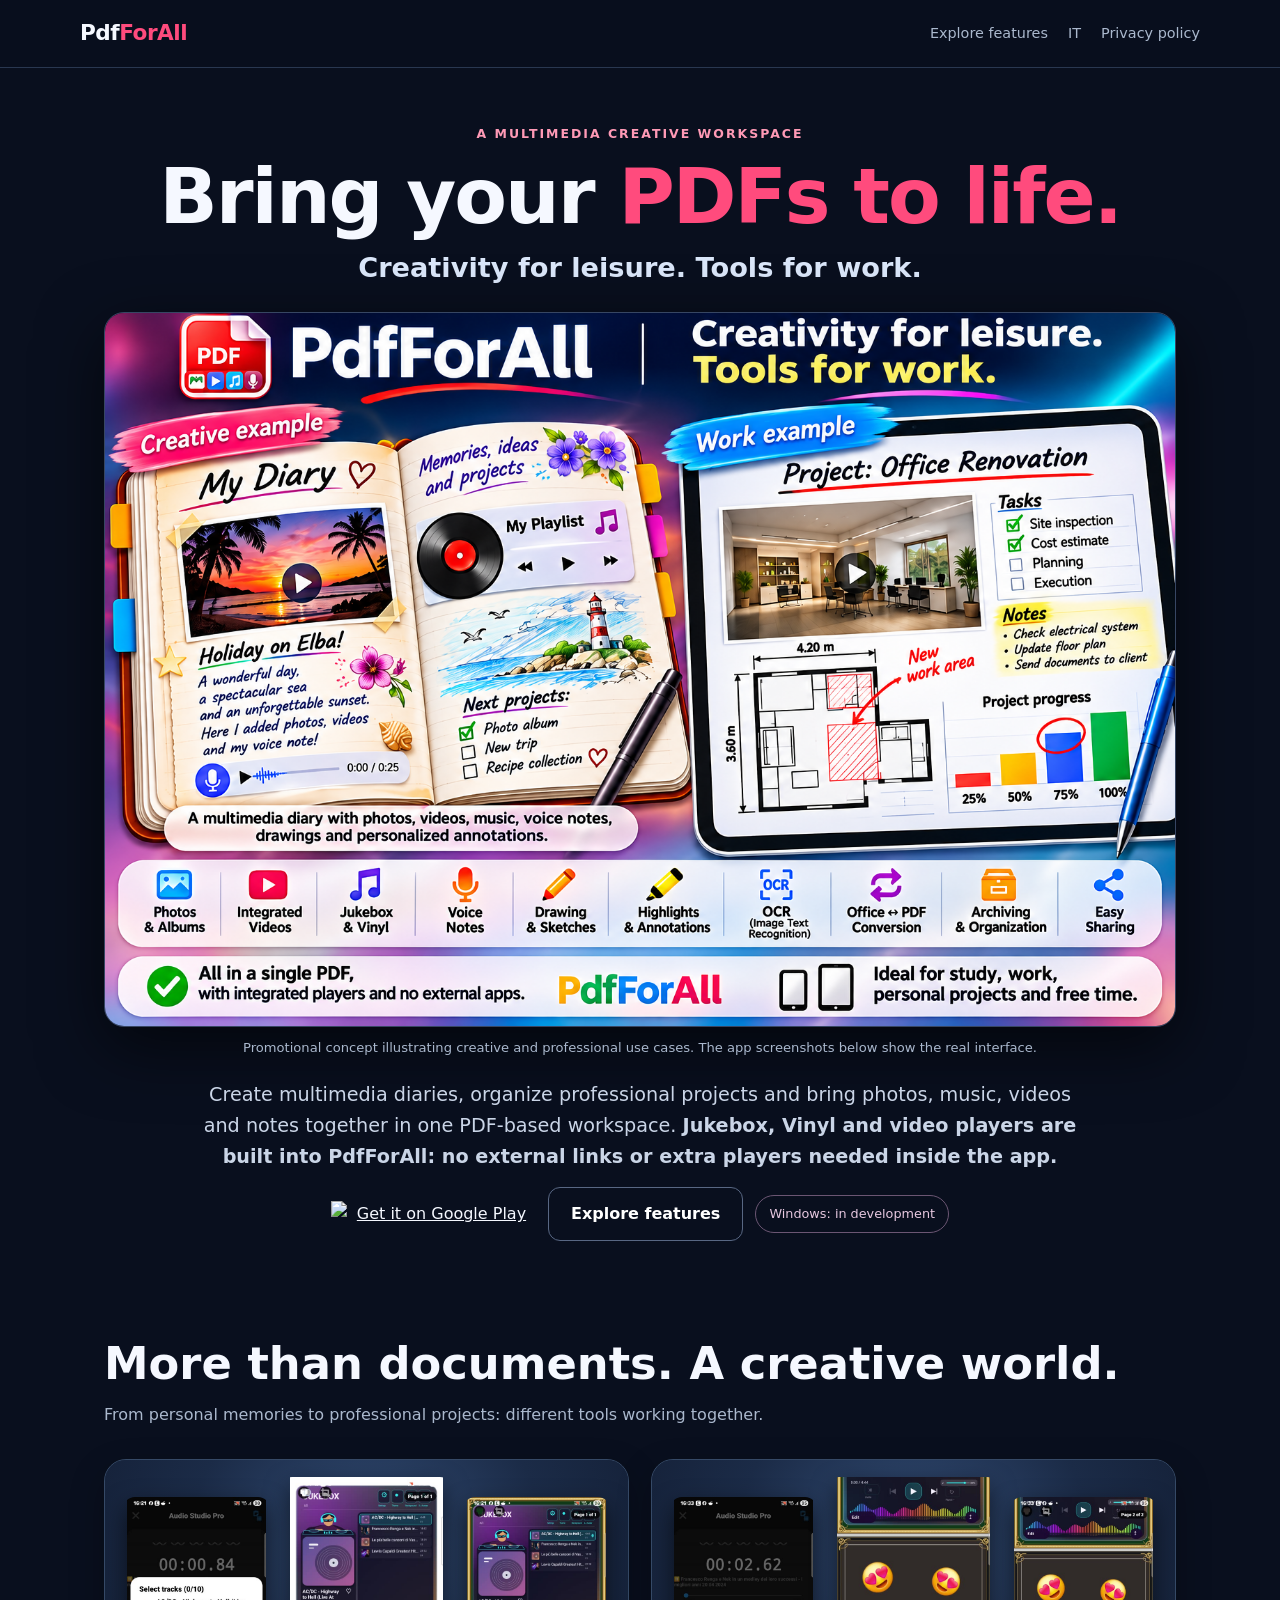
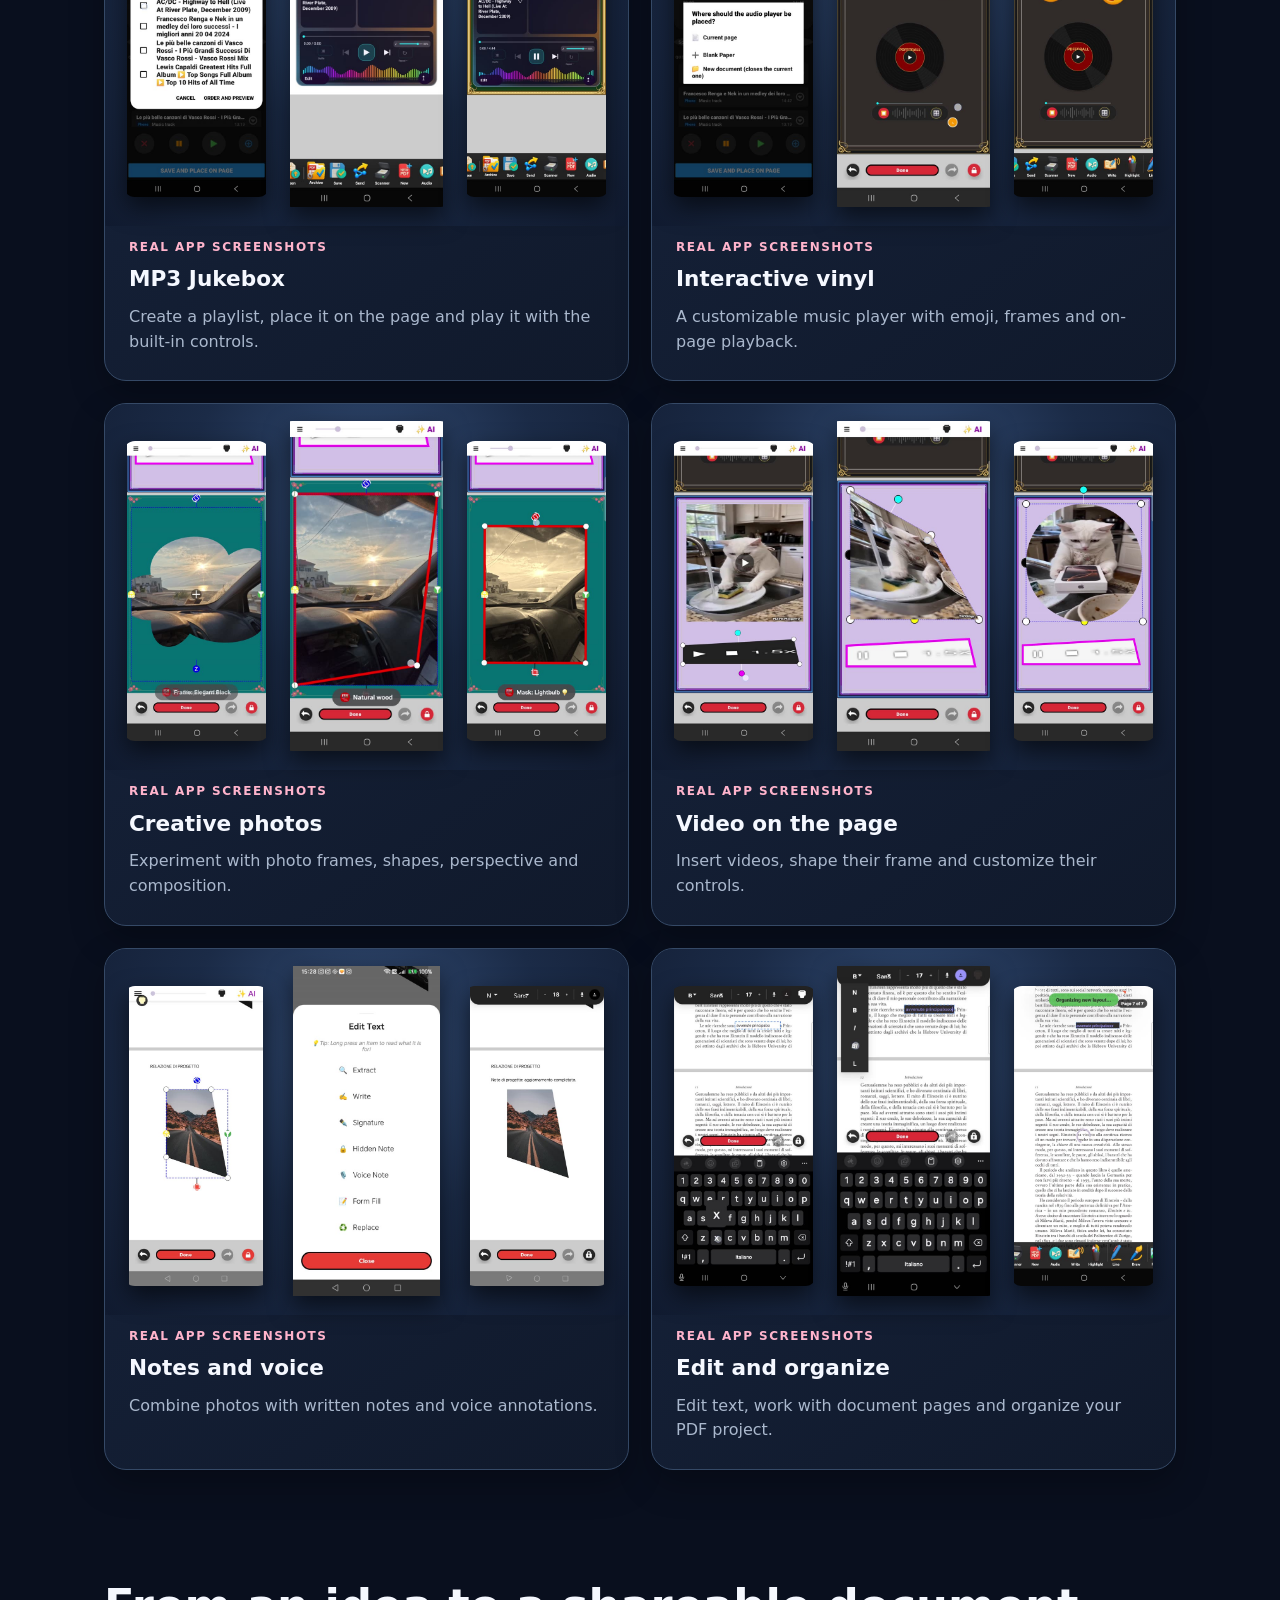
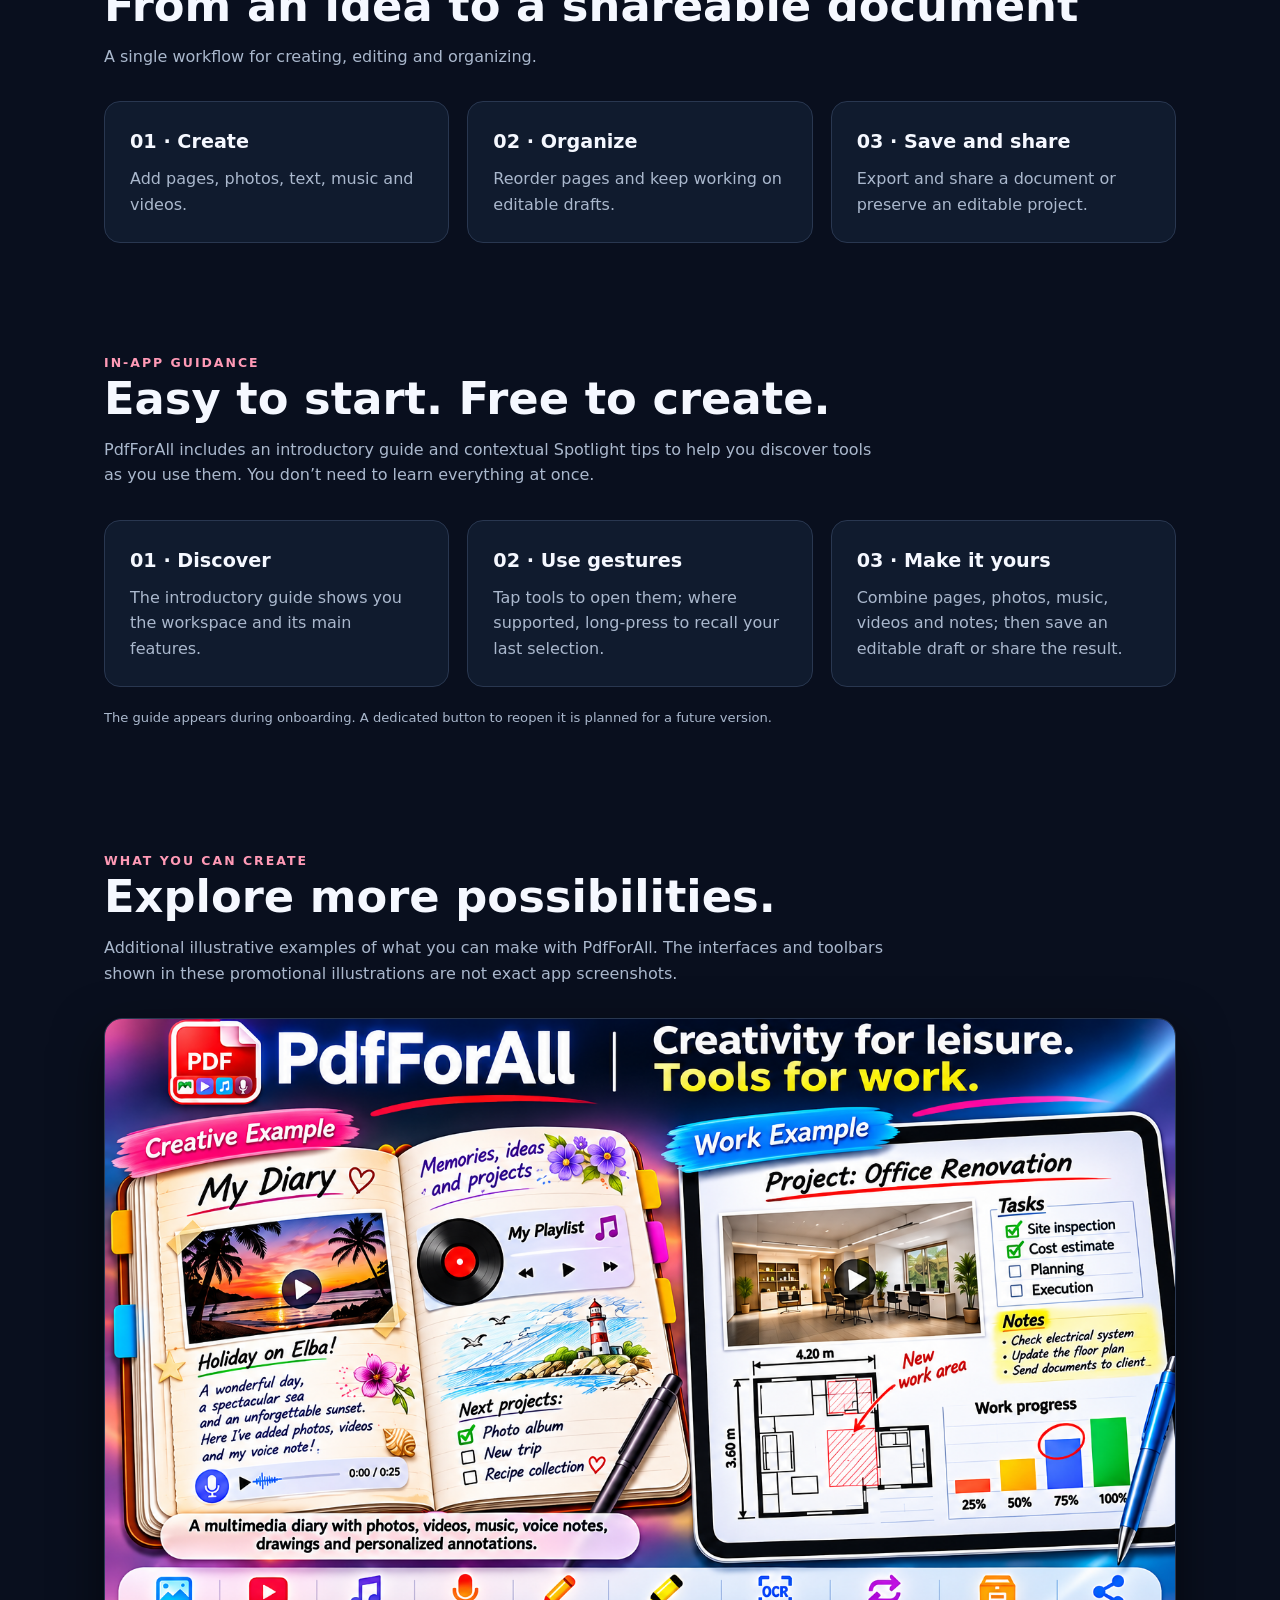
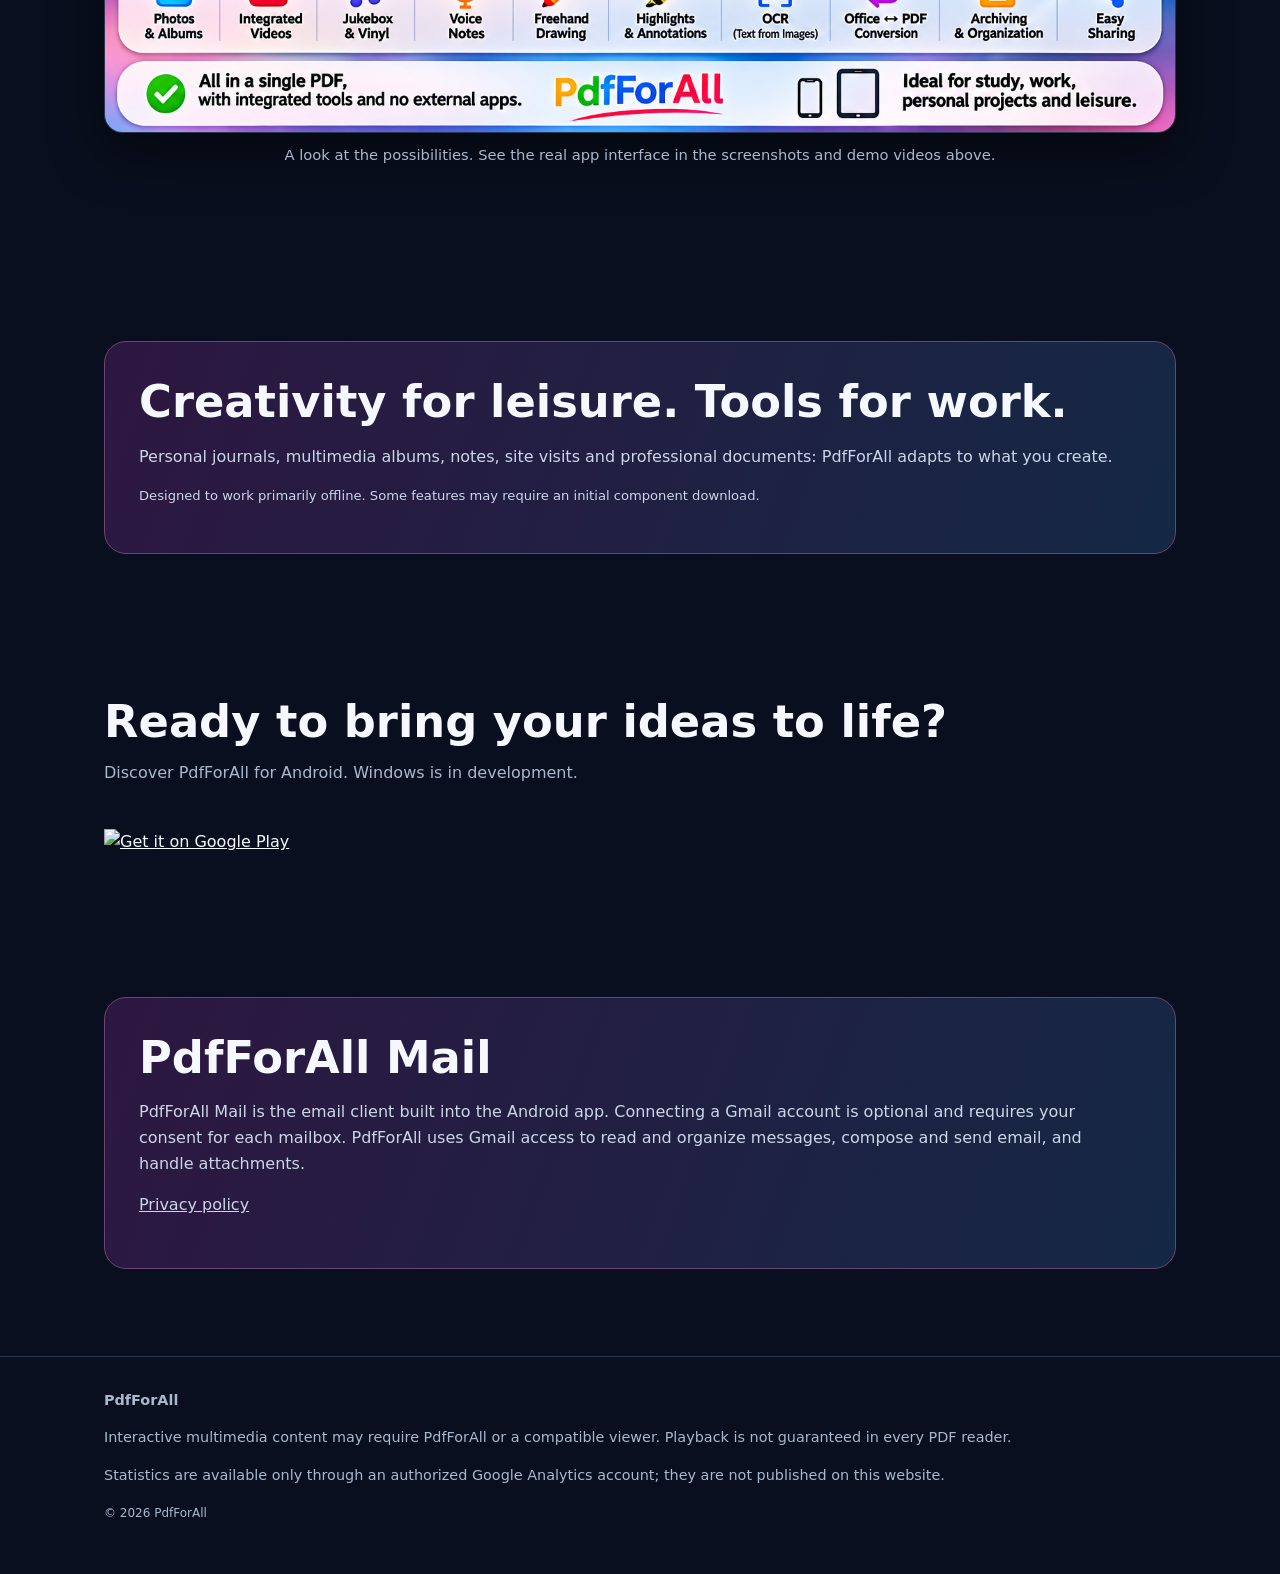
==== commit da3feea6: "Publish PdfForAll Mail privacy policy" ====
--- a/index_en.html
+++ b/index_en.html
@@ -14,4 +14,6 @@
 .card .micro{color:#ffb4cc;font-size:.75rem;letter-spacing:1.5px;text-transform:uppercase;font-weight:800;margin-bottom:5px}
 @media(max-width:850px){.cards{grid-template-columns:1fr}.card .shot-gallery{min-height:300px}.card .shot-gallery img{height:270px}.card .shot-gallery img:nth-child(2){height:300px}}
 @media(max-width:420px){.card .shot-gallery{gap:4px;padding:14px 8px;min-height:245px}.card .shot-gallery img{height:225px}.card .shot-gallery img:nth-child(2){height:245px}.card .copy{padding:12px 18px 22px}}
-</style></head><body><header><a class="logo" href="index_en.html" style="text-decoration:none">Pdf<span>ForAll</span></a><nav><a class="navhide" href="#features">Explore features</a><a href="index.html" lang="it">IT</a></nav></header><main class="wrap"><section class="hero hero-featured" aria-labelledby="hero-title"><div class="hero-intro"><div class="eyebrow">A multimedia creative workspace</div><h1 id="hero-title">Bring your <em>PDFs to life.</em></h1><p class="hero-kicker">Creativity for leisure. Tools for work.</p></div><figure class="hero-banner"><img src="assets/creativita_lavoro_diario_en.png" alt="Illustrated multimedia diary and professional project made with PdfForAll" fetchpriority="high" width="1536" height="1024"><figcaption>Promotional concept illustrating creative and professional use cases. The app screenshots below show the real interface.</figcaption></figure><div class="hero-actions"><p class="lead">Create multimedia diaries, organize professional projects and bring photos, music, videos and notes together in one PDF-based workspace. <strong>Jukebox, Vinyl and video players are built into PdfForAll: no external links or extra players needed inside the app.</strong></p><div class="hero-buttons"><a class="play-badge" href="https://play.google.com/store/apps/details?id=com.sergio73.pdfforall" target="_blank" rel="noopener noreferrer" aria-label="Get it on Google Play"><img src="https://play.google.com/intl/en_us/badges/static/images/badges/en_badge_web_generic.png" alt="Get it on Google Play"></a><a class="btn secondary" href="#features">Explore features</a><span class="pill">Windows: in development</span></div></div></section><section id="features"><h2>More than documents. A creative world.</h2><p class="sub">From personal memories to professional projects: different tools working together.</p><div class="cards"><article class="card"><div class="shot-gallery"><img loading="lazy" src="assets/gallery/jukebox_1.jpg" alt="MP3 Jukebox: screenshot 1 of PdfForAll" width="440" height="943"><img loading="lazy" src="assets/gallery/jukebox_2.jpg" alt="MP3 Jukebox: screenshot 2 of PdfForAll" width="440" height="943"><img loading="lazy" src="assets/gallery/jukebox_3.jpg" alt="MP3 Jukebox: screenshot 3 of PdfForAll" width="440" height="943"></div><div class="copy"><div class="micro">Real app screenshots</div><h3>MP3 Jukebox</h3><p>Create a playlist, place it on the page and play it with the built-in controls.</p></div></article><article class="card"><div class="shot-gallery"><img loading="lazy" src="assets/gallery/vinile_1.jpg" alt="Interactive vinyl: screenshot 1 of PdfForAll" width="440" height="943"><img loading="lazy" src="assets/gallery/vinile_2.jpg" alt="Interactive vinyl: screenshot 2 of PdfForAll" width="440" height="943"><img loading="lazy" src="assets/gallery/vinile_3.jpg" alt="Interactive vinyl: screenshot 3 of PdfForAll" width="440" height="943"></div><div class="copy"><div class="micro">Real app screenshots</div><h3>Interactive vinyl</h3><p>A customizable music player with emoji, frames and on-page playback.</p></div></article><article class="card"><div class="shot-gallery"><img loading="lazy" src="assets/gallery/foto_1.jpg" alt="Creative photos: screenshot 1 of PdfForAll" width="440" height="943"><img loading="lazy" src="assets/gallery/foto_2.jpg" alt="Creative photos: screenshot 2 of PdfForAll" width="440" height="943"><img loading="lazy" src="assets/gallery/foto_3.jpg" alt="Creative photos: screenshot 3 of PdfForAll" width="440" height="943"></div><div class="copy"><div class="micro">Real app screenshots</div><h3>Creative photos</h3><p>Experiment with photo frames, shapes, perspective and composition.</p></div></article><article class="card"><div class="shot-gallery"><img loading="lazy" src="assets/gallery/video_1.jpg" alt="Video on the page: screenshot 1 of PdfForAll" width="440" height="943"><img loading="lazy" src="assets/gallery/video_2.jpg" alt="Video on the page: screenshot 2 of PdfForAll" width="440" height="943"><img loading="lazy" src="assets/gallery/video_3.jpg" alt="Video on the page: screenshot 3 of PdfForAll" width="440" height="943"></div><div class="copy"><div class="micro">Real app screenshots</div><h3>Video on the page</h3><p>Insert videos, shape their frame and customize their controls.</p></div></article><article class="card"><div class="shot-gallery"><img loading="lazy" src="assets/gallery/note_1.jpg" alt="Notes and voice: screenshot 1 of PdfForAll" width="440" height="943"><img loading="lazy" src="assets/gallery/note_2.jpg" alt="Notes and voice: screenshot 2 of PdfForAll" width="440" height="943"><img loading="lazy" src="assets/gallery/note_3.jpg" alt="Notes and voice: screenshot 3 of PdfForAll" width="440" height="943"></div><div class="copy"><div class="micro">Real app screenshots</div><h3>Notes and voice</h3><p>Combine photos with written notes and voice annotations.</p></div></article><article class="card"><div class="shot-gallery"><img loading="lazy" src="assets/gallery/sostituzione_riordina_1.jpg" alt="Edit and organize: screenshot 1 of PdfForAll" width="440" height="943"><img loading="lazy" src="assets/gallery/sostituzione_riordina_2.jpg" alt="Edit and organize: screenshot 2 of PdfForAll" width="440" height="943"><img loading="lazy" src="assets/gallery/sostituzione_riordina_3.jpg" alt="Edit and organize: screenshot 3 of PdfForAll" width="440" height="943"></div><div class="copy"><div class="micro">Real app screenshots</div><h3>Edit and organize</h3><p>Edit text, work with document pages and organize your PDF project.</p></div></article></div></section><section><h2>From an idea to a shareable document</h2><p class="sub">A single workflow for creating, editing and organizing.</p><div class="steps"><div class="step"><strong>01 · Create</strong><p>Add pages, photos, text, music and videos.</p></div><div class="step"><strong>02 · Organize</strong><p>Reorder pages and keep working on editable drafts.</p></div><div class="step"><strong>03 · Save and share</strong><p>Export and share a document or preserve an editable project.</p></div></div></section><section id="guide" aria-labelledby="guide-title"><div class="eyebrow">In-app guidance</div><h2 id="guide-title">Easy to start. Free to create.</h2><p class="sub">PdfForAll includes an introductory guide and contextual Spotlight tips to help you discover tools as you use them. You don’t need to learn everything at once.</p><div class="steps"><div class="step"><strong>01 · Discover</strong><p>The introductory guide shows you the workspace and its main features.</p></div><div class="step"><strong>02 · Use gestures</strong><p>Tap tools to open them; where supported, long-press to recall your last selection.</p></div><div class="step"><strong>03 · Make it yours</strong><p>Combine pages, photos, music, videos and notes; then save an editable draft or share the result.</p></div></div><p class="small guide-note">The guide appears during onboarding. A dedicated button to reopen it is planned for a future version.</p></section><section id="examples" class="showcase"><div class="eyebrow">What you can create</div><h2>Explore more possibilities.</h2><p class="sub">Additional illustrative examples of what you can make with PdfForAll. The interfaces and toolbars shown in these promotional illustrations are not exact app screenshots.</p><figure class="showcase-figure"><img loading="lazy" src="assets/creativita_lavoro_toolbar_en.png" alt="Promotional illustration of PdfForAll creative and professional tools"><figcaption>A look at the possibilities. See the real app interface in the screenshots and demo videos above.</figcaption></figure></section><section><div class="band"><h2>Creativity for leisure. Tools for work.</h2><p>Personal journals, multimedia albums, notes, site visits and professional documents: PdfForAll adapts to what you create.</p><p class="small">Designed to work primarily offline. Some features may require an initial component download.</p></div></section><section><h2>Ready to bring your ideas to life?</h2><p class="sub">Discover PdfForAll for Android. Windows is in development.</p><a class="play-badge" href="https://play.google.com/store/apps/details?id=com.sergio73.pdfforall" target="_blank" rel="noopener noreferrer" aria-label="Get it on Google Play"><img src="https://play.google.com/intl/en_us/badges/static/images/badges/en_badge_web_generic.png" alt="Get it on Google Play"></a></section></main><footer class="foot"><div class="wrap"><strong>PdfForAll</strong><p>Interactive multimedia content may require PdfForAll or a compatible viewer. Playback is not guaranteed in every PDF reader.</p><p>Statistics are available only through an authorized Google Analytics account; they are not published on this website.</p><small>© 2026 PdfForAll</small></div></footer></body></html>+</style></head><body><header><a class="logo" href="index_en.html" style="text-decoration:none">Pdf<span>ForAll</span></a><nav><a class="navhide" href="#features">Explore features</a><a href="index.html" lang="it">IT</a><a href="privacy.html">Privacy policy</a></nav></header><main class="wrap"><section class="hero hero-featured" aria-labelledby="hero-title"><div class="hero-intro"><div class="eyebrow">A multimedia creative workspace</div><h1 id="hero-title">Bring your <em>PDFs to life.</em></h1><p class="hero-kicker">Creativity for leisure. Tools for work.</p></div><figure class="hero-banner"><img src="assets/creativita_lavoro_diario_en.png" alt="Illustrated multimedia diary and professional project made with PdfForAll" fetchpriority="high" width="1536" height="1024"><figcaption>Promotional concept illustrating creative and professional use cases. The app screenshots below show the real interface.</figcaption></figure><div class="hero-actions"><p class="lead">Create multimedia diaries, organize professional projects and bring photos, music, videos and notes together in one PDF-based workspace. <strong>Jukebox, Vinyl and video players are built into PdfForAll: no external links or extra players needed inside the app.</strong></p><div class="hero-buttons"><a class="play-badge" href="https://play.google.com/store/apps/details?id=com.sergio73.pdfforall" target="_blank" rel="noopener noreferrer" aria-label="Get it on Google Play"><img src="https://play.google.com/intl/en_us/badges/static/images/badges/en_badge_web_generic.png" alt="Get it on Google Play"></a><a class="btn secondary" href="#features">Explore features</a><span class="pill">Windows: in development</span></div></div></section><section id="features"><h2>More than documents. A creative world.</h2><p class="sub">From personal memories to professional projects: different tools working together.</p><div class="cards"><article class="card"><div class="shot-gallery"><img loading="lazy" src="assets/gallery/jukebox_1.jpg" alt="MP3 Jukebox: screenshot 1 of PdfForAll" width="440" height="943"><img loading="lazy" src="assets/gallery/jukebox_2.jpg" alt="MP3 Jukebox: screenshot 2 of PdfForAll" width="440" height="943"><img loading="lazy" src="assets/gallery/jukebox_3.jpg" alt="MP3 Jukebox: screenshot 3 of PdfForAll" width="440" height="943"></div><div class="copy"><div class="micro">Real app screenshots</div><h3>MP3 Jukebox</h3><p>Create a playlist, place it on the page and play it with the built-in controls.</p></div></article><article class="card"><div class="shot-gallery"><img loading="lazy" src="assets/gallery/vinile_1.jpg" alt="Interactive vinyl: screenshot 1 of PdfForAll" width="440" height="943"><img loading="lazy" src="assets/gallery/vinile_2.jpg" alt="Interactive vinyl: screenshot 2 of PdfForAll" width="440" height="943"><img loading="lazy" src="assets/gallery/vinile_3.jpg" alt="Interactive vinyl: screenshot 3 of PdfForAll" width="440" height="943"></div><div class="copy"><div class="micro">Real app screenshots</div><h3>Interactive vinyl</h3><p>A customizable music player with emoji, frames and on-page playback.</p></div></article><article class="card"><div class="shot-gallery"><img loading="lazy" src="assets/gallery/foto_1.jpg" alt="Creative photos: screenshot 1 of PdfForAll" width="440" height="943"><img loading="lazy" src="assets/gallery/foto_2.jpg" alt="Creative photos: screenshot 2 of PdfForAll" width="440" height="943"><img loading="lazy" src="assets/gallery/foto_3.jpg" alt="Creative photos: screenshot 3 of PdfForAll" width="440" height="943"></div><div class="copy"><div class="micro">Real app screenshots</div><h3>Creative photos</h3><p>Experiment with photo frames, shapes, perspective and composition.</p></div></article><article class="card"><div class="shot-gallery"><img loading="lazy" src="assets/gallery/video_1.jpg" alt="Video on the page: screenshot 1 of PdfForAll" width="440" height="943"><img loading="lazy" src="assets/gallery/video_2.jpg" alt="Video on the page: screenshot 2 of PdfForAll" width="440" height="943"><img loading="lazy" src="assets/gallery/video_3.jpg" alt="Video on the page: screenshot 3 of PdfForAll" width="440" height="943"></div><div class="copy"><div class="micro">Real app screenshots</div><h3>Video on the page</h3><p>Insert videos, shape their frame and customize their controls.</p></div></article><article class="card"><div class="shot-gallery"><img loading="lazy" src="assets/gallery/note_1.jpg" alt="Notes and voice: screenshot 1 of PdfForAll" width="440" height="943"><img loading="lazy" src="assets/gallery/note_2.jpg" alt="Notes and voice: screenshot 2 of PdfForAll" width="440" height="943"><img loading="lazy" src="assets/gallery/note_3.jpg" alt="Notes and voice: screenshot 3 of PdfForAll" width="440" height="943"></div><div class="copy"><div class="micro">Real app screenshots</div><h3>Notes and voice</h3><p>Combine photos with written notes and voice annotations.</p></div></article><article class="card"><div class="shot-gallery"><img loading="lazy" src="assets/gallery/sostituzione_riordina_1.jpg" alt="Edit and organize: screenshot 1 of PdfForAll" width="440" height="943"><img loading="lazy" src="assets/gallery/sostituzione_riordina_2.jpg" alt="Edit and organize: screenshot 2 of PdfForAll" width="440" height="943"><img loading="lazy" src="assets/gallery/sostituzione_riordina_3.jpg" alt="Edit and organize: screenshot 3 of PdfForAll" width="440" height="943"></div><div class="copy"><div class="micro">Real app screenshots</div><h3>Edit and organize</h3><p>Edit text, work with document pages and organize your PDF project.</p></div></article></div></section><section><h2>From an idea to a shareable document</h2><p class="sub">A single workflow for creating, editing and organizing.</p><div class="steps"><div class="step"><strong>01 · Create</strong><p>Add pages, photos, text, music and videos.</p></div><div class="step"><strong>02 · Organize</strong><p>Reorder pages and keep working on editable drafts.</p></div><div class="step"><strong>03 · Save and share</strong><p>Export and share a document or preserve an editable project.</p></div></div></section><section id="guide" aria-labelledby="guide-title"><div class="eyebrow">In-app guidance</div><h2 id="guide-title">Easy to start. Free to create.</h2><p class="sub">PdfForAll includes an introductory guide and contextual Spotlight tips to help you discover tools as you use them. You don’t need to learn everything at once.</p><div class="steps"><div class="step"><strong>01 · Discover</strong><p>The introductory guide shows you the workspace and its main features.</p></div><div class="step"><strong>02 · Use gestures</strong><p>Tap tools to open them; where supported, long-press to recall your last selection.</p></div><div class="step"><strong>03 · Make it yours</strong><p>Combine pages, photos, music, videos and notes; then save an editable draft or share the result.</p></div></div><p class="small guide-note">The guide appears during onboarding. A dedicated button to reopen it is planned for a future version.</p></section><section id="examples" class="showcase"><div class="eyebrow">What you can create</div><h2>Explore more possibilities.</h2><p class="sub">Additional illustrative examples of what you can make with PdfForAll. The interfaces and toolbars shown in these promotional illustrations are not exact app screenshots.</p><figure class="showcase-figure"><img loading="lazy" src="assets/creativita_lavoro_toolbar_en.png" alt="Promotional illustration of PdfForAll creative and professional tools"><figcaption>A look at the possibilities. See the real app interface in the screenshots and demo videos above.</figcaption></figure></section><section><div class="band"><h2>Creativity for leisure. Tools for work.</h2><p>Personal journals, multimedia albums, notes, site visits and professional documents: PdfForAll adapts to what you create.</p><p class="small">Designed to work primarily offline. Some features may require an initial component download.</p></div></section><section><h2>Ready to bring your ideas to life?</h2><p class="sub">Discover PdfForAll for Android. Windows is in development.</p><a class="play-badge" href="https://play.google.com/store/apps/details?id=com.sergio73.pdfforall" target="_blank" rel="noopener noreferrer" aria-label="Get it on Google Play"><img src="https://play.google.com/intl/en_us/badges/static/images/badges/en_badge_web_generic.png" alt="Get it on Google Play"></a></section>
+<section id="mail" aria-labelledby="mail-title"><div class="band"><h2 id="mail-title">PdfForAll Mail</h2><p>PdfForAll Mail is the email client built into the Android app. Connecting a Gmail account is optional and requires your consent for each mailbox. PdfForAll uses Gmail access to read and organize messages, compose and send email, and handle attachments.</p><p><a href="privacy.html">Privacy policy</a></p></div></section>
+</main><footer class="foot"><div class="wrap"><strong>PdfForAll</strong><p>Interactive multimedia content may require PdfForAll or a compatible viewer. Playback is not guaranteed in every PDF reader.</p><p>Statistics are available only through an authorized Google Analytics account; they are not published on this website.</p><small>© 2026 PdfForAll</small></div></footer></body></html>
